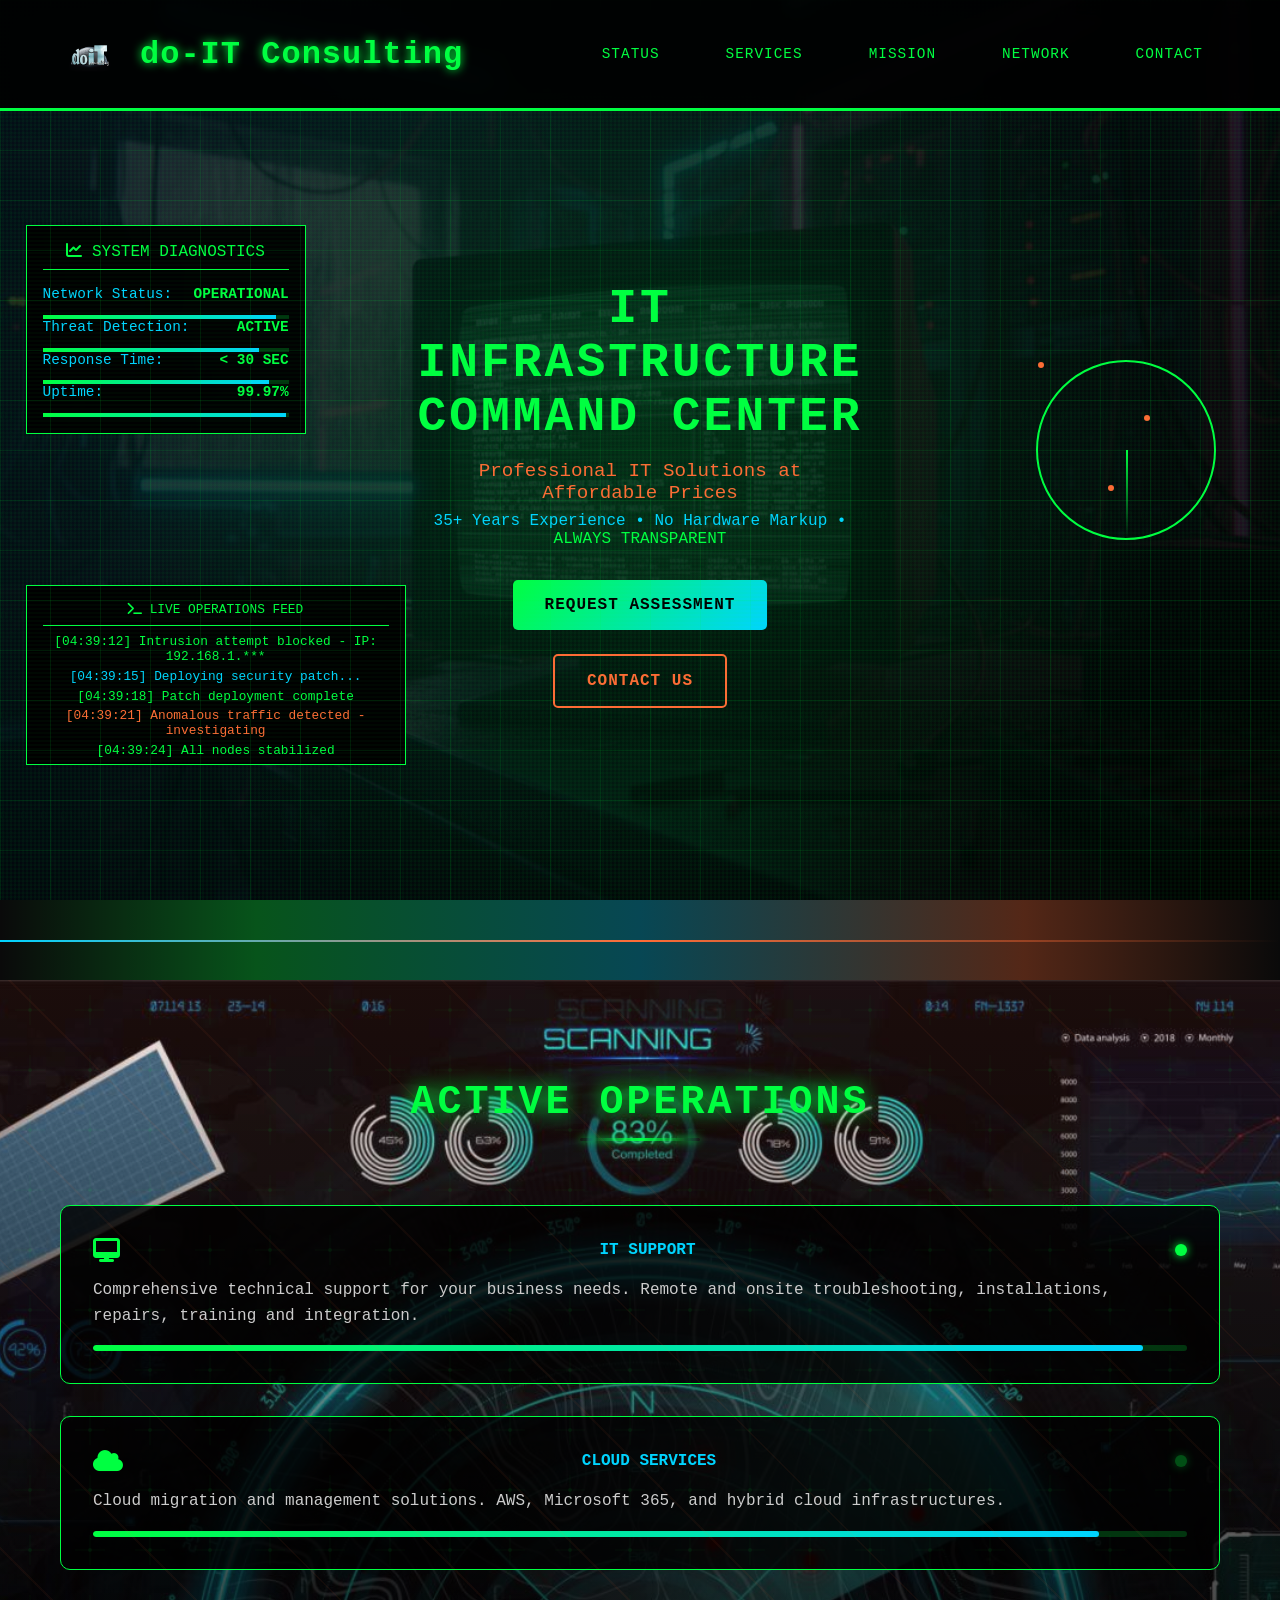
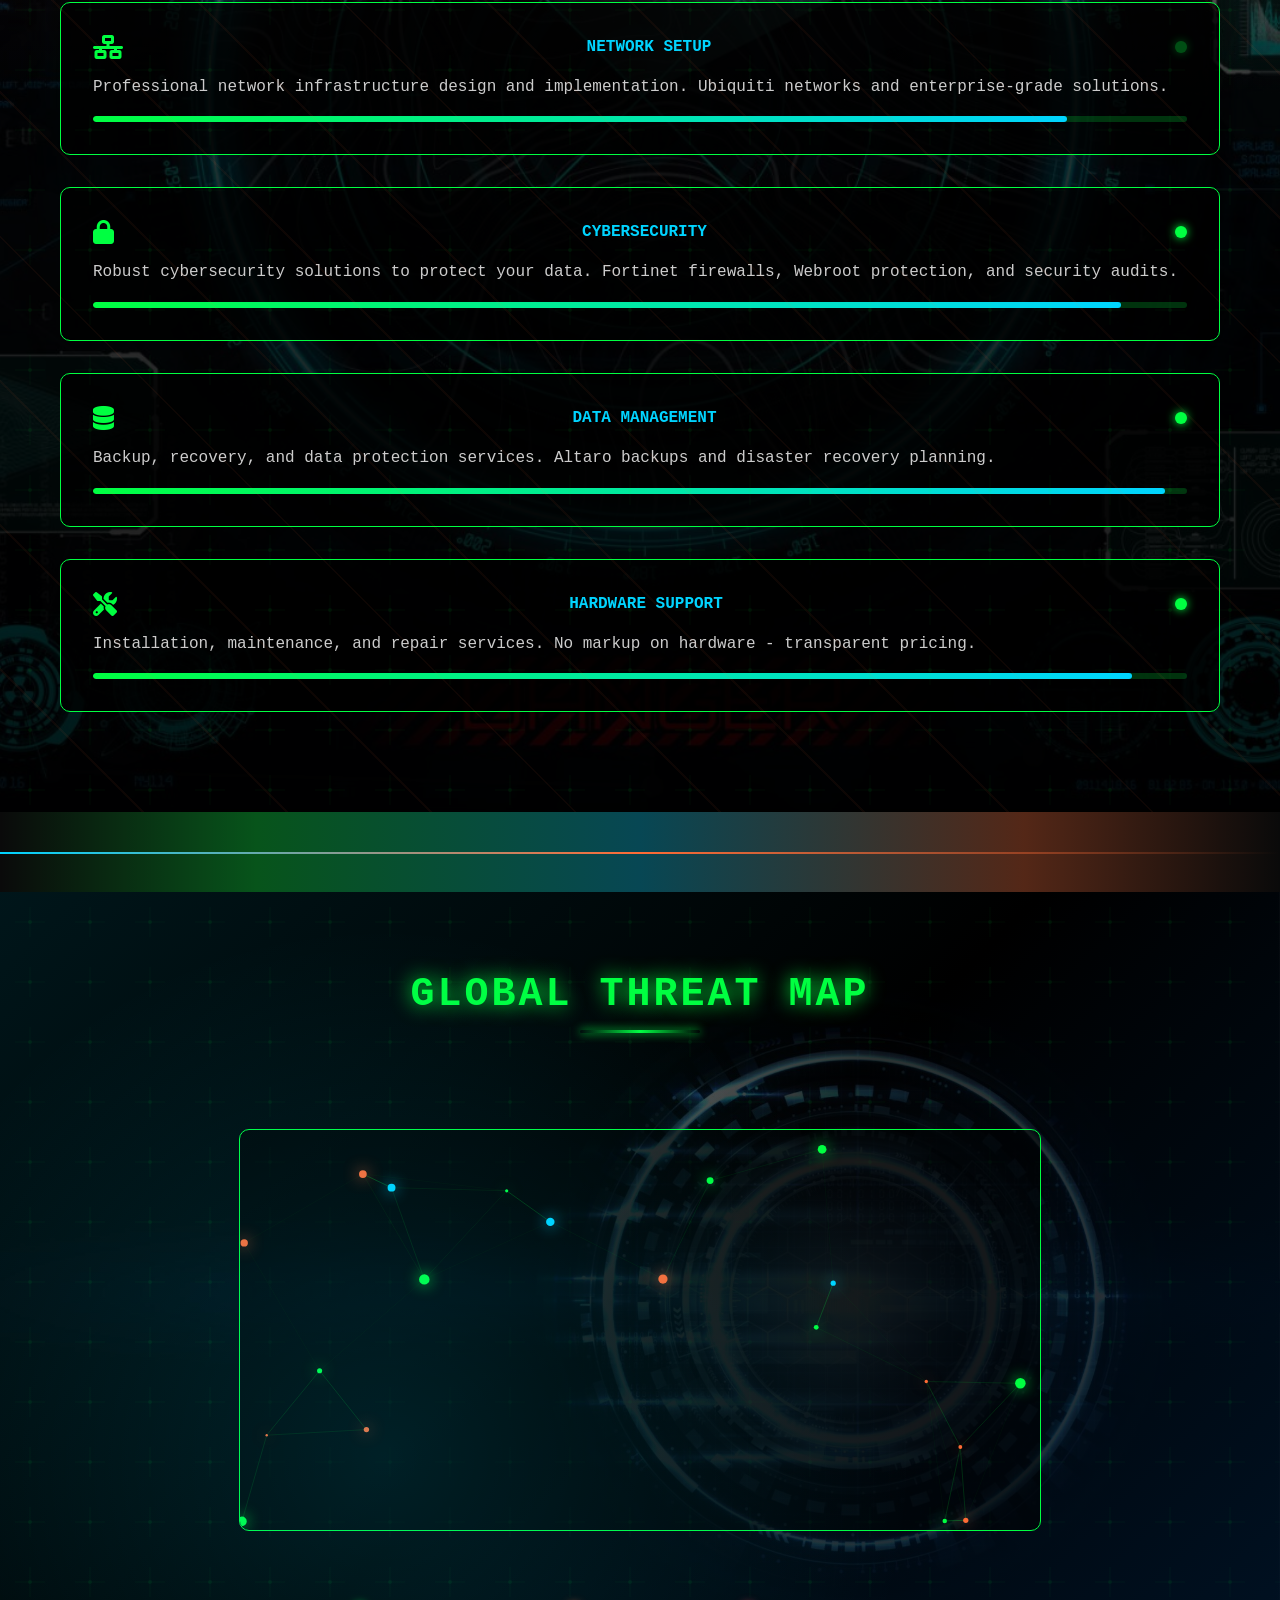
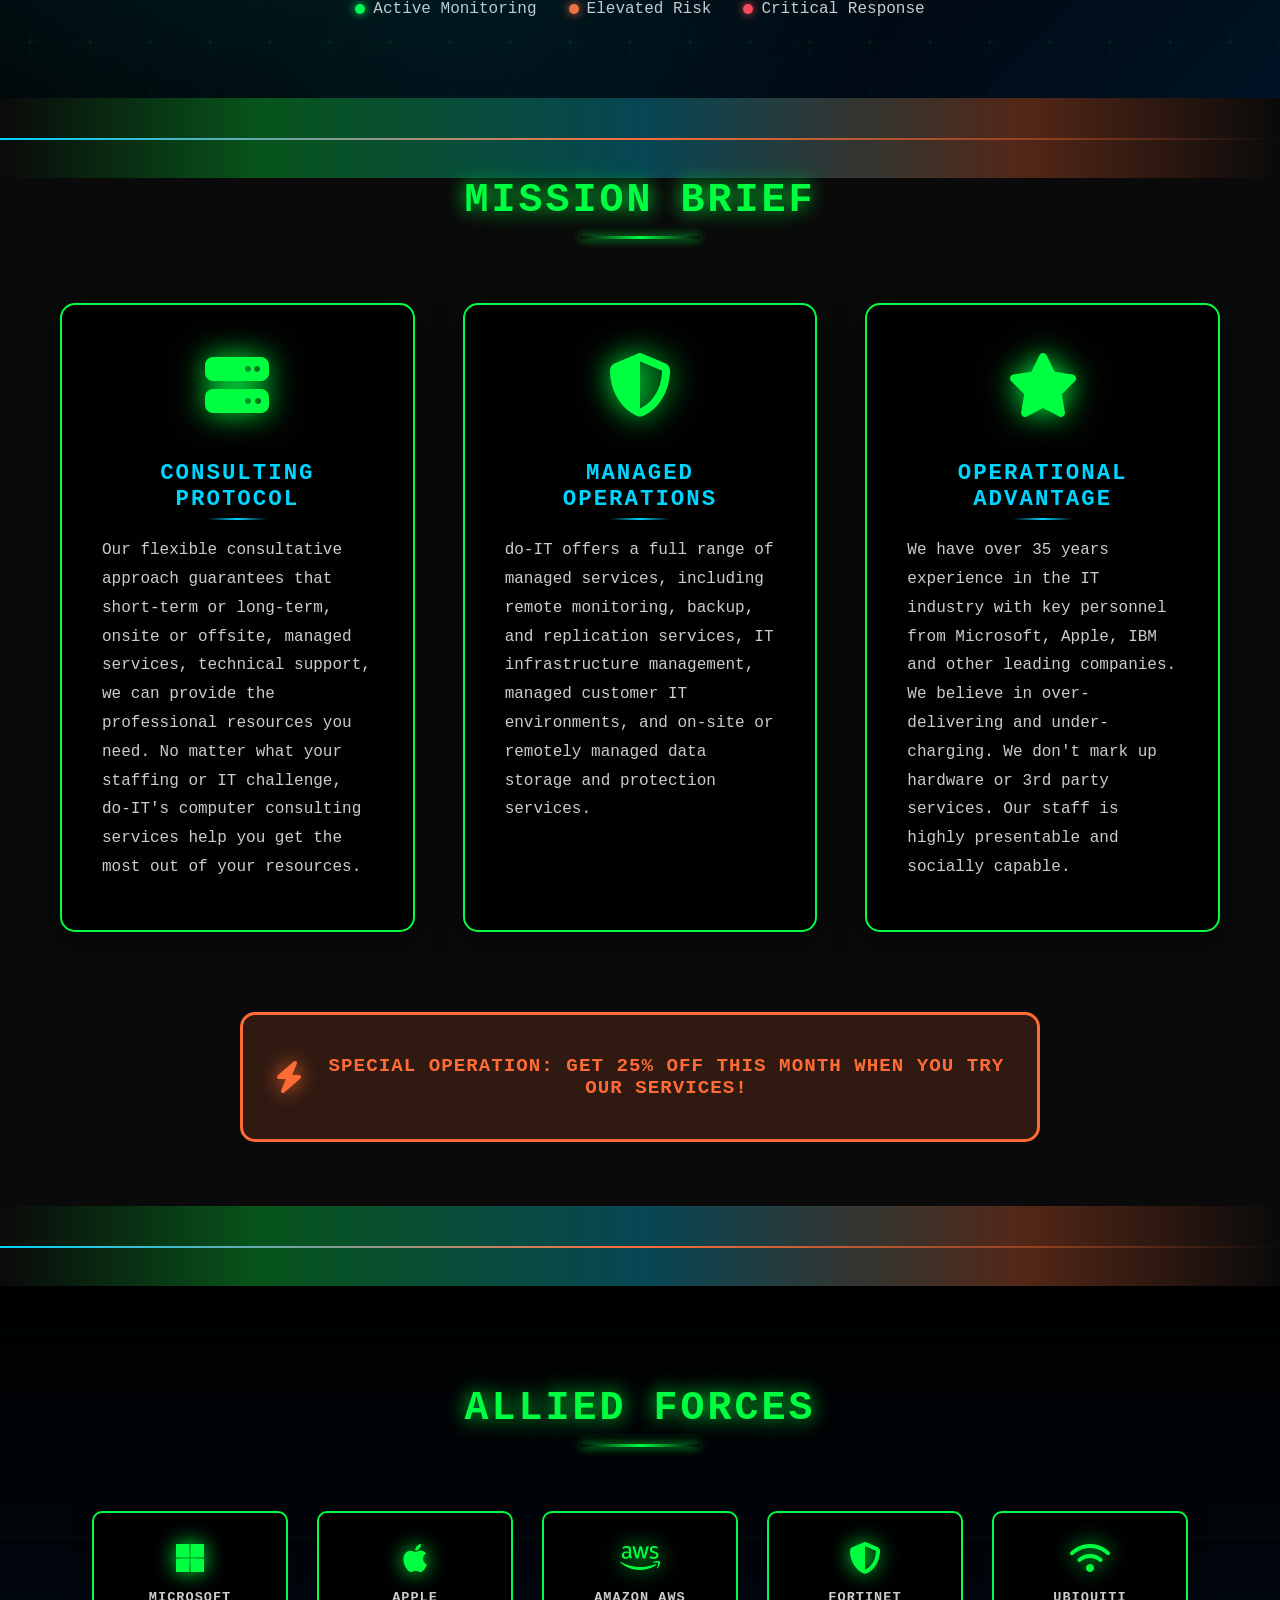
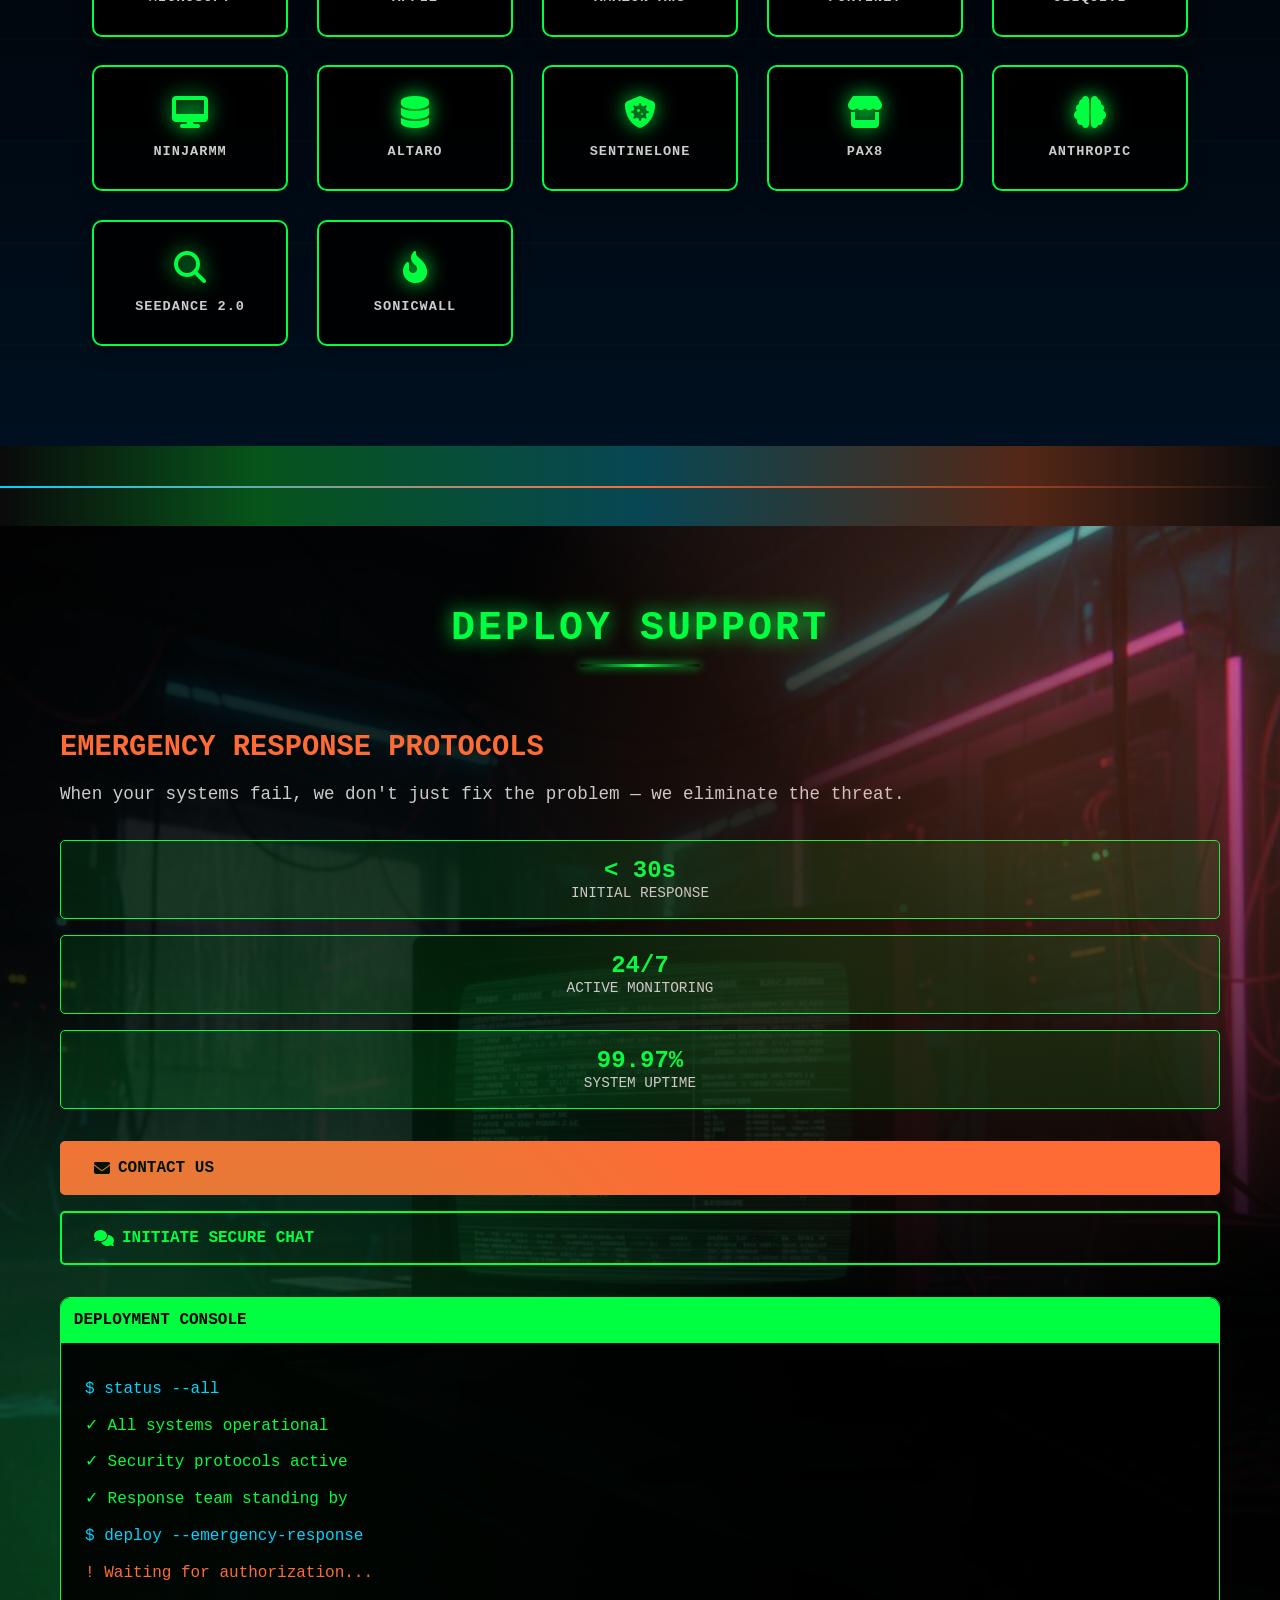
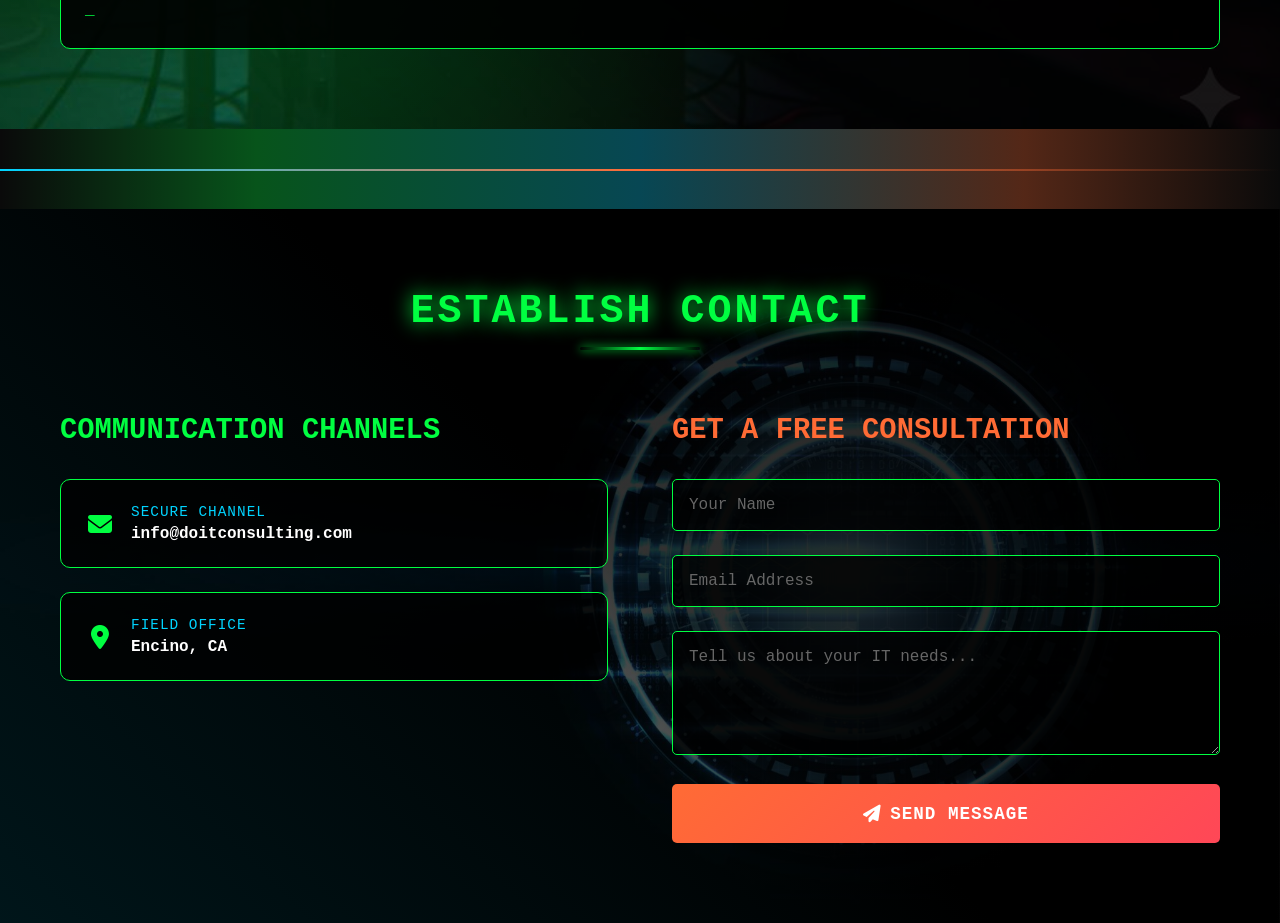
==== index.html @ 34bec70b "🚫 NO MORE PHONE CALLS: Completely removed all phone numbers, emergency hotline buttons, call options" ====
<!DOCTYPE html>
<html lang="en">
<head>
    <meta charset="UTF-8">
    <meta name="viewport" content="width=device-width, initial-scale=1.0">
    <title>DO-IT CONSULTING | Global Operations Command Center</title>
    <meta name="description" content="Advanced cybersecurity operations and threat response. 24/7 global system monitoring and rapid deployment.">
    
    <!-- Fonts -->
    <link href="https://fonts.googleapis.com/css2?family=Orbitron:wght@400;700;900&family=Courier+Prime:wght@400;700&display=swap" rel="stylesheet">
    
    <!-- Icons -->
    <link rel="stylesheet" href="https://cdnjs.cloudflare.com/ajax/libs/font-awesome/6.4.0/css/all.min.css">
    
    <!-- Favicon -->
    <link rel="icon" href="images/favicon.png" type="image/png">
    
    <!-- VFX Stylesheet -->
    <link rel="stylesheet" href="css/vfx-style.css">
</head>
<body>
    <!-- Command Bar Navigation -->
    <nav class="navbar">
        <div class="nav-container">
            <div class="nav-logo">
                <img src="images/logo.png" alt="do-IT Consulting" class="logo-img">
                <span class="logo-text">do-IT Consulting</span>
            </div>
            <ul class="nav-menu">
                <li><a href="#status" class="nav-link">STATUS</a></li>
                <li><a href="#operations" class="nav-link">SERVICES</a></li>
                <li><a href="#mission" class="nav-link">MISSION</a></li>
                <li><a href="#threats" class="nav-link">NETWORK</a></li>
                <li><a href="#contact" class="nav-link">CONTACT</a></li>
            </ul>
            <div class="nav-toggle">
                <div class="hamburger">
                    <span class="bar"></span>
                    <span class="bar"></span>
                    <span class="bar"></span>
                </div>
            </div>
        </div>
    </nav>

    <!-- Hero Section - Command Center -->
    <section class="hero" id="status">
        <div class="glitch-effect"></div>
        <div class="digital-rain"></div>
        <div class="hero-content">
            <h1 class="hero-title">IT INFRASTRUCTURE COMMAND CENTER</h1>
            <p class="hero-subtitle">Professional IT Solutions at Affordable Prices</p>
            <p class="hero-status">35+ Years Experience • No Hardware Markup • <span style="color: #00ff41;">ALWAYS TRANSPARENT</span></p>
            <div class="hero-cta">
                <a href="#contact" class="cta-btn-primary">REQUEST ASSESSMENT</a>
                <a href="#contact" class="cta-btn-secondary">CONTACT US</a>
            </div>
        </div>

        <!-- Live System Stats -->
        <div class="stats-panel">
            <div class="stats-header">
                <i class="fas fa-chart-line"></i> SYSTEM DIAGNOSTICS
            </div>
            <div class="stat-item">
                <span class="stat-label">Network Status:</span>
                <span class="stat-value">OPERATIONAL</span>
            </div>
            <div class="stat-bar">
                <div class="stat-fill" style="width: 95%;"></div>
            </div>
            
            <div class="stat-item">
                <span class="stat-label">Threat Detection:</span>
                <span class="stat-value">ACTIVE</span>
            </div>
            <div class="stat-bar">
                <div class="stat-fill" style="width: 88%;"></div>
            </div>
            
            <div class="stat-item">
                <span class="stat-label">Response Time:</span>
                <span class="stat-value">< 30 SEC</span>
            </div>
            <div class="stat-bar">
                <div class="stat-fill" style="width: 92%;"></div>
            </div>
            
            <div class="stat-item">
                <span class="stat-label">Uptime:</span>
                <span class="stat-value">99.97%</span>
            </div>
            <div class="stat-bar">
                <div class="stat-fill" style="width: 99%;"></div>
            </div>
        </div>

        <!-- Radar Scanner -->
        <div class="radar-container">
            <div class="radar-circle">
                <div class="radar-sweep"></div>
                <div class="radar-dot"></div>
                <div class="radar-dot"></div>
                <div class="radar-dot"></div>
            </div>
        </div>

        <!-- Live Terminal Feed -->
        <div class="terminal">
            <div class="terminal-header">
                <i class="fas fa-terminal"></i> Live Operations Feed
            </div>
            <div class="terminal-content" id="terminalContent">
                <div class="terminal-line success">[04:39:12] Intrusion attempt blocked - IP: 192.168.1.***</div>
                <div class="terminal-line info">[04:39:15] Deploying security patch...</div>
                <div class="terminal-line success">[04:39:18] Patch deployment complete</div>
                <div class="terminal-line warning">[04:39:21] Anomalous traffic detected - investigating</div>
                <div class="terminal-line success">[04:39:24] All nodes stabilized</div>
                <div class="terminal-line info">[04:39:27] Backup verification in progress...</div>
                <div class="terminal-line success">[04:39:30] System integrity: 100%</div>
            </div>
        </div>
    </section>

    <!-- Section Separator -->
    <div class="section-separator"></div>

    <!-- Operations Section -->
    <section class="operations-section" id="operations">
        <div class="circuit-overlay"></div>
        <div class="container">
            <h2 class="section-title">ACTIVE OPERATIONS</h2>
            
            <div class="operations-grid">
                <div class="operation-card">
                    <div class="card-header">
                        <i class="fas fa-desktop"></i>
                        <span>IT SUPPORT</span>
                        <div class="status-indicator active"></div>
                    </div>
                    <div class="card-content">
                        <p>Comprehensive technical support for your business needs. Remote and onsite troubleshooting, installations, repairs, training and integration.</p>
                        <div class="progress-bar">
                            <div class="progress-fill" style="width: 96%;"></div>
                        </div>
                    </div>
                </div>

                <div class="operation-card">
                    <div class="card-header">
                        <i class="fas fa-cloud"></i>
                        <span>CLOUD SERVICES</span>
                        <div class="status-indicator active"></div>
                    </div>
                    <div class="card-content">
                        <p>Cloud migration and management solutions. AWS, Microsoft 365, and hybrid cloud infrastructures.</p>
                        <div class="progress-bar">
                            <div class="progress-fill" style="width: 92%;"></div>
                        </div>
                    </div>
                </div>

                <div class="operation-card">
                    <div class="card-header">
                        <i class="fas fa-network-wired"></i>
                        <span>NETWORK SETUP</span>
                        <div class="status-indicator active"></div>
                    </div>
                    <div class="card-content">
                        <p>Professional network infrastructure design and implementation. Ubiquiti networks and enterprise-grade solutions.</p>
                        <div class="progress-bar">
                            <div class="progress-fill" style="width: 89%;"></div>
                        </div>
                    </div>
                </div>

                <div class="operation-card">
                    <div class="card-header">
                        <i class="fas fa-lock"></i>
                        <span>CYBERSECURITY</span>
                        <div class="status-indicator active"></div>
                    </div>
                    <div class="card-content">
                        <p>Robust cybersecurity solutions to protect your data. Fortinet firewalls, Webroot protection, and security audits.</p>
                        <div class="progress-bar">
                            <div class="progress-fill" style="width: 94%;"></div>
                        </div>
                    </div>
                </div>

                <div class="operation-card">
                    <div class="card-header">
                        <i class="fas fa-database"></i>
                        <span>DATA MANAGEMENT</span>
                        <div class="status-indicator active"></div>
                    </div>
                    <div class="card-content">
                        <p>Backup, recovery, and data protection services. Altaro backups and disaster recovery planning.</p>
                        <div class="progress-bar">
                            <div class="progress-fill" style="width: 98%;"></div>
                        </div>
                    </div>
                </div>

                <div class="operation-card">
                    <div class="card-header">
                        <i class="fas fa-tools"></i>
                        <span>HARDWARE SUPPORT</span>
                        <div class="status-indicator active"></div>
                    </div>
                    <div class="card-content">
                        <p>Installation, maintenance, and repair services. No markup on hardware - transparent pricing.</p>
                        <div class="progress-bar">
                            <div class="progress-fill" style="width: 95%;"></div>
                        </div>
                    </div>
                </div>
            </div>
        </div>
    </section>

    <!-- Section Separator -->
    <div class="section-separator"></div>

    <!-- Threat Map Section -->
    <section class="threat-map-section" id="threats">
        <div class="circuit-overlay"></div>
        <div class="container">
            <h2 class="section-title">GLOBAL THREAT MAP</h2>
            <div class="map-container">
                <canvas id="threatMap" width="800" height="400"></canvas>
                <div class="threat-legend">
                    <div class="legend-item">
                        <div class="legend-dot active"></div>
                        <span>Active Monitoring</span>
                    </div>
                    <div class="legend-item">
                        <div class="legend-dot warning"></div>
                        <span>Elevated Risk</span>
                    </div>
                    <div class="legend-item">
                        <div class="legend-dot critical"></div>
                        <span>Critical Response</span>
                    </div>
                </div>
            </div>
        </div>
    </section>

    <!-- Section Separator -->
    <div class="section-separator"></div>

    <!-- Mission Brief Section -->
    <section class="mission-section" id="mission">
        <div class="container">
            <h2 class="section-title">MISSION BRIEF</h2>
            
            <div class="mission-grid">
                <div class="mission-card">
                    <div class="card-icon">
                        <i class="fas fa-server"></i>
                    </div>
                    <h3>CONSULTING PROTOCOL</h3>
                    <p>Our flexible consultative approach guarantees that short-term or long-term, onsite or offsite, managed services, technical support, we can provide the professional resources you need. No matter what your staffing or IT challenge, do-IT's computer consulting services help you get the most out of your resources.</p>
                </div>

                <div class="mission-card">
                    <div class="card-icon">
                        <i class="fas fa-shield-alt"></i>
                    </div>
                    <h3>MANAGED OPERATIONS</h3>
                    <p>do-IT offers a full range of managed services, including remote monitoring, backup, and replication services, IT infrastructure management, managed customer IT environments, and on-site or remotely managed data storage and protection services.</p>
                </div>

                <div class="mission-card">
                    <div class="card-icon">
                        <i class="fas fa-star"></i>
                    </div>
                    <h3>OPERATIONAL ADVANTAGE</h3>
                    <p>We have over 35 years experience in the IT industry with key personnel from Microsoft, Apple, IBM and other leading companies. We believe in over-delivering and under-charging. We don't mark up hardware or 3rd party services. Our staff is highly presentable and socially capable.</p>
                </div>
            </div>

            <div class="promo-alert">
                <div class="alert-content">
                    <i class="fas fa-bolt"></i>
                    <span><strong>SPECIAL OPERATION:</strong> Get 25% off this month when you try our services!</span>
                </div>
            </div>
        </div>
    </section>

    <!-- Section Separator -->
    <div class="section-separator"></div>

    <!-- Allied Forces Section -->
    <section class="allies-section">
        <div class="container">
            <h2 class="section-title">ALLIED FORCES</h2>
            <div class="allies-grid">
                <div class="ally-badge">
                    <i class="fab fa-microsoft"></i>
                    <span>MICROSOFT</span>
                </div>
                <div class="ally-badge">
                    <i class="fab fa-apple"></i>
                    <span>APPLE</span>
                </div>
                <div class="ally-badge">
                    <i class="fab fa-aws"></i>
                    <span>AMAZON AWS</span>
                </div>
                <div class="ally-badge">
                    <i class="fas fa-shield-alt"></i>
                    <span>FORTINET</span>
                </div>
                <div class="ally-badge">
                    <i class="fas fa-wifi"></i>
                    <span>UBIQUITI</span>
                </div>
                <div class="ally-badge">
                    <i class="fas fa-desktop"></i>
                    <span>NINJARMM</span>
                </div>
                <div class="ally-badge">
                    <i class="fas fa-database"></i>
                    <span>ALTARO</span>
                </div>
                <div class="ally-badge">
                    <i class="fas fa-shield-virus"></i>
                    <span>SENTINELONE</span>
                </div>
                <div class="ally-badge">
                    <i class="fas fa-store"></i>
                    <span>PAX8</span>
                </div>
                <div class="ally-badge">
                    <i class="fas fa-brain"></i>
                    <span>ANTHROPIC</span>
                </div>
                <div class="ally-badge">
                    <i class="fas fa-search"></i>
                    <span>SEEDANCE 2.0</span>
                </div>
                <div class="ally-badge">
                    <i class="fas fa-fire-alt"></i>
                    <span>SONICWALL</span>
                </div>
            </div>
        </div>
    </section>

    <!-- Section Separator -->
    <div class="section-separator"></div>

    <!-- Deploy Support Section -->
    <section class="deploy-section" id="deploy">
        <div class="container">
            <h2 class="section-title">DEPLOY SUPPORT</h2>
            
            <div class="deploy-content">
                <div class="deploy-info">
                    <h3>EMERGENCY RESPONSE PROTOCOLS</h3>
                    <p>When your systems fail, we don't just fix the problem — we eliminate the threat.</p>
                    
                    <div class="response-metrics">
                        <div class="metric">
                            <span class="metric-value">&lt; 30s</span>
                            <span class="metric-label">Initial Response</span>
                        </div>
                        <div class="metric">
                            <span class="metric-value">24/7</span>
                            <span class="metric-label">Active Monitoring</span>
                        </div>
                        <div class="metric">
                            <span class="metric-value">99.97%</span>
                            <span class="metric-label">System Uptime</span>
                        </div>
                    </div>

                    <div class="contact-methods">
                        <a href="#contact" class="contact-btn primary">
                            <i class="fas fa-envelope"></i>
                            CONTACT US
                        </a>
                        <a href="#contact" class="contact-btn secondary" id="initiateChatBtn">
                            <i class="fas fa-comments"></i>
                            INITIATE SECURE CHAT
                        </a>
                    </div>
                </div>

                <div class="deploy-terminal">
                    <div class="terminal-window">
                        <div class="terminal-header">DEPLOYMENT CONSOLE</div>
                        <div class="terminal-body">
                            <div class="command-line">$ status --all</div>
                            <div class="output-line success">✓ All systems operational</div>
                            <div class="output-line success">✓ Security protocols active</div>
                            <div class="output-line success">✓ Response team standing by</div>
                            <div class="command-line">$ deploy --emergency-response</div>
                            <div class="output-line warning">! Waiting for authorization...</div>
                            <div class="cursor-blink">_</div>
                        </div>
                    </div>
                </div>
            </div>
        </div>
    </section>

    <!-- Section Separator -->
    <div class="section-separator"></div>

    <!-- Contact Protocols Section -->
    <section class="contact-section" id="contact">
        <div class="container">
            <h2 class="section-title">ESTABLISH CONTACT</h2>
            
            <div class="contact-grid">
                <div class="contact-info">
                    <h3>COMMUNICATION CHANNELS</h3>
                    <div class="contact-methods-list">
                        <div class="contact-method">
                            <i class="fas fa-envelope"></i>
                            <div class="method-details">
                                <span class="method-label">SECURE CHANNEL</span>
                                <a href="mailto:info@doitconsulting.com" class="method-value">info@doitconsulting.com</a>
                            </div>
                        </div>
                        <div class="contact-method">
                            <i class="fas fa-map-marker-alt"></i>
                            <div class="method-details">
                                <span class="method-label">FIELD OFFICE</span>
                                <span class="method-value">Encino, CA</span>
                            </div>
                        </div>
                    </div>
                </div>
                
                <div class="contact-form-container">
                    <h3>Get a Free Consultation</h3>
                    <form class="cyber-form" action="#" method="POST">
                        <div class="form-group">
                            <input type="text" name="name" placeholder="Your Name" required>
                        </div>
                        <div class="form-group">
                            <input type="email" name="email" placeholder="Email Address" required>
                        </div>
                        <div class="form-group">
                            <textarea name="message" placeholder="Tell us about your IT needs..." rows="5" required></textarea>
                        </div>
                        <button type="submit" class="submit-btn-cyber">
                            <i class="fas fa-paper-plane"></i>
                            Send Message
                        </button>
                    </form>
                </div>
            </div>
        </div>
    </section>



    <!-- VFX JavaScript -->
    <script src="js/vfx-script.js"></script>
</body>
</html>
---- css/vfx-style.css ----
/* VFX Tech Lab Style - Cyberpunk Command Center */

/* Reset and Base */
* {
    margin: 0;
    padding: 0;
    box-sizing: border-box;
}

body {
    background: #0a0a0a;
    color: #00ff41;
    font-family: 'Courier New', 'Monaco', 'Menlo', monospace;
    overflow-x: hidden;
    position: relative;
}

/* Scanlines overlay */
body::before {
    content: '';
    position: fixed;
    top: 0;
    left: 0;
    width: 100%;
    height: 100%;
    background: repeating-linear-gradient(
        0deg,
        transparent,
        transparent 2px,
        rgba(0, 255, 65, 0.03) 2px,
        rgba(0, 255, 65, 0.03) 4px
    );
    pointer-events: none;
    z-index: 1000;
}

/* Grid overlay */
body::after {
    content: '';
    position: fixed;
    top: 0;
    left: 0;
    width: 100%;
    height: 100%;
    background-image: 
        linear-gradient(rgba(0, 255, 65, 0.1) 1px, transparent 1px),
        linear-gradient(90deg, rgba(0, 255, 65, 0.1) 1px, transparent 1px);
    background-size: 50px 50px;
    pointer-events: none;
    z-index: 999;
    animation: gridPulse 3s ease-in-out infinite;
}

@keyframes gridPulse {
    0%, 100% { opacity: 0.3; }
    50% { opacity: 0.1; }
}

/* Navigation - Command Bar */
.navbar {
    background: rgba(0, 0, 0, 0.9);
    border-bottom: 3px solid #00ff41;
    padding: 1.5rem 0;
    position: fixed;
    width: 100%;
    top: 0;
    z-index: 2000;
    backdrop-filter: blur(10px);
    min-height: 90px;
}

.nav-container {
    max-width: 1200px;
    margin: 0 auto;
    display: flex;
    justify-content: space-between;
    align-items: center;
    padding: 0 20px;
}

.nav-logo {
    display: flex;
    align-items: center;
    gap: 20px;
}

.logo-img {
    height: 60px;
    width: auto;
    object-fit: contain;
    background: transparent;
    filter: none;
}

.logo-text {
    color: #00ff41;
    font-size: 2rem;
    font-weight: bold;
    text-shadow: 0 0 10px #00ff41;
    animation: textGlow 2s ease-in-out infinite alternate;
    letter-spacing: 1px;
}

@keyframes textGlow {
    from { text-shadow: 0 0 10px #00ff41; }
    to { text-shadow: 0 0 20px #00ff41, 0 0 30px #00ff41; }
}

.nav-menu {
    display: flex;
    list-style: none;
    gap: 2rem;
}

.nav-link {
    color: #00ff41;
    text-decoration: none;
    padding: 0.5rem 1rem;
    border: 1px solid transparent;
    transition: all 0.3s ease;
    text-transform: uppercase;
    font-size: 0.9rem;
    letter-spacing: 1px;
}

.nav-link:hover {
    border: 1px solid #00ff41;
    box-shadow: 0 0 15px rgba(0, 255, 65, 0.5);
    background: rgba(0, 255, 65, 0.1);
}

/* Mobile Navigation Toggle */
.nav-toggle {
    display: none;
    flex-direction: column;
    cursor: pointer;
}

.hamburger {
    display: flex;
    flex-direction: column;
    gap: 4px;
}

.bar {
    width: 25px;
    height: 3px;
    background: #00ff41;
    border-radius: 2px;
    transition: all 0.3s ease;
    box-shadow: 0 0 5px rgba(0, 255, 65, 0.5);
}

.hamburger.active .bar:nth-child(1) {
    transform: translateY(7px) rotate(45deg);
}

.hamburger.active .bar:nth-child(2) {
    opacity: 0;
}

.hamburger.active .bar:nth-child(3) {
    transform: translateY(-7px) rotate(-45deg);
}

/* Hero Section - Command Center */
.hero {
    height: 100vh;
    background: 
        linear-gradient(135deg, rgba(0,10,20,0.8) 0%, rgba(0,0,0,0.9) 100%),
        url('../images/bg-cyberpunk.jpg') center/cover;
    display: flex;
    flex-direction: column;
    justify-content: center;
    align-items: center;
    text-align: center;
    position: relative;
    overflow: hidden;
    padding-top: 90px;
}

.hero::before {
    content: '';
    position: absolute;
    top: 0;
    left: 0;
    right: 0;
    bottom: 0;
    background: radial-gradient(circle at center, rgba(0,255,65,0.1) 0%, transparent 70%);
    animation: backgroundPulse 4s ease-in-out infinite;
}

@keyframes backgroundPulse {
    0%, 100% { opacity: 0.3; }
    50% { opacity: 0.6; }
}

.hero-title {
    font-size: 3rem;
    color: #00ff41;
    margin-bottom: 1rem;
    text-transform: uppercase;
    letter-spacing: 3px;
    animation: titlePulse 2s ease-in-out infinite;
    position: relative;
    z-index: 100;
    padding: 0 450px;
    max-width: none;
}

@keyframes titlePulse {
    0%, 100% { 
        text-shadow: 0 0 20px #00ff41;
        transform: scale(1);
    }
    50% { 
        text-shadow: 0 0 40px #00ff41, 0 0 60px #00ff41;
        transform: scale(1.02);
    }
}

.hero-subtitle {
    font-size: 1.2rem;
    color: #ff6b35;
    margin-bottom: 0.5rem;
    animation: blink 1.5s infinite;
    position: relative;
    z-index: 100;
    padding: 0 450px;
}

@keyframes blink {
    0%, 50% { opacity: 1; }
    51%, 100% { opacity: 0.3; }
}

.hero-status {
    font-size: 1rem;
    color: #00d4ff;
    margin-bottom: 2rem;
    position: relative;
    z-index: 100;
    padding: 0 450px;
}

.hero-cta {
    display: flex;
    gap: 1.5rem;
    justify-content: center;
    flex-wrap: wrap;
    margin-top: 2rem;
    position: relative;
    z-index: 100;
    padding: 0 450px;
}

.cta-btn-primary {
    background: linear-gradient(135deg, #00ff41 0%, #00d4ff 100%);
    color: #000;
    padding: 1rem 2rem;
    text-decoration: none;
    border-radius: 5px;
    text-transform: uppercase;
    font-weight: bold;
    letter-spacing: 1px;
    transition: all 0.3s ease;
    display: flex;
    align-items: center;
    gap: 0.5rem;
}

.cta-btn-primary:hover {
    box-shadow: 0 0 25px rgba(0, 255, 65, 0.6);
    transform: translateY(-2px);
}

.cta-btn-secondary {
    background: transparent;
    color: #ff6b35;
    border: 2px solid #ff6b35;
    padding: 1rem 2rem;
    text-decoration: none;
    border-radius: 5px;
    text-transform: uppercase;
    font-weight: bold;
    letter-spacing: 1px;
    transition: all 0.3s ease;
    display: flex;
    align-items: center;
    gap: 0.5rem;
}

.cta-btn-secondary:hover {
    background: #ff6b35;
    color: #000;
    box-shadow: 0 0 25px rgba(255, 107, 53, 0.6);
    transform: translateY(-2px);
}

/* Radar Component */
.radar-container {
    position: absolute;
    top: 50%;
    right: 5%;
    transform: translateY(-50%);
    width: 180px;
    height: 180px;
    z-index: 50;
}

.radar-circle {
    width: 100%;
    height: 100%;
    border: 2px solid #00ff41;
    border-radius: 50%;
    position: relative;
    animation: radarPulse 3s ease-in-out infinite;
}

@keyframes radarPulse {
    0%, 100% { 
        box-shadow: 0 0 20px rgba(0, 255, 65, 0.5);
        transform: scale(1);
    }
    50% { 
        box-shadow: 0 0 40px rgba(0, 255, 65, 0.8);
        transform: scale(1.05);
    }
}

.radar-sweep {
    position: absolute;
    top: 50%;
    left: 50%;
    width: 2px;
    height: 50%;
    background: linear-gradient(to bottom, #00ff41, transparent);
    transform-origin: bottom;
    animation: radarSweep 2s linear infinite;
}

@keyframes radarSweep {
    from { transform: translate(-50%, 0) rotate(0deg); }
    to { transform: translate(-50%, 0) rotate(360deg); }
}

.radar-dot {
    position: absolute;
    width: 6px;
    height: 6px;
    background: #ff6b35;
    border-radius: 50%;
    animation: dotBlink 1s infinite;
}

.radar-dot:nth-child(3) { top: 30%; left: 60%; animation-delay: 0.2s; }
.radar-dot:nth-child(4) { top: 70%; left: 40%; animation-delay: 0.5s; }
.radar-dot:nth-child(5) { top: 50%; left: 80%; animation-delay: 0.8s; }

@keyframes dotBlink {
    0%, 50% { opacity: 1; }
    51%, 100% { opacity: 0; }
}

/* Terminal Component */
.terminal {
    position: absolute;
    bottom: 15%;
    left: 2%;
    width: 380px;
    height: 180px;
    background: rgba(0, 0, 0, 0.95);
    border: 1px solid #00ff41;
    padding: 1rem;
    font-family: 'Courier New', monospace;
    font-size: 0.8rem;
    overflow: hidden;
    z-index: 50;
    backdrop-filter: blur(5px);
}

.terminal-header {
    color: #00ff41;
    border-bottom: 1px solid #00ff41;
    padding-bottom: 0.5rem;
    margin-bottom: 0.5rem;
    text-transform: uppercase;
}

.terminal-content {
    height: 140px;
    overflow-y: auto;
    scrollbar-width: thin;
    scrollbar-color: #00ff41 transparent;
}

.terminal-line {
    margin-bottom: 0.3rem;
    animation: typewriter 0.5s ease-in-out;
}

.terminal-line.success { color: #00ff41; }
.terminal-line.warning { color: #ff6b35; }
.terminal-line.error { color: #ff4757; }
.terminal-line.info { color: #00d4ff; }

@keyframes typewriter {
    from { opacity: 0; transform: translateX(-10px); }
    to { opacity: 1; transform: translateX(0); }
}

/* System Stats Panel */
.stats-panel {
    position: absolute;
    top: 25%;
    left: 2%;
    width: 280px;
    background: rgba(0, 0, 0, 0.95);
    border: 1px solid #00ff41;
    padding: 1rem;
    z-index: 50;
    backdrop-filter: blur(5px);
}

.stats-header {
    color: #00ff41;
    text-transform: uppercase;
    border-bottom: 1px solid #00ff41;
    padding-bottom: 0.5rem;
    margin-bottom: 1rem;
}

.stat-item {
    display: flex;
    justify-content: space-between;
    margin-bottom: 0.8rem;
    font-size: 0.9rem;
}

.stat-label {
    color: #00d4ff;
}

.stat-value {
    color: #00ff41;
    font-weight: bold;
}

.stat-bar {
    width: 100%;
    height: 4px;
    background: rgba(0, 255, 65, 0.2);
    margin-top: 0.3rem;
    overflow: hidden;
}

.stat-fill {
    height: 100%;
    background: linear-gradient(90deg, #00ff41, #00d4ff);
    animation: statFill 3s ease-in-out infinite;
}

@keyframes statFill {
    0%, 100% { width: 75%; }
    50% { width: 90%; }
}

/* Section Separator */
.section-separator {
    height: 80px;
    background: linear-gradient(90deg, 
        transparent 0%, 
        rgba(0, 255, 65, 0.3) 20%, 
        rgba(0, 212, 255, 0.3) 50%, 
        rgba(255, 107, 53, 0.3) 80%, 
        transparent 100%);
    position: relative;
    overflow: hidden;
}

.section-separator::before {
    content: '';
    position: absolute;
    top: 50%;
    left: -100%;
    width: 200%;
    height: 2px;
    background: linear-gradient(90deg, transparent, #00ff41, #00d4ff, #ff6b35, transparent);
    animation: separatorSweep 4s ease-in-out infinite;
}

@keyframes separatorSweep {
    0% { left: -100%; }
    50% { left: 50%; }
    100% { left: 200%; }
}

/* Operations Section */
.operations-section {
    padding: 100px 0;
    background: 
        linear-gradient(180deg, rgba(255,107,53,0.1) 0%, rgba(0,0,0,0.8) 50%, rgba(0,0,0,0.9) 100%),
        url('../images/bg-danger.jpg') center/cover;
    position: relative;
}

.operations-section::before {
    content: '';
    position: absolute;
    top: 0;
    left: 0;
    right: 0;
    bottom: 0;
    background: repeating-linear-gradient(
        45deg,
        transparent,
        transparent 100px,
        rgba(255,107,53,0.05) 100px,
        rgba(255,107,53,0.05) 102px
    );
    animation: dangerSweep 8s linear infinite;
}

@keyframes dangerSweep {
    0% { transform: translateX(-100%); }
    100% { transform: translateX(100%); }
}

.container {
    max-width: 1200px;
    margin: 0 auto;
    padding: 0 20px;
}

.section-title {
    font-size: 2.5rem;
    color: #00ff41;
    text-align: center;
    margin-bottom: 4rem;
    text-transform: uppercase;
    letter-spacing: 3px;
    text-shadow: 0 0 20px #00ff41;
    position: relative;
    padding-bottom: 1rem;
}

.section-title::after {
    content: '';
    position: absolute;
    bottom: 0;
    left: 50%;
    transform: translateX(-50%);
    width: 120px;
    height: 3px;
    background: linear-gradient(90deg, transparent, #00ff41, transparent);
    border-radius: 2px;
    box-shadow: 0 0 10px #00ff41;
}

.operations-grid {
    display: grid;
    grid-template-columns: repeat(auto-fit, minmax(300px, 1fr));
    gap: 2rem;
    margin-top: 3rem;
}

.operation-card {
    background: rgba(0, 0, 0, 0.8);
    border: 1px solid #00ff41;
    padding: 2rem;
    border-radius: 10px;
    transition: all 0.3s ease;
}

.operation-card:hover {
    box-shadow: 0 0 30px rgba(0, 255, 65, 0.3);
    transform: translateY(-5px);
}

.card-header {
    display: flex;
    align-items: center;
    justify-content: space-between;
    margin-bottom: 1rem;
}

.card-header i {
    font-size: 1.5rem;
    color: #00ff41;
}

.card-header span {
    color: #00d4ff;
    font-weight: bold;
    text-transform: uppercase;
}

.status-indicator {
    width: 12px;
    height: 12px;
    border-radius: 50%;
    background: #00ff41;
    box-shadow: 0 0 10px #00ff41;
    animation: pulse 2s infinite;
}

.card-content p {
    color: #ccc;
    margin-bottom: 1rem;
    line-height: 1.6;
}

.progress-bar {
    width: 100%;
    height: 6px;
    background: rgba(0, 255, 65, 0.2);
    border-radius: 3px;
    overflow: hidden;
}

.progress-fill {
    height: 100%;
    background: linear-gradient(90deg, #00ff41, #00d4ff);
    border-radius: 3px;
    transition: width 0.3s ease;
}

/* Threat Map Section */
.threat-map-section {
    padding: 80px 0;
    background: 
        linear-gradient(135deg, rgba(0,212,255,0.1) 0%, rgba(0,0,0,0.8) 50%, rgba(0,20,40,0.9) 100%),
        url('../images/bg-hightech.jpg') center/cover;
    position: relative;
}

.threat-map-section::after {
    content: '';
    position: absolute;
    top: 0;
    left: 0;
    right: 0;
    bottom: 0;
    background: radial-gradient(circle at 30% 70%, rgba(0,212,255,0.15) 0%, transparent 50%);
    animation: threatScan 6s ease-in-out infinite;
}

@keyframes threatScan {
    0%, 100% { 
        transform: scale(1);
        opacity: 0.3;
    }
    50% { 
        transform: scale(1.2);
        opacity: 0.6;
    }
}

.map-container {
    position: relative;
    text-align: center;
}

#threatMap {
    border: 1px solid #00ff41;
    background: rgba(0, 0, 0, 0.5);
    border-radius: 10px;
    margin: 2rem 0;
}

.threat-legend {
    display: flex;
    justify-content: center;
    gap: 2rem;
    margin-top: 2rem;
}

.legend-item {
    display: flex;
    align-items: center;
    gap: 0.5rem;
    color: #ccc;
}

.legend-dot {
    width: 10px;
    height: 10px;
    border-radius: 50%;
    animation: pulse 2s infinite;
}

.legend-dot.active { background: #00ff41; box-shadow: 0 0 10px #00ff41; }
.legend-dot.warning { background: #ff6b35; box-shadow: 0 0 10px #ff6b35; }
.legend-dot.critical { background: #ff4757; box-shadow: 0 0 10px #ff4757; }

/* Deploy Section */
.deploy-section {
    padding: 80px 0;
    background: 
        linear-gradient(45deg, rgba(0,255,65,0.1) 0%, rgba(0,0,0,0.8) 30%, rgba(0,0,0,0.9) 70%, rgba(255,107,53,0.1) 100%),
        url('../images/bg-cyberpunk.jpg') center/cover;
    position: relative;
}

.deploy-section::before {
    content: '';
    position: absolute;
    top: 0;
    left: 0;
    right: 0;
    bottom: 0;
    background: 
        radial-gradient(circle at 20% 80%, rgba(0,255,65,0.2) 0%, transparent 40%),
        radial-gradient(circle at 80% 20%, rgba(255,107,53,0.2) 0%, transparent 40%);
    animation: deployPulse 5s ease-in-out infinite alternate;
}

@keyframes deployPulse {
    0% { opacity: 0.3; }
    100% { opacity: 0.7; }
}

.deploy-content {
    display: grid;
    grid-template-columns: 1fr 1fr;
    gap: 4rem;
    align-items: center;
}

.deploy-info h3 {
    color: #ff6b35;
    font-size: 1.8rem;
    margin-bottom: 1rem;
    text-transform: uppercase;
}

.deploy-info p {
    color: #ccc;
    font-size: 1.1rem;
    line-height: 1.6;
    margin-bottom: 2rem;
}

.response-metrics {
    display: grid;
    grid-template-columns: repeat(3, 1fr);
    gap: 1rem;
    margin: 2rem 0;
}

.metric {
    text-align: center;
    padding: 1rem;
    background: rgba(0, 255, 65, 0.1);
    border: 1px solid #00ff41;
    border-radius: 5px;
}

.metric-value {
    display: block;
    color: #00ff41;
    font-size: 1.5rem;
    font-weight: bold;
}

.metric-label {
    color: #ccc;
    font-size: 0.9rem;
    text-transform: uppercase;
}

.contact-methods {
    display: flex;
    gap: 1rem;
    margin-top: 2rem;
}

.contact-btn {
    padding: 1rem 2rem;
    text-decoration: none;
    text-transform: uppercase;
    font-weight: bold;
    border-radius: 5px;
    display: flex;
    align-items: center;
    gap: 0.5rem;
    transition: all 0.3s ease;
}

.contact-btn.primary {
    background: #ff6b35;
    color: #000;
    border: 2px solid #ff6b35;
}

.contact-btn.primary:hover {
    background: transparent;
    color: #ff6b35;
    box-shadow: 0 0 20px #ff6b35;
}

.contact-btn.secondary {
    background: transparent;
    color: #00ff41;
    border: 2px solid #00ff41;
}

.contact-btn.secondary:hover {
    background: #00ff41;
    color: #000;
    box-shadow: 0 0 20px #00ff41;
}

.deploy-terminal {
    position: relative;
}

.terminal-window {
    background: rgba(0, 0, 0, 0.9);
    border: 1px solid #00ff41;
    border-radius: 10px;
    overflow: hidden;
}

.terminal-window .terminal-header {
    background: #00ff41;
    color: #000;
    padding: 0.8rem;
    font-weight: bold;
    text-transform: uppercase;
}

.terminal-body {
    padding: 1.5rem;
    font-family: 'Courier New', monospace;
    line-height: 1.8;
}

.command-line {
    color: #00d4ff;
    margin-bottom: 0.5rem;
}

.output-line {
    margin-bottom: 0.5rem;
}

.output-line.success {
    color: #00ff41;
}

.output-line.warning {
    color: #ff6b35;
}

.cursor-blink {
    color: #00ff41;
    animation: blink 1s infinite;
}

/* Background Enhancement Effects */
.glitch-effect {
    position: absolute;
    top: 0;
    left: 0;
    right: 0;
    bottom: 0;
    background: 
        repeating-linear-gradient(
            90deg,
            transparent,
            transparent 2px,
            rgba(0,255,65,0.03) 2px,
            rgba(0,255,65,0.03) 4px
        );
    animation: glitchMove 0.5s linear infinite;
    pointer-events: none;
}

@keyframes glitchMove {
    0% { transform: translateX(0); }
    100% { transform: translateX(100px); }
}

/* Digital Rain Effect */
.digital-rain {
    position: absolute;
    top: 0;
    left: 0;
    right: 0;
    bottom: 0;
    background: url('data:image/svg+xml,<svg xmlns="http://www.w3.org/2000/svg" width="20" height="100"><text y="20" font-family="monospace" font-size="12" fill="%2300ff4130">01</text><text y="40" font-family="monospace" font-size="12" fill="%2300ff4120">10</text><text y="60" font-family="monospace" font-size="12" fill="%2300ff4110">11</text></svg>') repeat;
    animation: rainFall 3s linear infinite;
    pointer-events: none;
    opacity: 0.1;
}

@keyframes rainFall {
    0% { transform: translateY(-100px); }
    100% { transform: translateY(100px); }
}

/* Circuit Board Pattern */
.circuit-overlay {
    position: absolute;
    top: 0;
    left: 0;
    right: 0;
    bottom: 0;
    background: url('data:image/svg+xml,<svg xmlns="http://www.w3.org/2000/svg" width="60" height="60"><circle cx="30" cy="30" r="2" fill="%2300ff4150"/><path d="M15,30 L45,30 M30,15 L30,45" stroke="%2300ff4130" stroke-width="1"/></svg>') repeat;
    animation: circuitFlow 4s ease-in-out infinite;
    pointer-events: none;
    opacity: 0.2;
}

@keyframes circuitFlow {
    0%, 100% { 
        filter: brightness(1) hue-rotate(0deg);
    }
    50% { 
        filter: brightness(1.5) hue-rotate(90deg);
    }
}



/* Responsive */
@media (max-width: 768px) {
    .hero-title { 
        font-size: 2rem; 
        padding: 0 20px;
    }
    .hero-subtitle {
        padding: 0 20px;
    }
    .hero-status {
        padding: 0 20px;
    }
    .hero-cta {
        padding: 0 20px;
    }
    .radar-container { display: none; }
    .terminal { display: none; }
    .stats-panel { display: none; }
    .logo-img {
        height: 45px;
    }
    .logo-text {
        font-size: 1.6rem;
    }
    .navbar {
        padding: 1rem 0;
        min-height: 70px;
    }
    .nav-logo {
        gap: 15px;
    }
    
    /* Show hamburger menu on mobile */
    .nav-toggle {
        display: flex;
    }
    
    /* Hide/show navigation menu on mobile */
    .nav-menu {
        position: fixed;
        left: -100%;
        top: 70px;
        flex-direction: column;
        background: rgba(0, 0, 0, 0.95);
        width: 100%;
        text-align: center;
        transition: 0.3s;
        box-shadow: 0 10px 27px rgba(0, 255, 65, 0.2);
        z-index: 1999;
        padding: 2rem 0;
        backdrop-filter: blur(10px);
        border-top: 2px solid #00ff41;
    }
    
    .nav-menu.active {
        left: 0;
    }
    
    .nav-link {
        margin: 0.5rem 0;
        font-size: 1.1rem;
        display: block;
        padding: 1rem 2rem;
    }
}

@media (max-width: 1024px) {
    .hero-title { 
        padding: 0 320px;
    }
    .hero-subtitle {
        padding: 0 320px;
    }
    .hero-status {
        padding: 0 320px;
    }
    .hero-cta {
        padding: 0 320px;
    }
    .stats-panel { 
        width: 250px; 
        left: 1%;
    }
    .terminal { 
        width: 300px; 
        left: 1%;
    }
    .radar-container {
        width: 150px;
        height: 150px;
        right: 2%;
    }
    .logo-img {
        height: 50px;
    }
    .logo-text {
        font-size: 1.8rem;
    }
    .navbar {
        padding: 1.2rem 0;
        min-height: 80px;
    }
}
    
    .deploy-content {
        grid-template-columns: 1fr;
        gap: 2rem;
    }
    
    .response-metrics {
        grid-template-columns: 1fr;
    }
    
    .contact-methods {
        flex-direction: column;
    }
    
    .operations-grid {
        grid-template-columns: 1fr;
    }
}

/* Mission Brief Section */
.mission-section {
    padding: 100px 0;
    background: 
        linear-gradient(135deg, rgba(0,255,65,0.1) 0%, rgba(0,0,0,0.8) 50%, rgba(0,0,0,0.9) 100%),
        url('../images/bg-cyberpunk.jpg') center/cover;
    position: relative;
}

.mission-grid {
    display: grid;
    grid-template-columns: repeat(auto-fit, minmax(350px, 1fr));
    gap: 3rem;
    margin: 4rem 0;
    max-width: 1200px;
    margin-left: auto;
    margin-right: auto;
}

.mission-card {
    background: rgba(0, 0, 0, 0.9);
    border: 2px solid #00ff41;
    padding: 3rem 2.5rem;
    border-radius: 15px;
    position: relative;
    transition: all 0.4s ease;
    text-align: center;
    box-shadow: 0 10px 30px rgba(0, 0, 0, 0.5);
    backdrop-filter: blur(10px);
}

.mission-card::before {
    content: '';
    position: absolute;
    top: -2px;
    left: -2px;
    right: -2px;
    bottom: -2px;
    background: linear-gradient(45deg, #00ff41, #00d4ff, #ff6b35, #00ff41);
    border-radius: 15px;
    z-index: -1;
    opacity: 0;
    transition: opacity 0.4s ease;
}

.mission-card:hover::before {
    opacity: 1;
    animation: borderGlow 1.5s ease-in-out infinite;
}

@keyframes borderGlow {
    0%, 100% { 
        background: linear-gradient(45deg, #00ff41, #00d4ff, #ff6b35, #00ff41);
        transform: scale(1);
    }
    50% { 
        background: linear-gradient(45deg, #ff6b35, #00ff41, #00d4ff, #ff6b35);
        transform: scale(1.02);
    }
}

.mission-card:hover {
    box-shadow: 0 20px 60px rgba(0, 255, 65, 0.2);
    transform: translateY(-10px);
    border-color: #00d4ff;
}

.card-icon {
    font-size: 4rem;
    color: #00ff41;
    margin-bottom: 2rem;
    text-shadow: 0 0 30px #00ff41;
    animation: iconPulse 3s ease-in-out infinite;
}

@keyframes iconPulse {
    0%, 100% { 
        transform: scale(1);
        filter: brightness(1);
    }
    50% { 
        transform: scale(1.05);
        filter: brightness(1.3);
    }
}

.mission-card h3 {
    color: #00d4ff;
    font-size: 1.4rem;
    margin-bottom: 1.5rem;
    text-transform: uppercase;
    letter-spacing: 2px;
    position: relative;
}

.mission-card h3::after {
    content: '';
    position: absolute;
    bottom: -8px;
    left: 50%;
    transform: translateX(-50%);
    width: 60px;
    height: 2px;
    background: linear-gradient(90deg, transparent, #00d4ff, transparent);
}

.mission-card p {
    color: #ccc;
    line-height: 1.8;
    font-size: 1rem;
    text-align: left;
}

.promo-alert {
    background: rgba(255, 107, 53, 0.15);
    border: 3px solid #ff6b35;
    border-radius: 15px;
    padding: 2.5rem 2rem;
    text-align: center;
    animation: alertPulse 2s ease-in-out infinite;
    margin: 5rem auto 4rem auto;
    max-width: 800px;
    position: relative;
    overflow: hidden;
}

.promo-alert::before {
    content: '';
    position: absolute;
    top: 0;
    left: -100%;
    width: 100%;
    height: 100%;
    background: linear-gradient(90deg, transparent, rgba(255, 107, 53, 0.3), transparent);
    animation: alertSweep 3s ease-in-out infinite;
}

@keyframes alertSweep {
    0% { left: -100%; }
    50% { left: 100%; }
    100% { left: -100%; }
}

.alert-content {
    display: flex;
    align-items: center;
    justify-content: center;
    gap: 1.5rem;
    color: #ff6b35;
    font-size: 1.2rem;
    font-weight: bold;
    text-transform: uppercase;
    letter-spacing: 1px;
    position: relative;
    z-index: 1;
}

.alert-content i {
    font-size: 2rem;
    animation: bolt 1.5s ease-in-out infinite;
    filter: drop-shadow(0 0 10px #ff6b35);
}

@keyframes alertPulse {
    0%, 100% { 
        box-shadow: 0 0 30px rgba(255, 107, 53, 0.4);
        border-color: #ff6b35;
    }
    50% { 
        box-shadow: 0 0 60px rgba(255, 107, 53, 0.8);
        border-color: #ff4757;
    }
}

@keyframes bolt {
    0%, 100% { 
        transform: scale(1) rotate(0deg);
    }
    50% { 
        transform: scale(1.3) rotate(15deg);
    }
}

/* Allied Forces Section */
.allies-section {
    padding: 100px 0;
    background: 
        linear-gradient(180deg, rgba(0,0,0,0.9) 0%, rgba(0,20,40,0.8) 100%),
        #000;
    position: relative;
}

.allies-section::before {
    content: '';
    position: absolute;
    top: 0;
    left: 0;
    right: 0;
    bottom: 0;
    background: repeating-linear-gradient(
        0deg,
        transparent,
        transparent 100px,
        rgba(0, 255, 65, 0.02) 100px,
        rgba(0, 255, 65, 0.02) 102px
    );
    animation: allyScroll 10s linear infinite;
}

@keyframes allyScroll {
    0% { transform: translateY(0); }
    100% { transform: translateY(100px); }
}

.allies-grid {
    display: grid;
    grid-template-columns: repeat(5, 1fr);
    gap: 1.8rem;
    margin: 4rem auto 0 auto;
    max-width: 1200px;
    padding: 0 2rem;
}

.ally-badge {
    background: rgba(0, 0, 0, 0.9);
    border: 2px solid #00ff41;
    padding: 1.8rem 1rem;
    border-radius: 10px;
    text-align: center;
    transition: all 0.4s ease;
    display: flex;
    flex-direction: column;
    align-items: center;
    gap: 1rem;
    position: relative;
    backdrop-filter: blur(5px);
    box-shadow: 0 5px 20px rgba(0, 0, 0, 0.3);
}

.ally-badge::before {
    content: '';
    position: absolute;
    top: 5px;
    left: 5px;
    right: 5px;
    bottom: 5px;
    background: linear-gradient(45deg, 
        rgba(0, 255, 65, 0.1), 
        rgba(0, 212, 255, 0.1), 
        rgba(0, 255, 65, 0.1));
    border-radius: 8px;
    opacity: 0;
    transition: opacity 0.4s ease;
}

.ally-badge:hover::before {
    opacity: 1;
}

.ally-badge:hover {
    border-color: #00d4ff;
    box-shadow: 0 15px 40px rgba(0, 255, 65, 0.4);
    transform: translateY(-8px) scale(1.05);
}

.ally-badge i {
    font-size: 2rem;
    color: #00ff41;
    transition: all 0.4s ease;
    filter: drop-shadow(0 0 10px #00ff41);
}

.ally-badge:hover i {
    color: #00d4ff;
    filter: drop-shadow(0 0 15px #00d4ff);
    transform: scale(1.1);
}

.ally-badge span {
    color: #ccc;
    font-weight: bold;
    font-size: 0.85rem;
    text-transform: uppercase;
    letter-spacing: 1px;
    transition: color 0.4s ease;
    line-height: 1.2;
}

.ally-badge:hover span {
    color: #fff;
}

/* Contact Protocols Section */
.contact-section {
    padding: 80px 0;
    background: 
        linear-gradient(45deg, rgba(0,212,255,0.1) 0%, rgba(0,0,0,0.8) 50%, rgba(0,0,0,0.9) 100%),
        url('../images/bg-hightech.jpg') center/cover;
    position: relative;
    scroll-margin-top: 100px;
}

/* Secure Connection Animation */
.secure-connection-active {
    animation: secureConnection 2s ease-out;
}

@keyframes secureConnection {
    0% {
        box-shadow: inset 0 0 0 3px transparent;
        filter: brightness(1);
    }
    25% {
        box-shadow: inset 0 0 0 3px rgba(0, 255, 65, 0.5);
        filter: brightness(1.1);
    }
    50% {
        box-shadow: inset 0 0 0 3px rgba(0, 255, 65, 1);
        filter: brightness(1.2);
    }
    100% {
        box-shadow: inset 0 0 0 3px transparent;
        filter: brightness(1);
    }
}

.contact-grid {
    display: grid;
    grid-template-columns: 1fr 1fr;
    gap: 4rem;
    align-items: start;
}

.contact-info h3 {
    color: #00ff41;
    font-size: 1.8rem;
    margin-bottom: 2rem;
    text-transform: uppercase;
}

.contact-methods-list {
    display: flex;
    flex-direction: column;
    gap: 1.5rem;
}

.contact-method {
    display: flex;
    align-items: center;
    gap: 1rem;
    background: rgba(0, 0, 0, 0.8);
    border: 1px solid #00ff41;
    padding: 1.5rem;
    border-radius: 10px;
    transition: all 0.3s ease;
}

.contact-method:hover {
    box-shadow: 0 0 25px rgba(0, 255, 65, 0.3);
    border-color: #00d4ff;
}

.contact-method i {
    font-size: 1.5rem;
    color: #00ff41;
    width: 30px;
    text-align: center;
}

.method-details {
    display: flex;
    flex-direction: column;
    gap: 0.3rem;
}

.method-label {
    color: #00d4ff;
    font-size: 0.9rem;
    text-transform: uppercase;
    letter-spacing: 1px;
}

.method-value {
    color: #fff;
    text-decoration: none;
    font-weight: bold;
    transition: color 0.3s ease;
}

.method-value:hover {
    color: #00ff41;
}

.contact-form-container h3 {
    color: #ff6b35;
    font-size: 1.8rem;
    margin-bottom: 2rem;
    text-transform: uppercase;
}

.cyber-form {
    display: flex;
    flex-direction: column;
    gap: 1.5rem;
}

.form-group {
    position: relative;
}

.cyber-form input,
.cyber-form textarea {
    width: 100%;
    padding: 1rem;
    background: rgba(0, 0, 0, 0.8);
    border: 1px solid #00ff41;
    border-radius: 5px;
    color: #fff;
    font-family: 'Courier New', monospace;
    font-size: 1rem;
    transition: all 0.3s ease;
}

.cyber-form input::placeholder,
.cyber-form textarea::placeholder {
    color: #666;
}

.cyber-form input:focus,
.cyber-form textarea:focus {
    outline: none;
    border-color: #00d4ff;
    box-shadow: 0 0 15px rgba(0, 255, 65, 0.3);
}

.submit-btn-cyber {
    background: linear-gradient(135deg, #ff6b35 0%, #ff4757 100%);
    color: #fff;
    border: none;
    padding: 1.2rem 2rem;
    border-radius: 5px;
    font-family: 'Courier New', monospace;
    font-size: 1.1rem;
    font-weight: bold;
    text-transform: uppercase;
    letter-spacing: 1px;
    cursor: pointer;
    transition: all 0.3s ease;
    display: flex;
    align-items: center;
    justify-content: center;
    gap: 0.5rem;
}

.submit-btn-cyber:hover {
    background: linear-gradient(135deg, #ff4757 0%, #ff3742 100%);
    box-shadow: 0 0 25px rgba(255, 107, 53, 0.5);
    transform: translateY(-2px);
}

/* Additional Responsive */
@media (max-width: 768px) {
    .contact-grid {
        grid-template-columns: 1fr;
        gap: 2rem;
    }
    
    .mission-grid {
        grid-template-columns: 1fr;
    }
    
    .allies-grid {
        grid-template-columns: repeat(3, 1fr);
        gap: 1.2rem;
        margin: 2rem auto 0 auto;
        padding: 0 1rem;
    }
    
    .ally-badge {
        padding: 1.5rem 0.8rem;
    }
    
    .ally-badge i {
        font-size: 1.8rem;
    }
    
    .ally-badge span {
        font-size: 0.8rem;
    }
    
    .mission-grid {
        grid-template-columns: 1fr;
        gap: 2rem;
        margin: 2rem 0;
    }
    
    .mission-card {
        padding: 2rem 1.5rem;
    }
    
    .promo-alert {
        margin: 3rem auto;
        padding: 2rem 1rem;
    }
    
    .section-title {
        font-size: 2rem;
        margin-bottom: 2rem;
    }
    
    .mission-section {
        padding: 60px 0;
    }
    
    .allies-section {
        padding: 60px 0;
    }
}

@media (max-width: 1024px) {
    .allies-grid {
        grid-template-columns: repeat(4, 1fr);
        gap: 1.5rem;
    }
    
    .ally-badge {
        padding: 1.6rem 1rem;
    }
}

@media (max-width: 480px) {
    .allies-grid {
        grid-template-columns: repeat(2, 1fr);
        gap: 1rem;
        margin: 1.5rem auto 0 auto;
        padding: 0 0.5rem;
    }
    
    .ally-badge {
        padding: 1.2rem 0.5rem;
    }
    
    .ally-badge i {
        font-size: 1.5rem;
    }
    
    .ally-badge span {
        font-size: 0.75rem;
        letter-spacing: 0.5px;
    }
    
    .hero-cta {
        flex-direction: column;
        align-items: center;
    }
    
    .cta-btn-primary,
    .cta-btn-secondary {
        width: 250px;
        justify-content: center;
    }
}
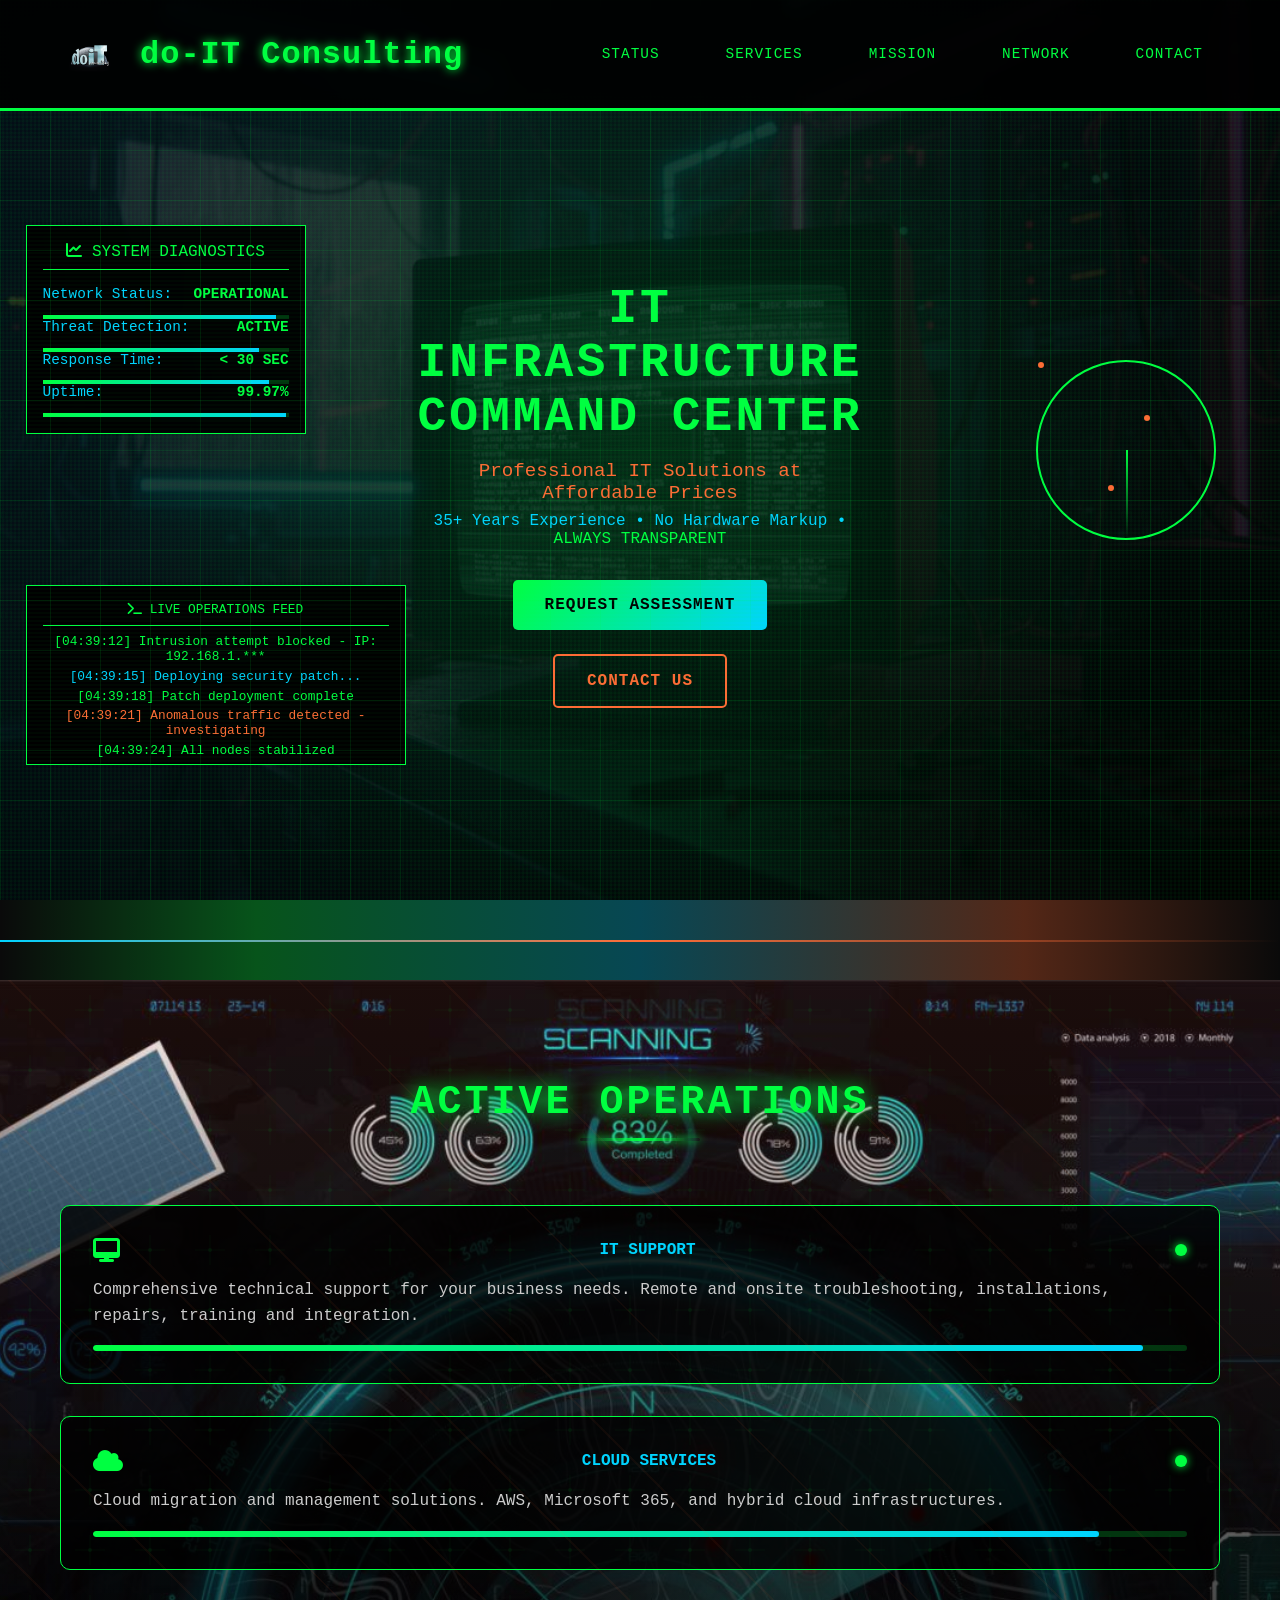
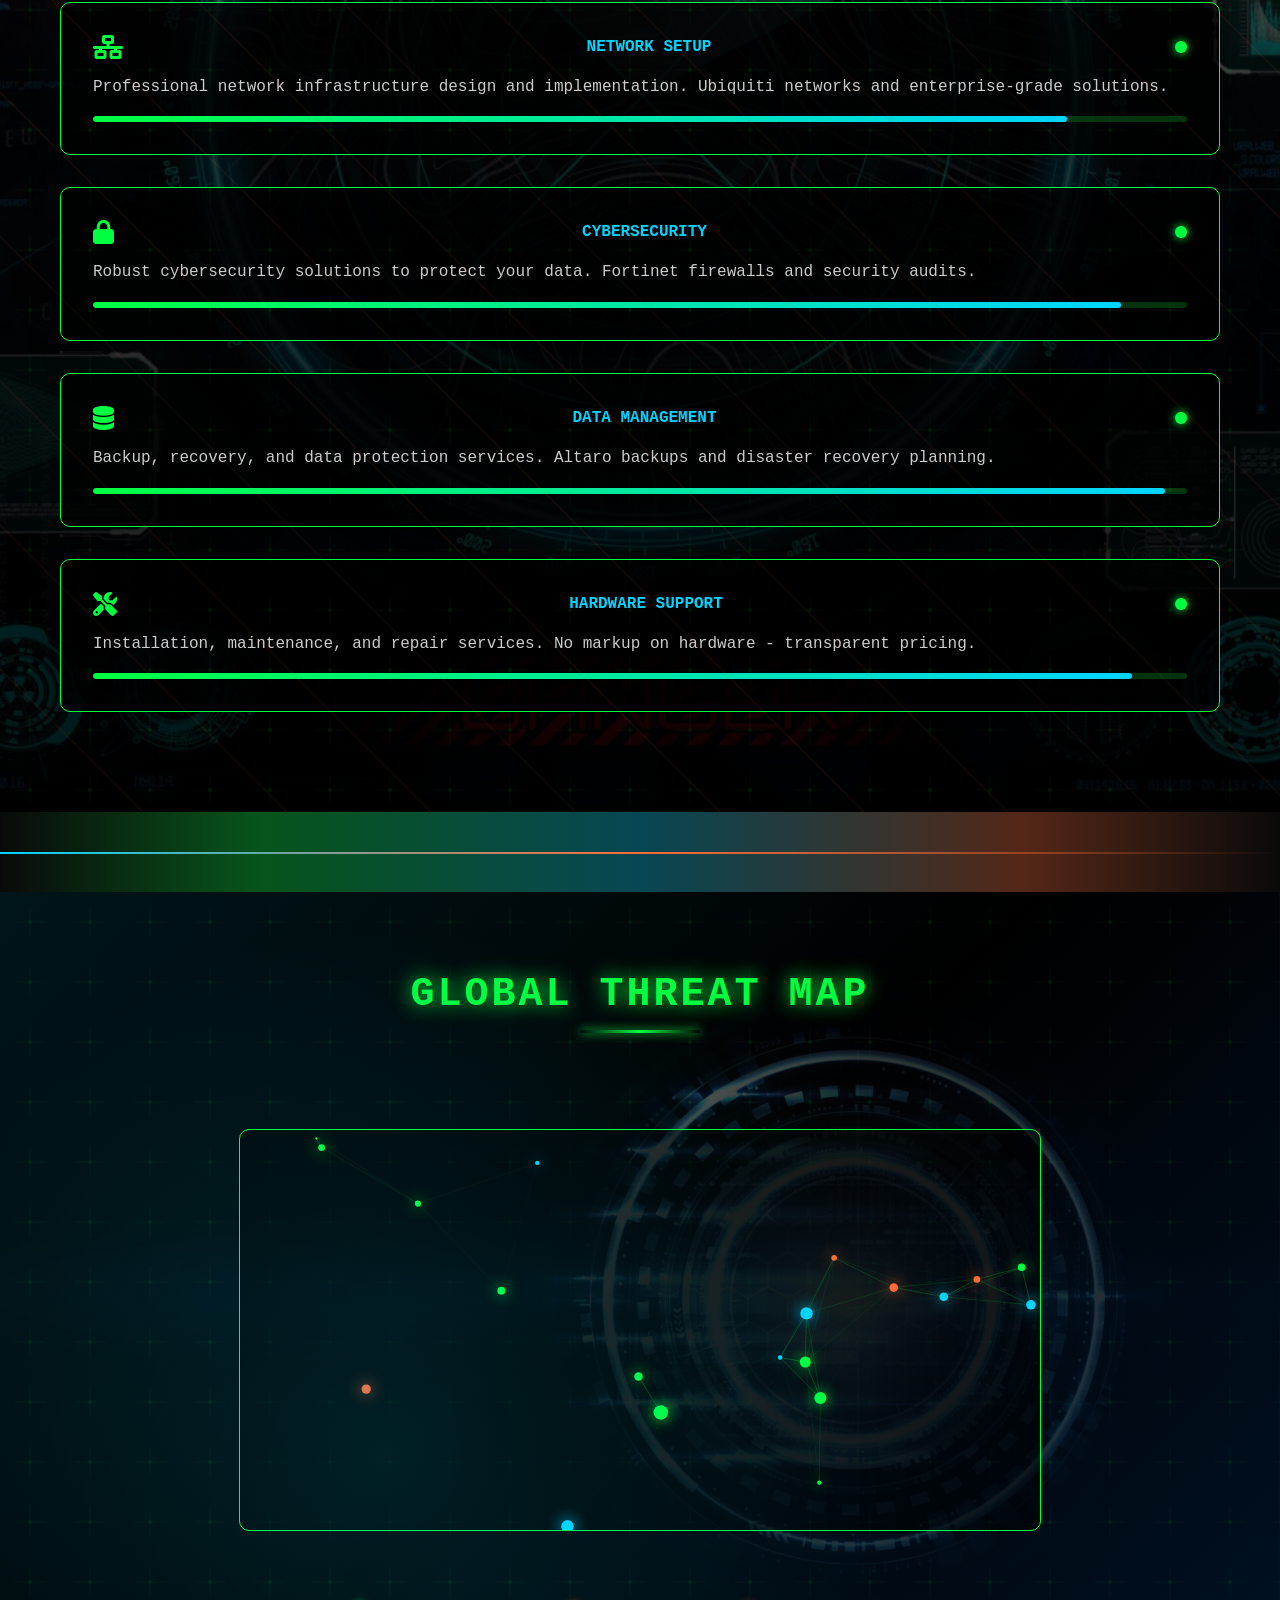
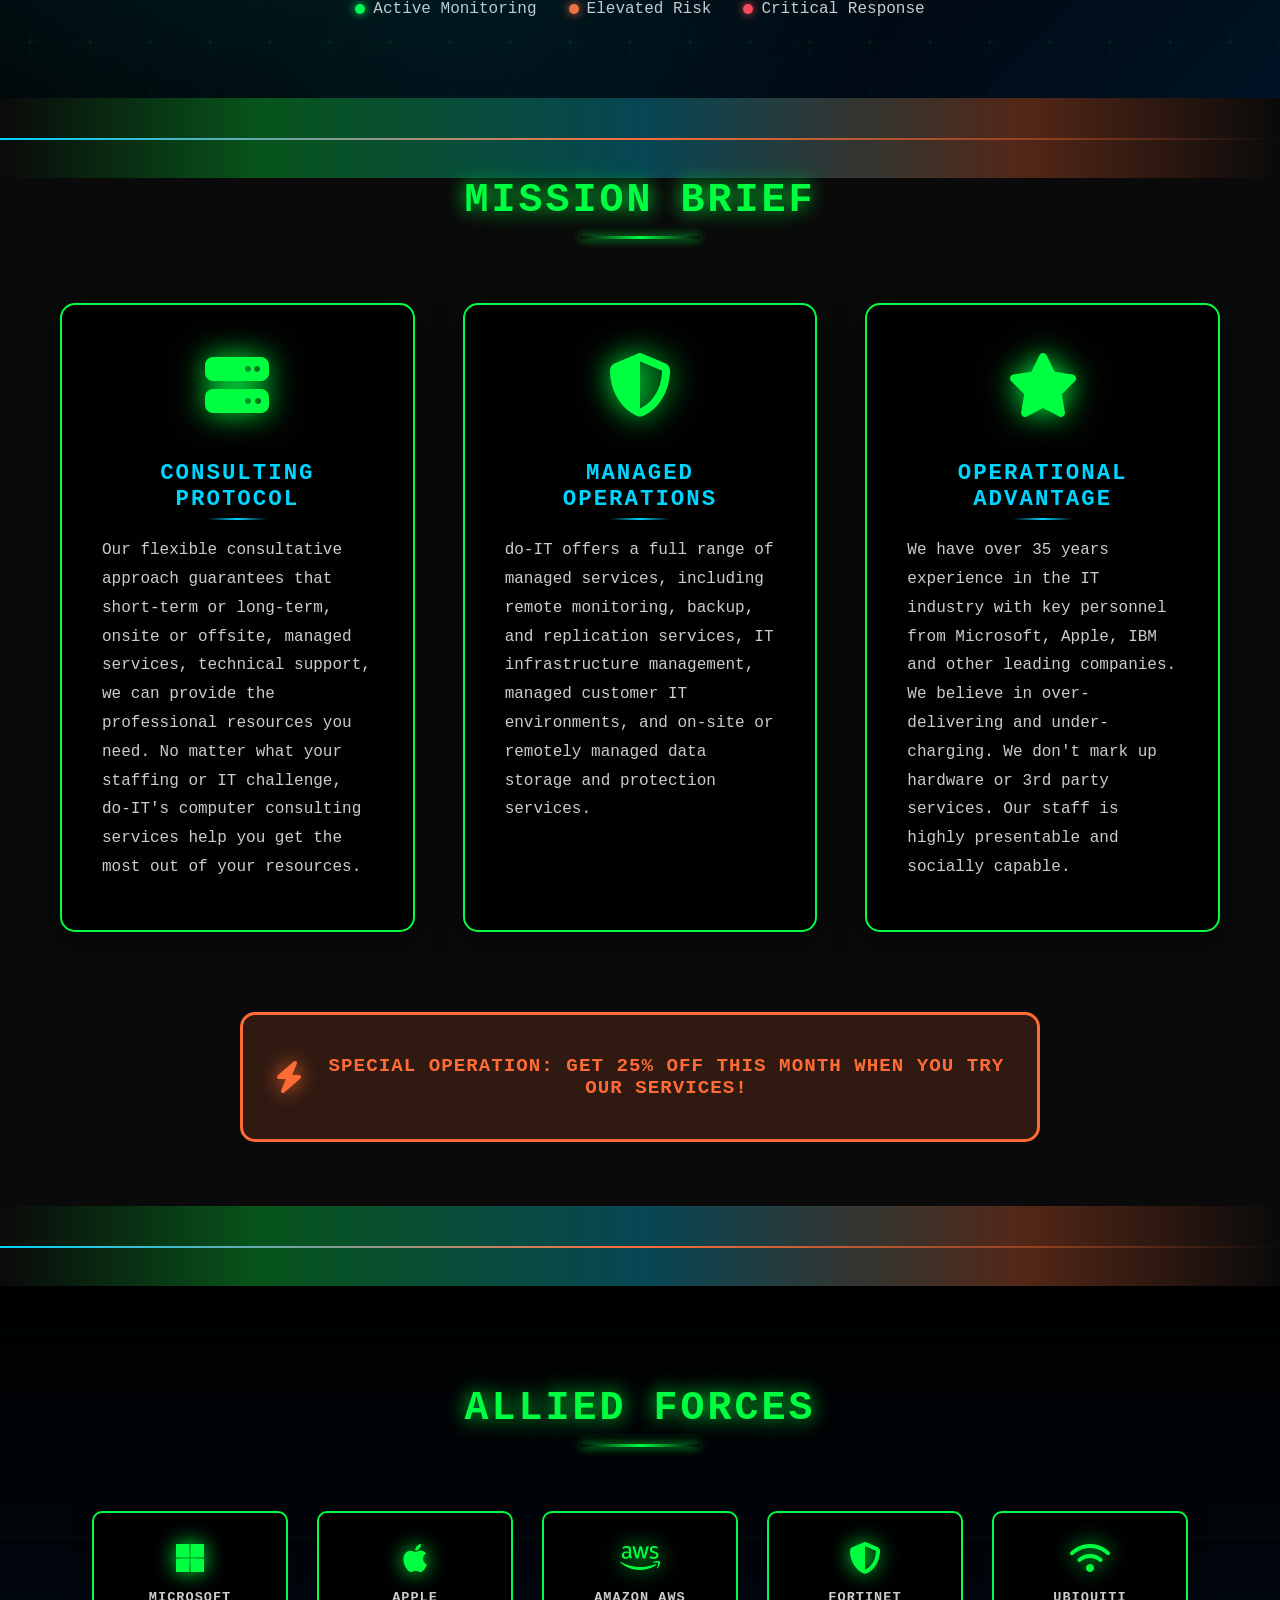
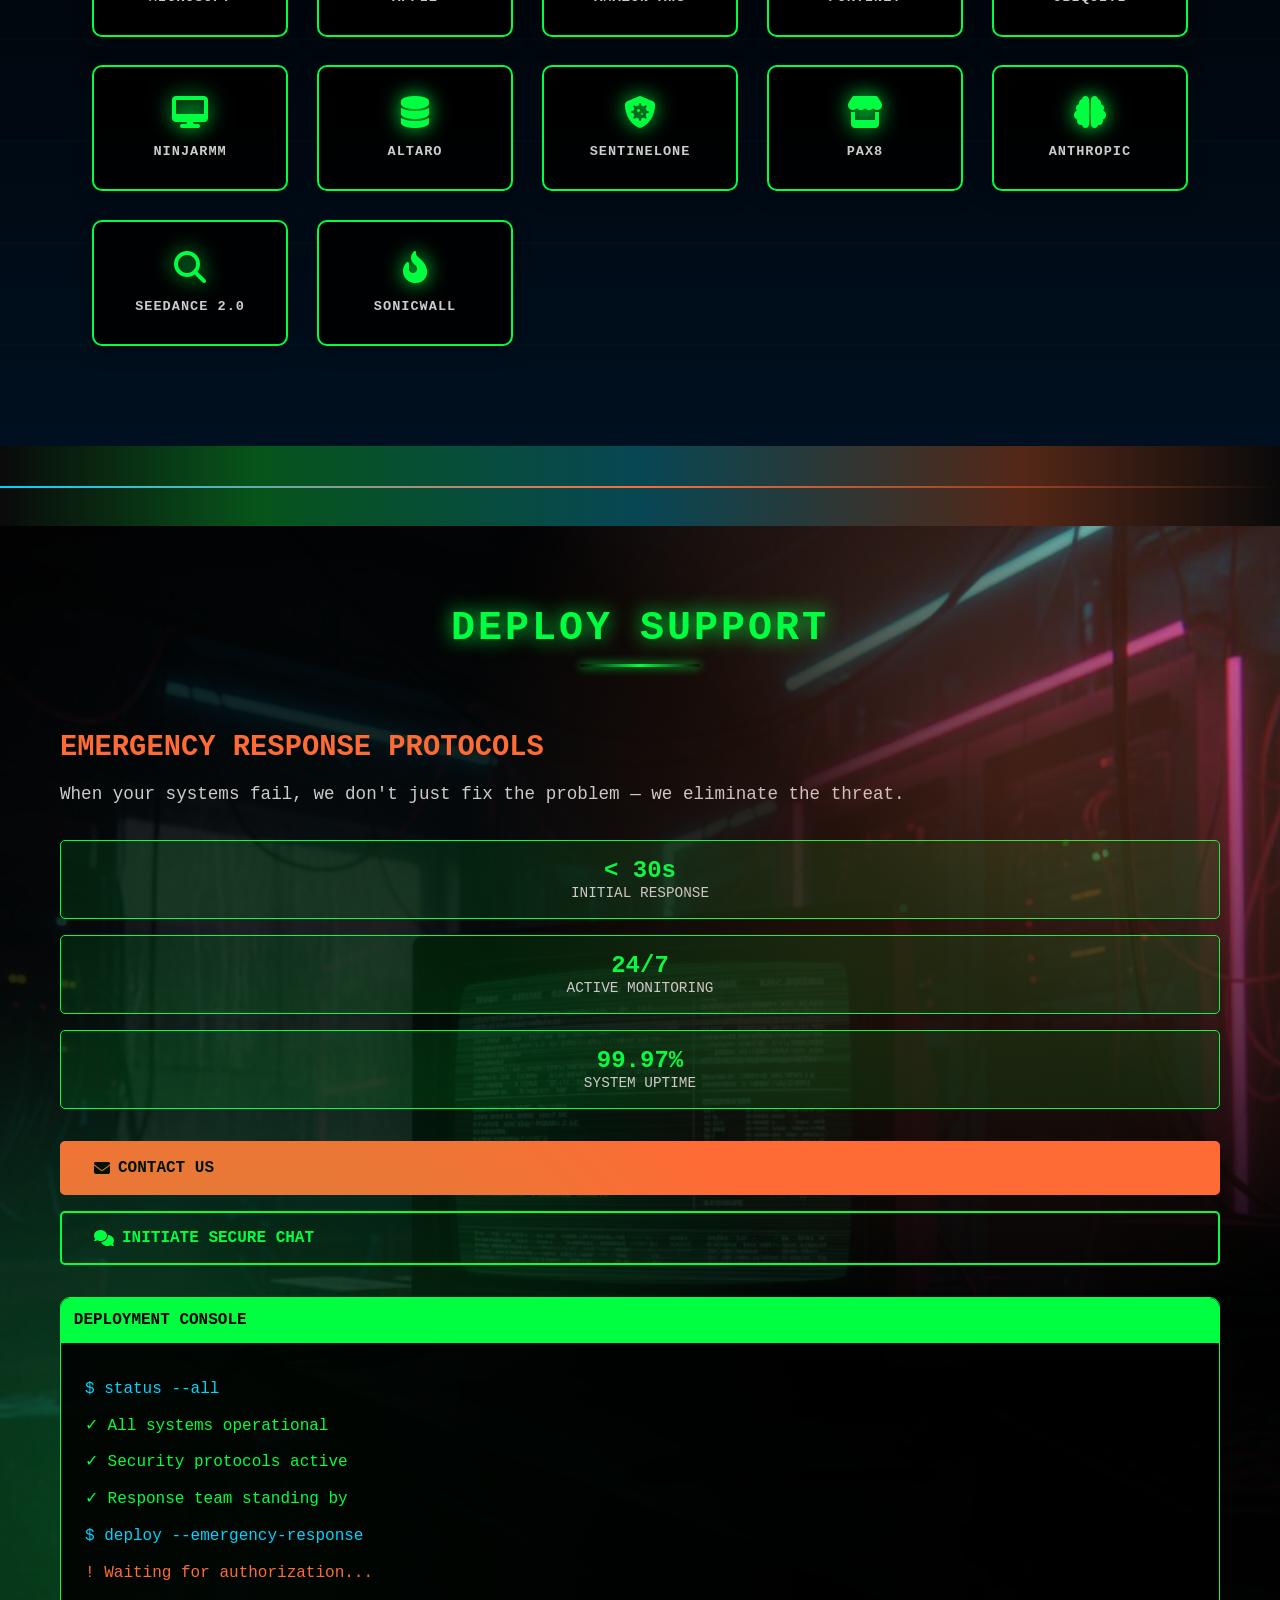
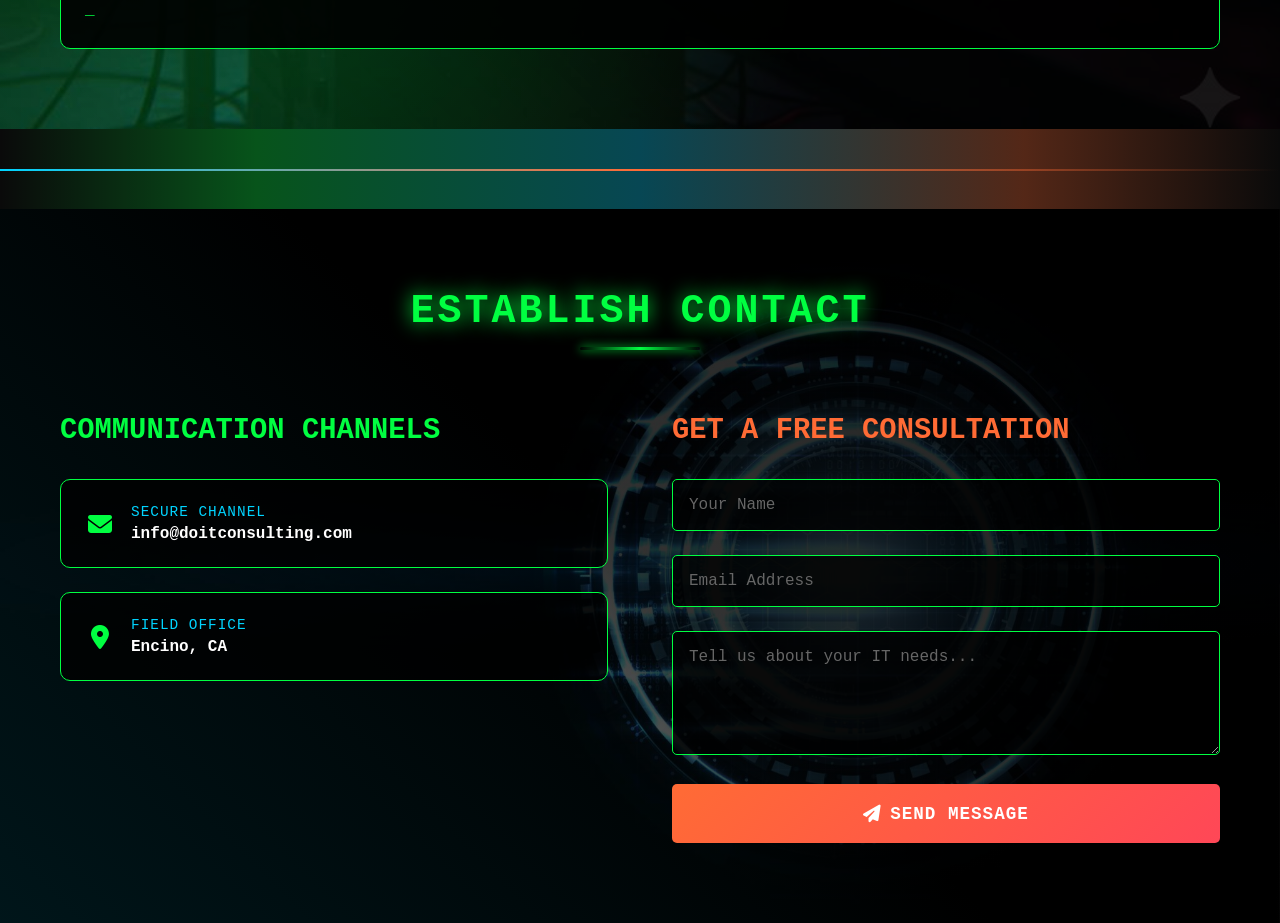
==== commit b0080e5f: "🔐 CYBERSECURITY DESCRIPTION UPDATE: Removed 'Webroot protection' from cybersecurity services descrip" ====
--- a/index.html
+++ b/index.html
@@ -181,7 +181,7 @@
                         <div class="status-indicator active"></div>
                     </div>
                     <div class="card-content">
-                        <p>Robust cybersecurity solutions to protect your data. Fortinet firewalls, Webroot protection, and security audits.</p>
+                        <p>Robust cybersecurity solutions to protect your data. Fortinet firewalls and security audits.</p>
                         <div class="progress-bar">
                             <div class="progress-fill" style="width: 94%;"></div>
                         </div>
--- a/css/vfx-style.css
+++ b/css/vfx-style.css
@@ -112,6 +112,36 @@
     gap: 2rem;
 }
 
+/* Ensure navigation shows on desktop */
+@media (min-width: 769px) {
+    .nav-menu {
+        position: static !important;
+        left: auto !important;
+        top: auto !important;
+        flex-direction: row !important;
+        background: transparent !important;
+        width: auto !important;
+        text-align: left !important;
+        transition: none !important;
+        box-shadow: none !important;
+        z-index: auto !important;
+        padding: 0 !important;
+        backdrop-filter: none !important;
+        border-top: none !important;
+    }
+    
+    .nav-link {
+        margin: 0 !important;
+        font-size: 0.9rem !important;
+        display: inline-block !important;
+        padding: 0.5rem 1rem !important;
+    }
+    
+    .nav-toggle {
+        display: none !important;
+    }
+}
+
 .nav-link {
     color: #00ff41;
     text-decoration: none;
@@ -961,7 +991,7 @@
         display: flex;
     }
     
-    /* Hide/show navigation menu on mobile */
+    /* Mobile navigation menu */
     .nav-menu {
         position: fixed;
         left: -100%;
@@ -989,6 +1019,7 @@
         padding: 1rem 2rem;
     }
 }
+}
 
 @media (max-width: 1024px) {
     .hero-title { 
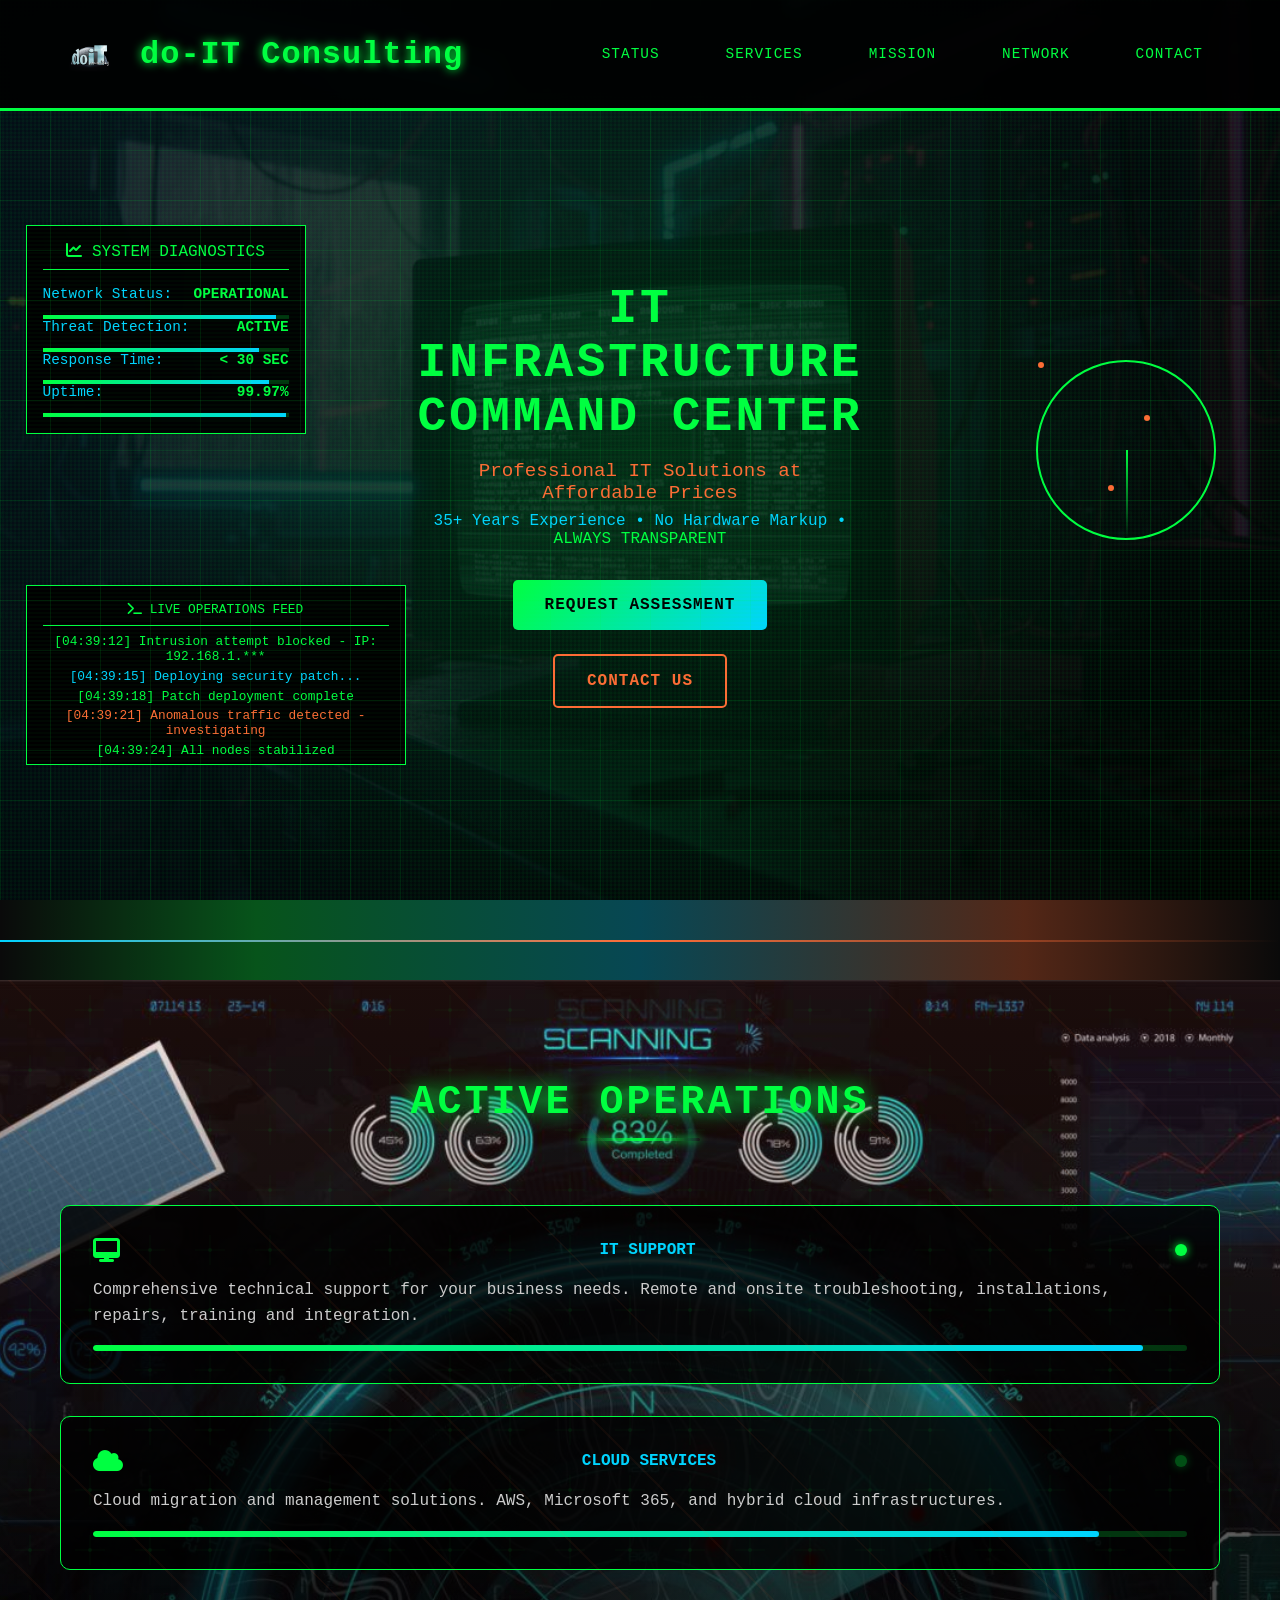
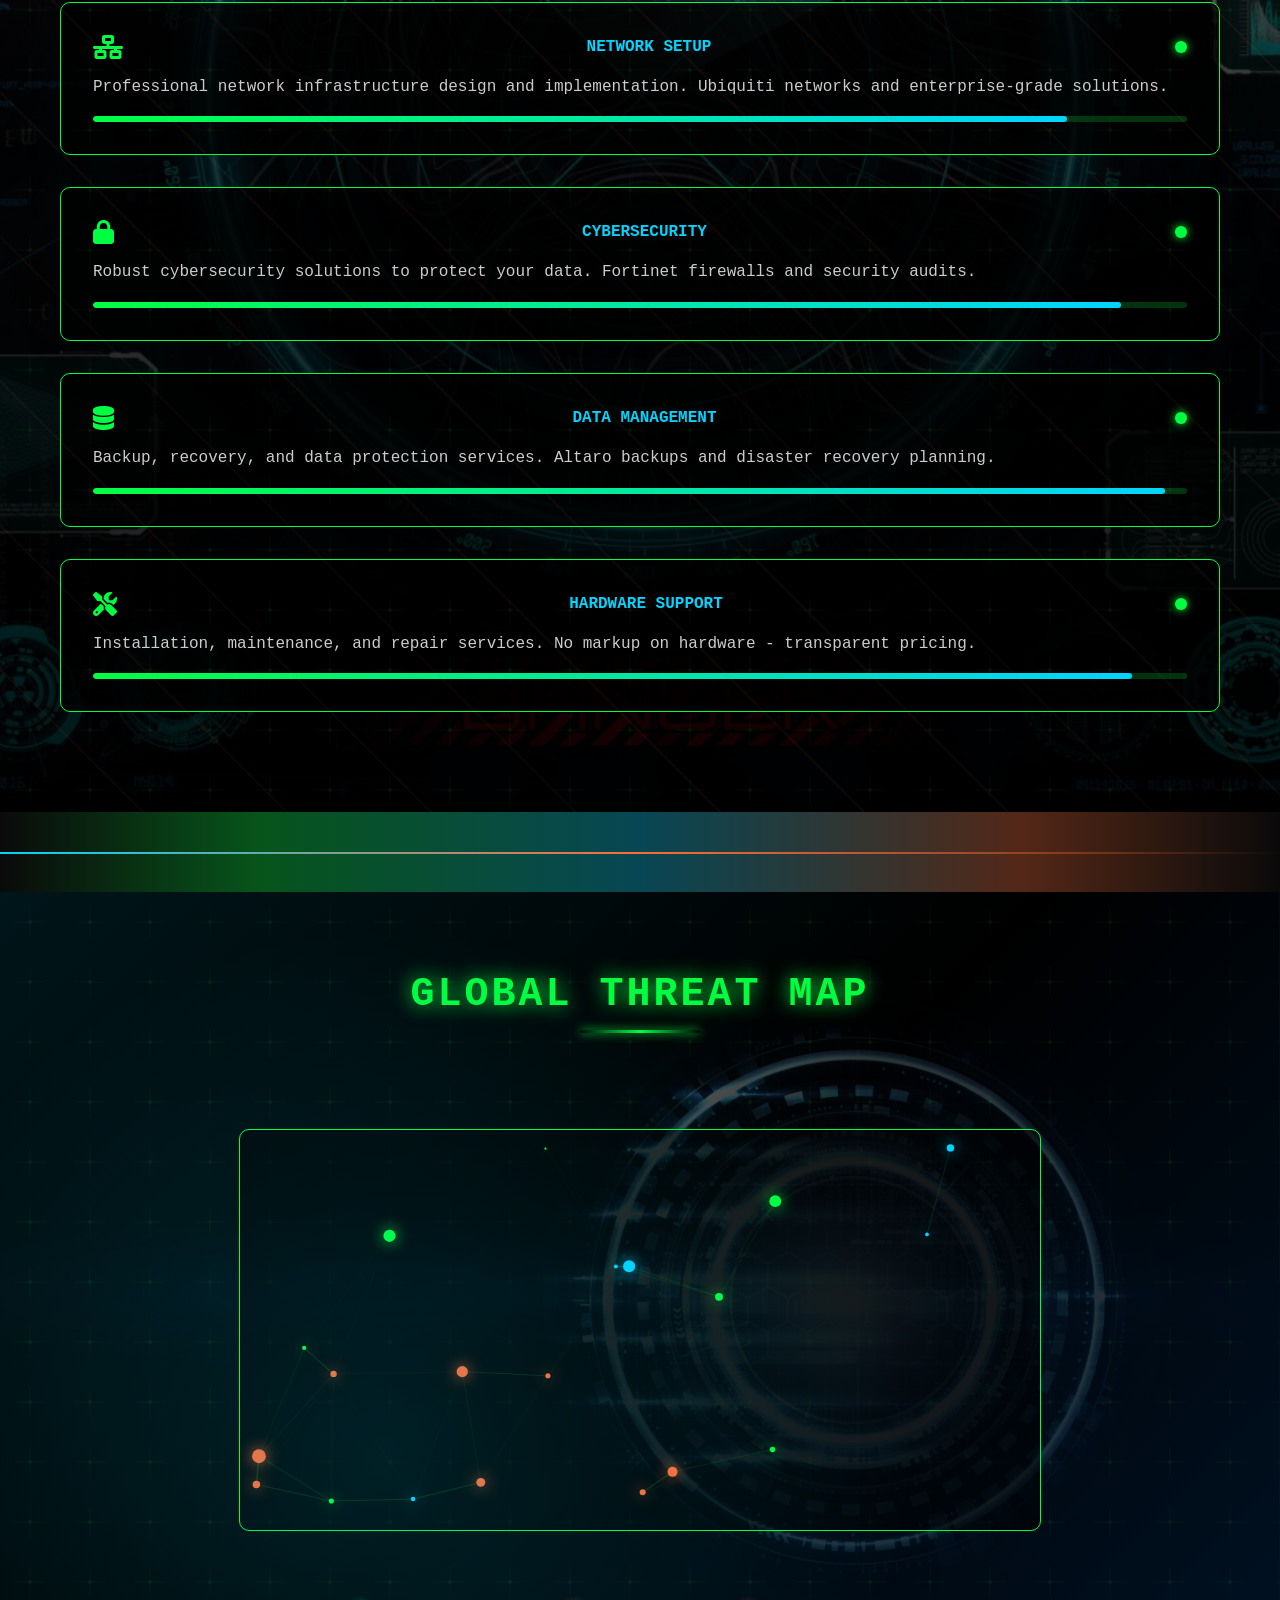
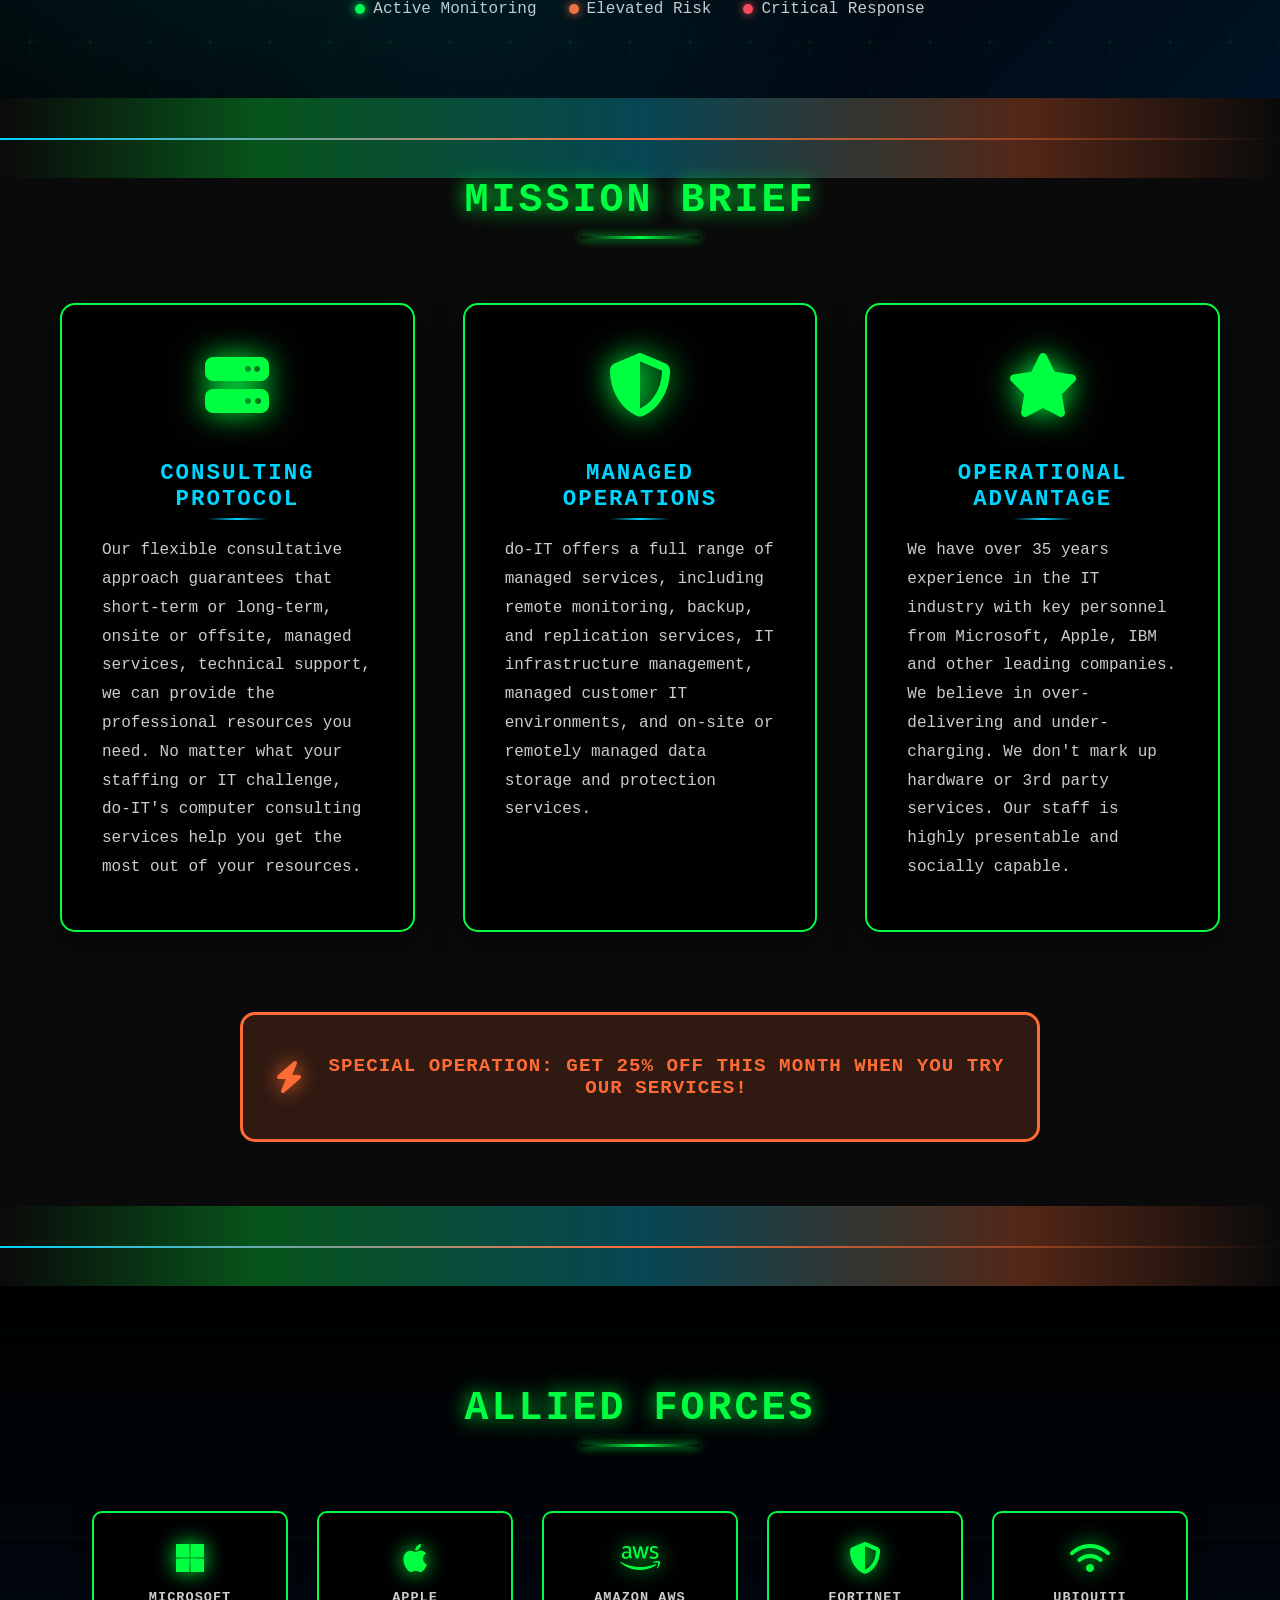
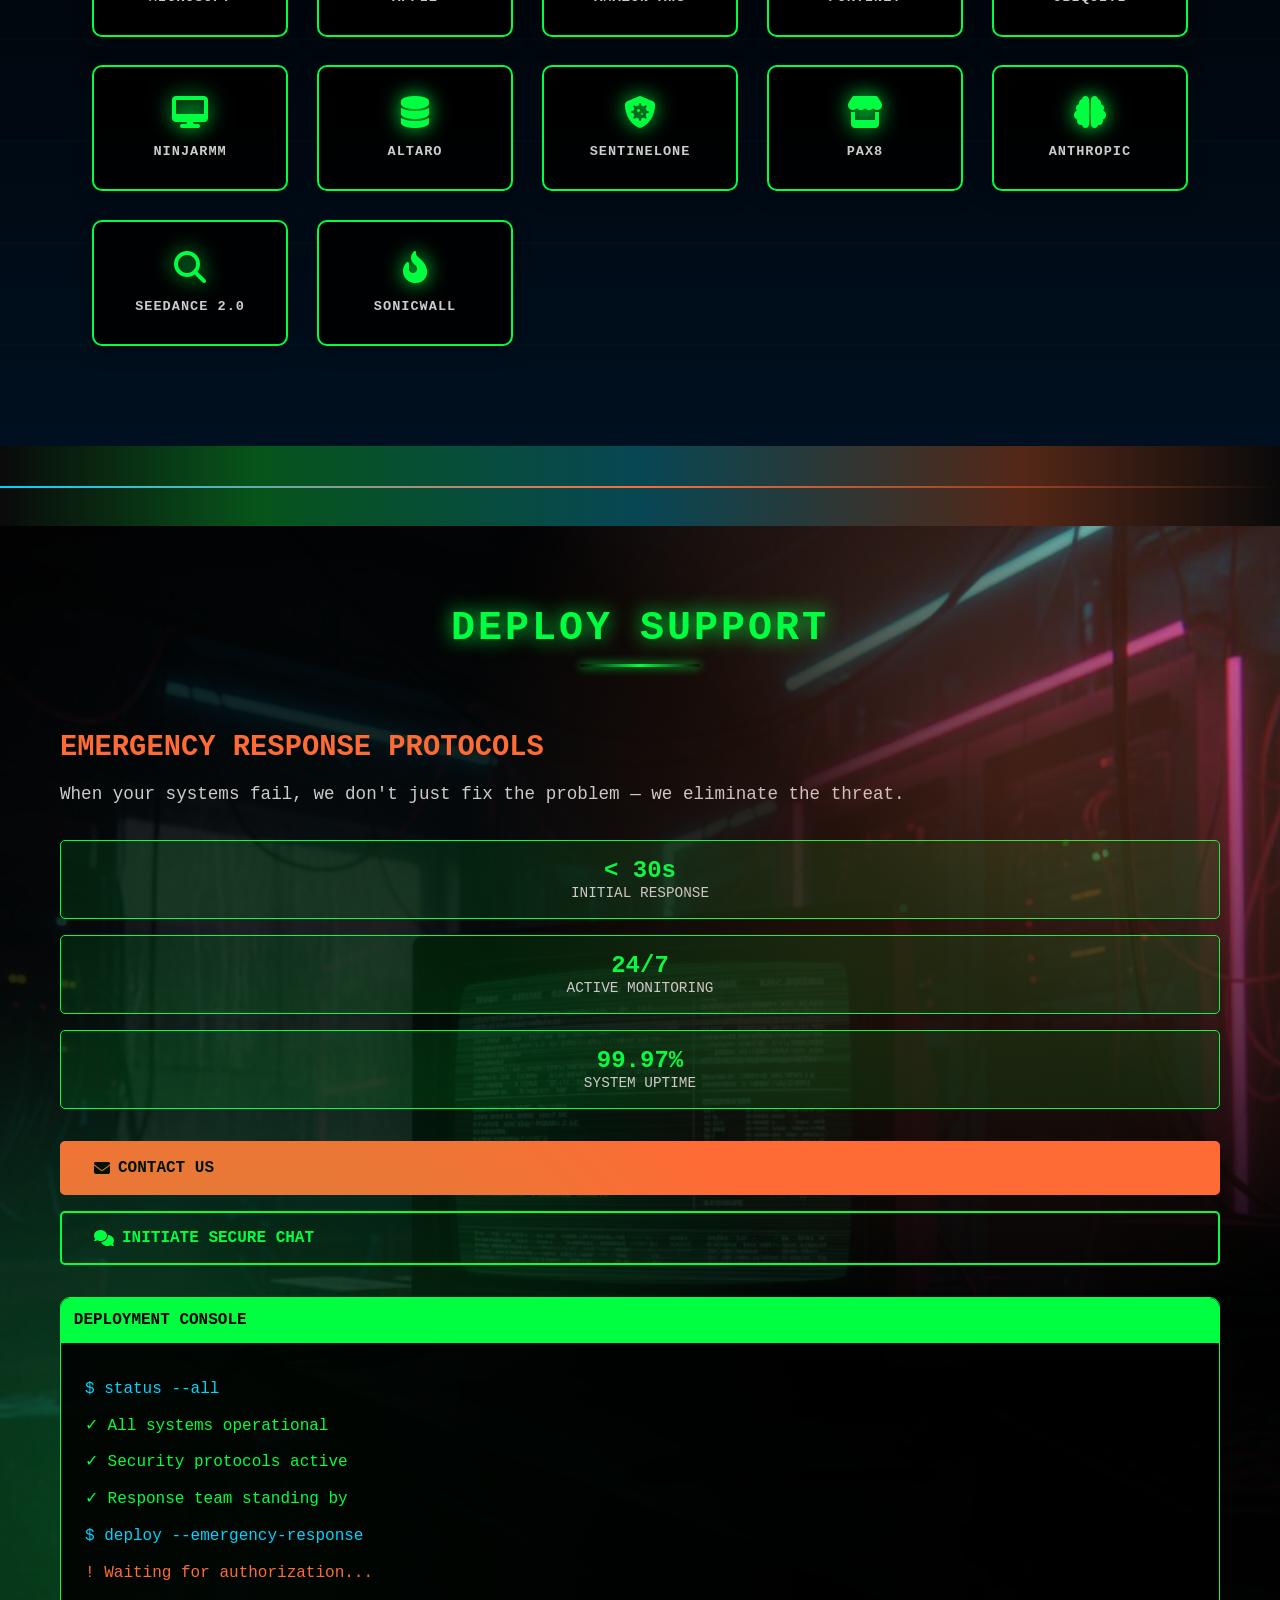
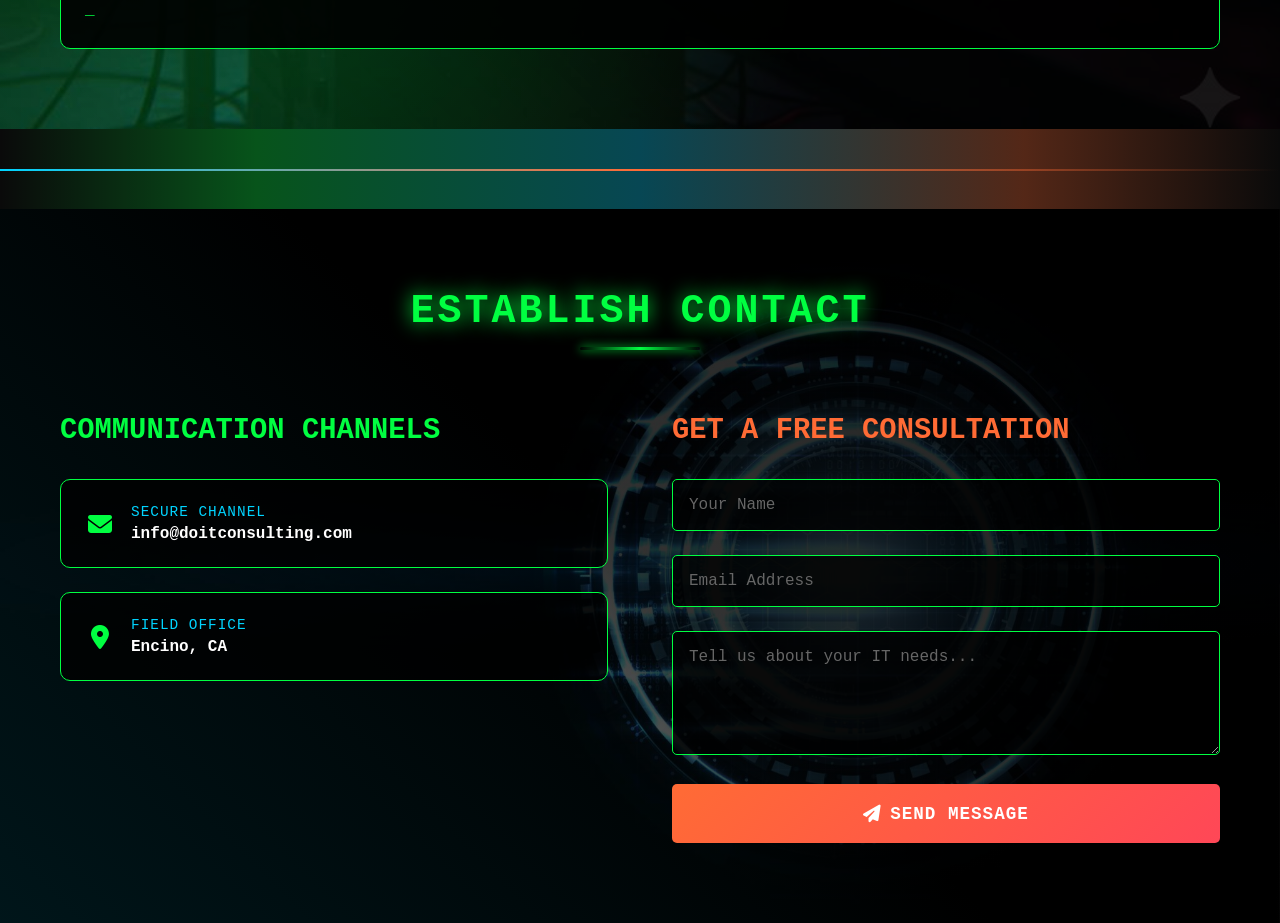
==== commit 6114862b: "🎯 FAVICON FIXED: Replaced crappy full logo favicon with clean SVG showing just 'IT' in cyberpunk gre" ====
--- a/index.html
+++ b/index.html
@@ -13,7 +13,8 @@
     <link rel="stylesheet" href="https://cdnjs.cloudflare.com/ajax/libs/font-awesome/6.4.0/css/all.min.css">
     
     <!-- Favicon -->
-    <link rel="icon" href="images/favicon.png" type="image/png">
+    <link rel="icon" href="data:image/svg+xml,<svg xmlns='http://www.w3.org/2000/svg' viewBox='0 0 32 32'><rect width='32' height='32' fill='%23000'/><text x='50%' y='50%' font-family='monospace' font-size='14' font-weight='bold' fill='%2300ff41' text-anchor='middle' dominant-baseline='middle'>IT</text></svg>" type="image/svg+xml">
+    <link rel="shortcut icon" href="data:image/svg+xml,<svg xmlns='http://www.w3.org/2000/svg' viewBox='0 0 32 32'><rect width='32' height='32' fill='%23000'/><text x='50%' y='50%' font-family='monospace' font-size='14' font-weight='bold' fill='%2300ff41' text-anchor='middle' dominant-baseline='middle'>IT</text></svg>" type="image/svg+xml">
     
     <!-- VFX Stylesheet -->
     <link rel="stylesheet" href="css/vfx-style.css">
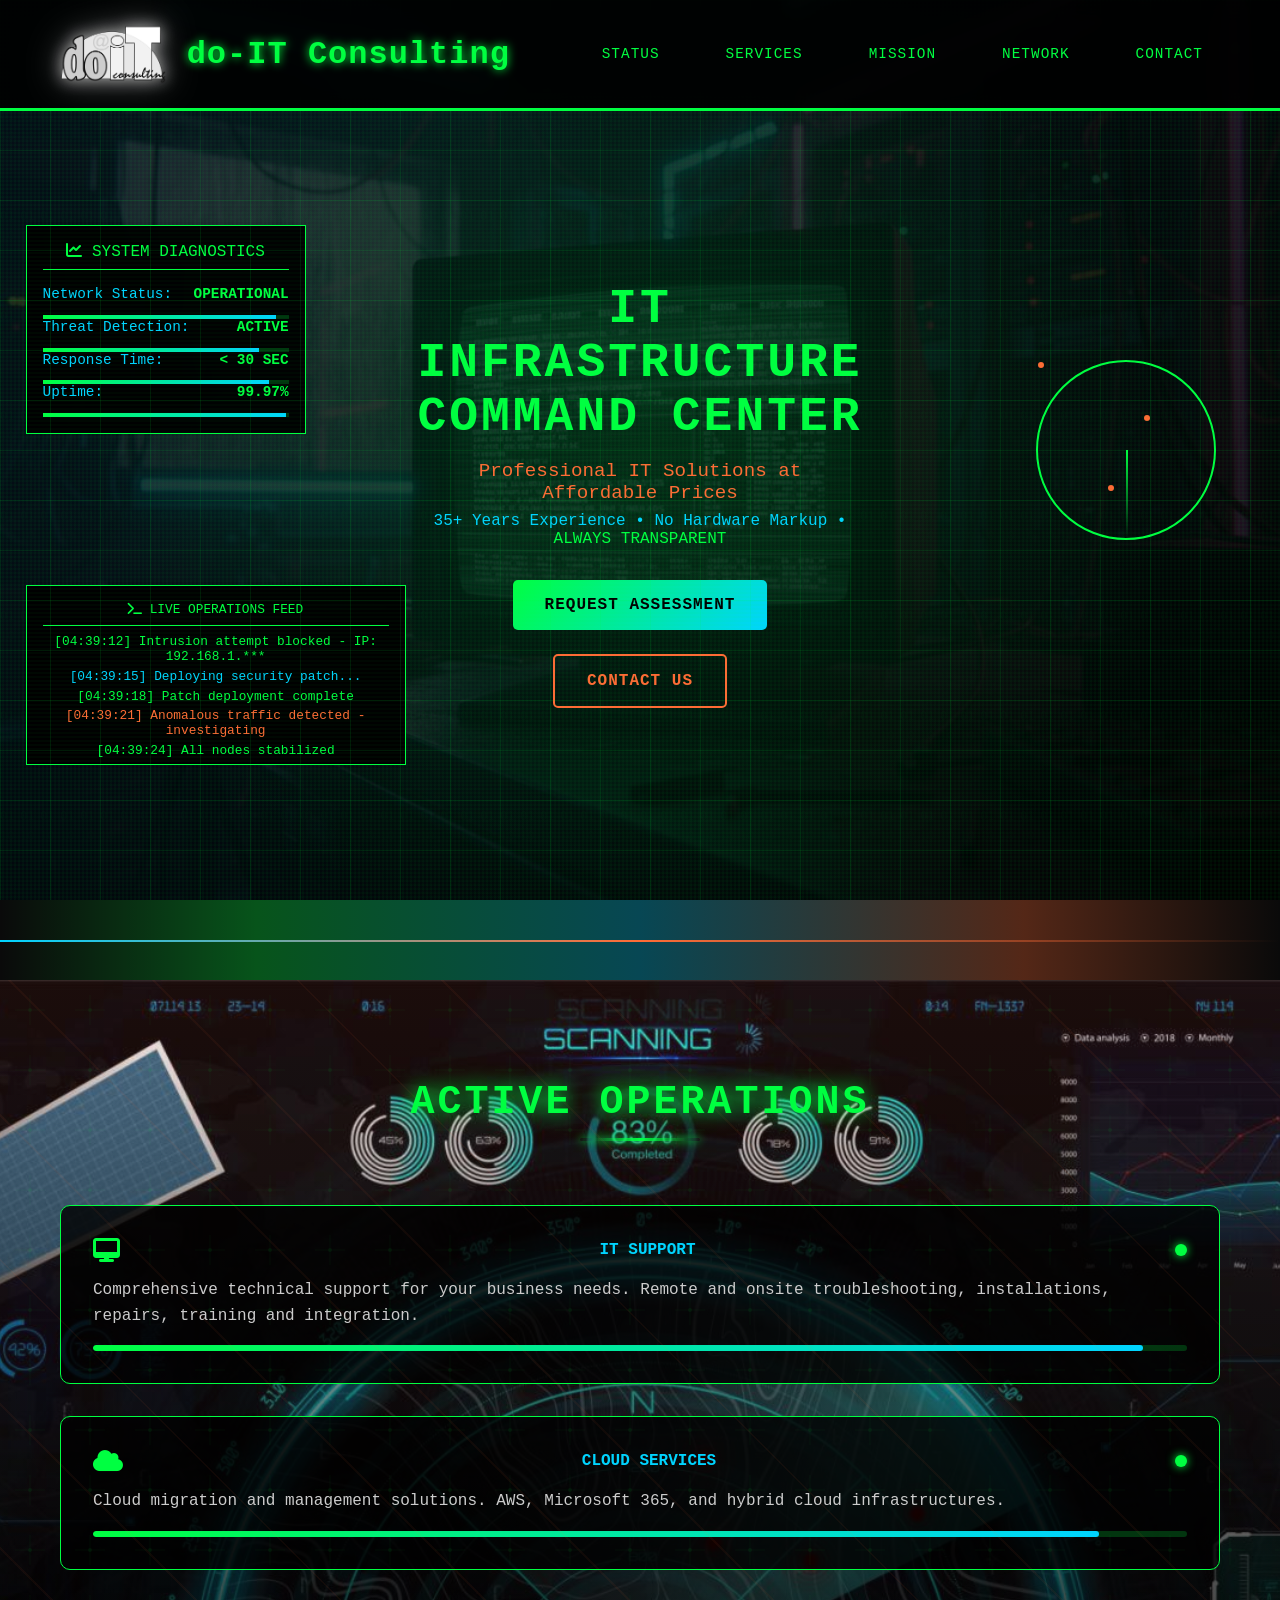
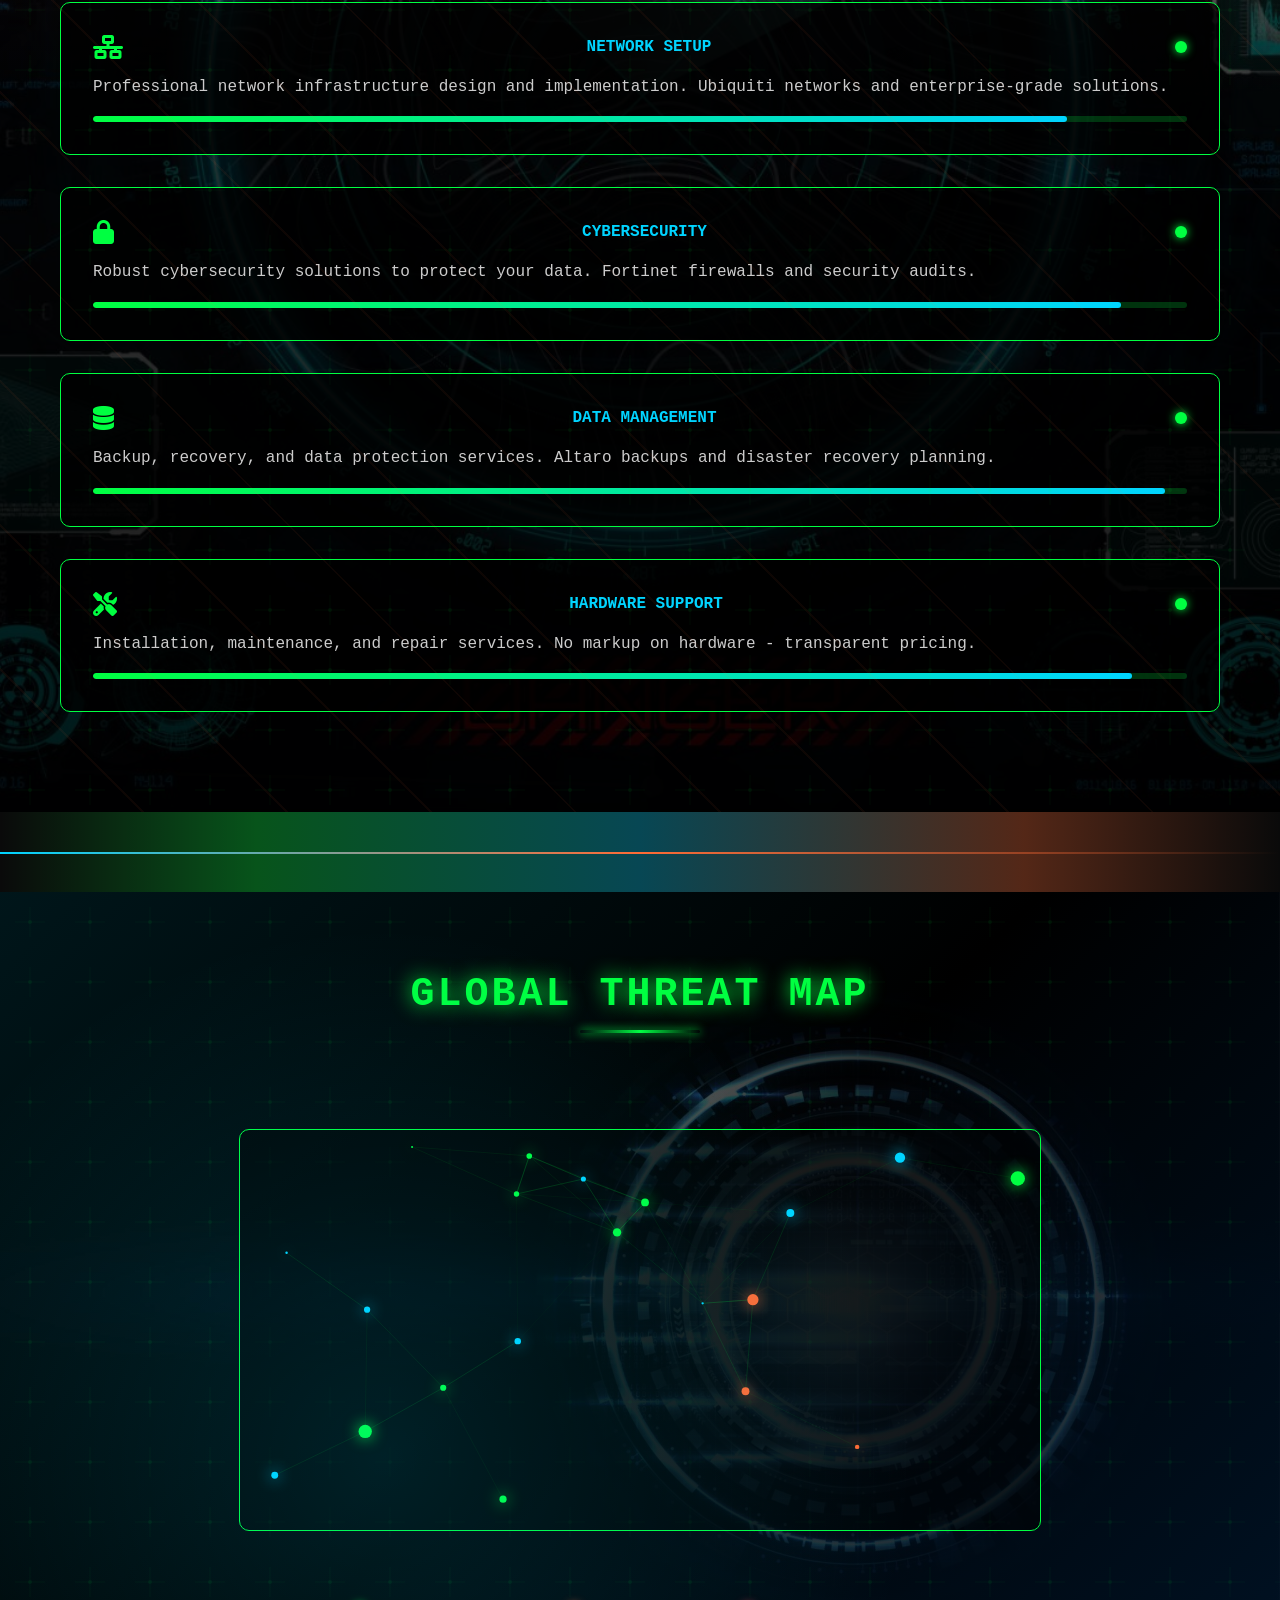
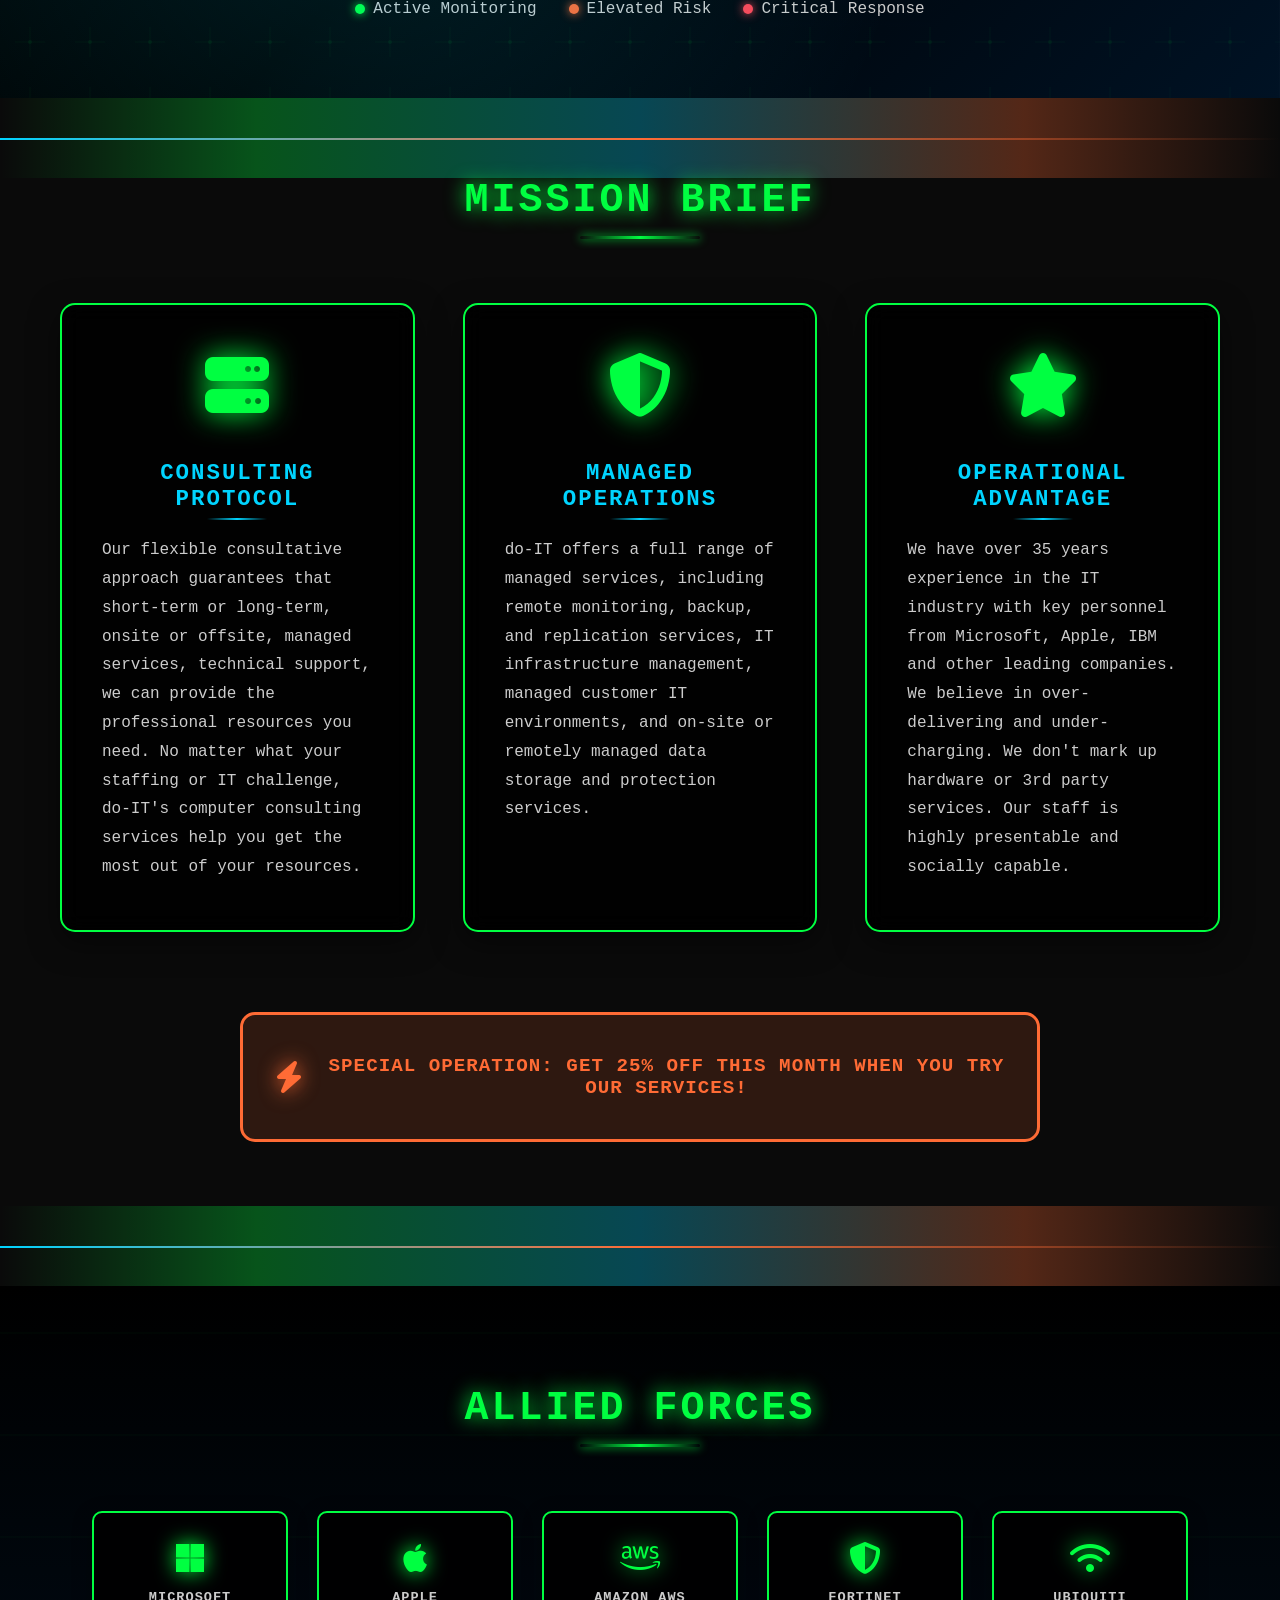
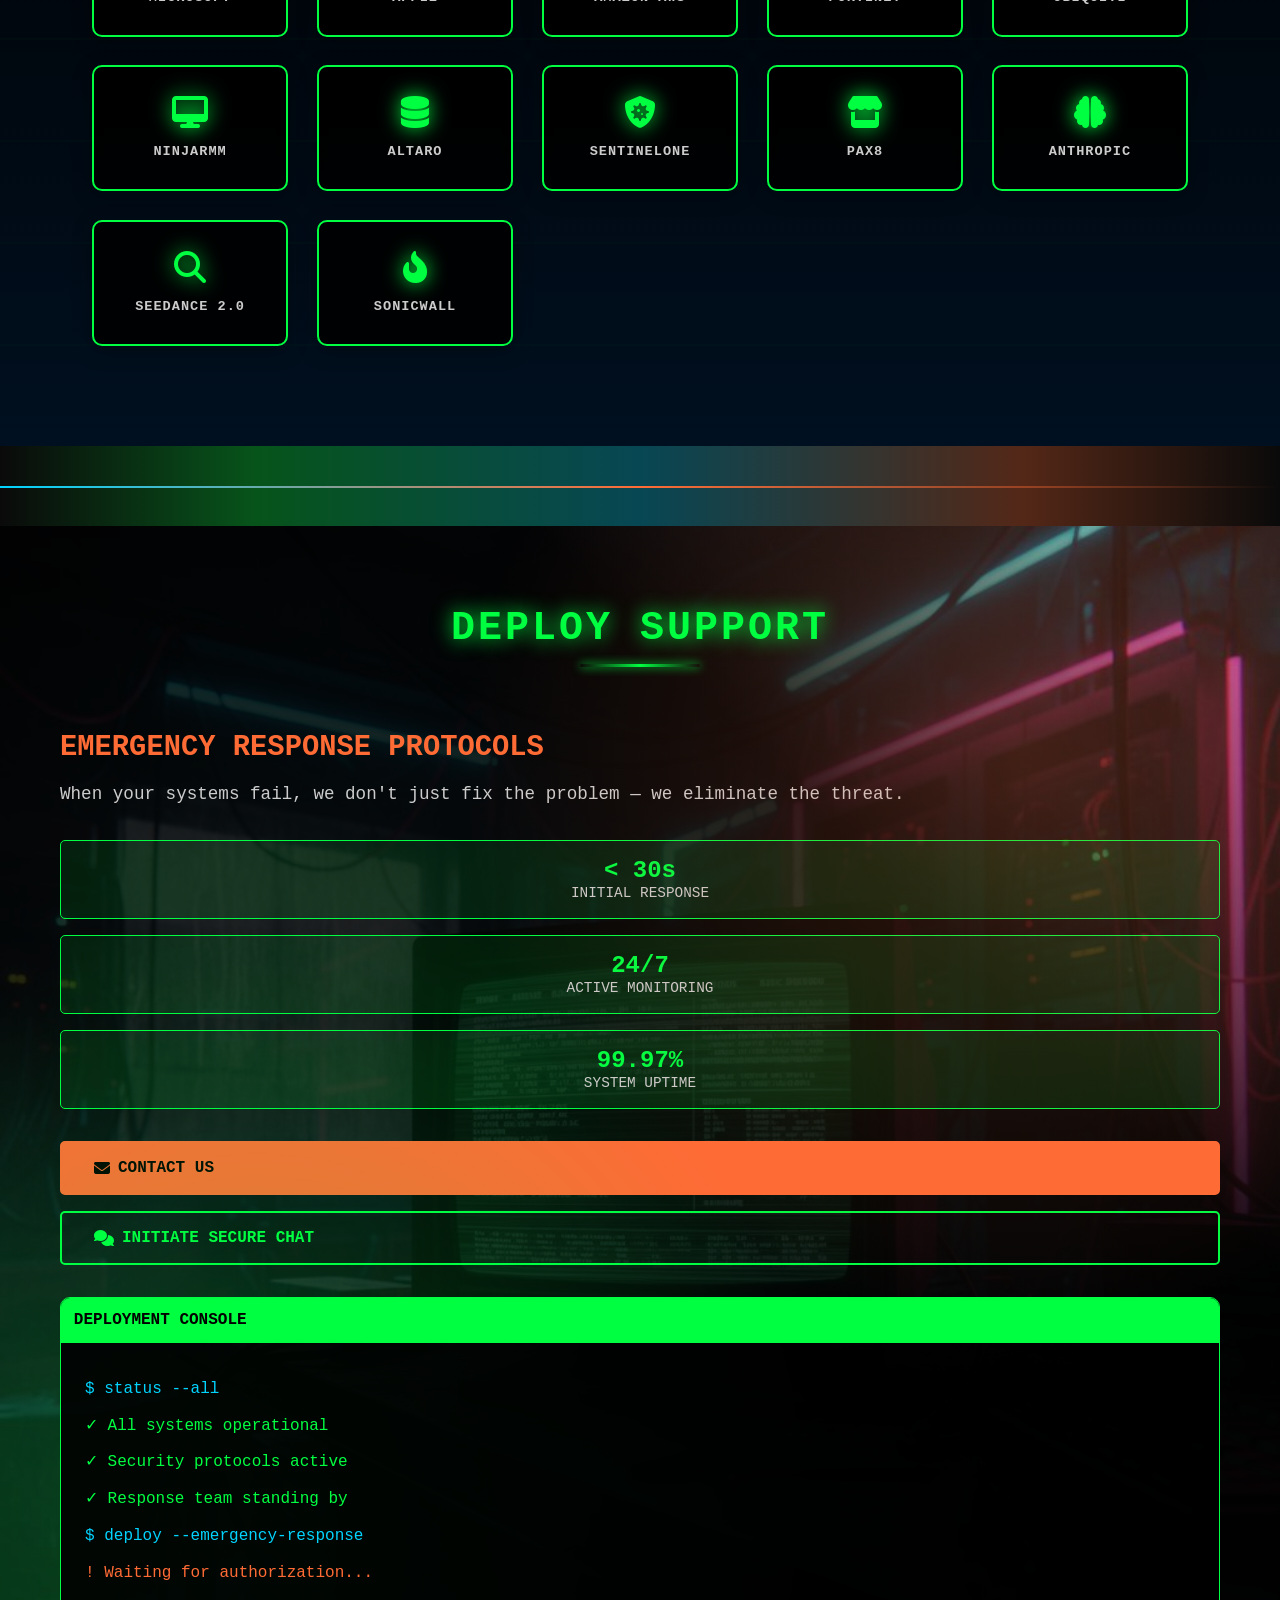
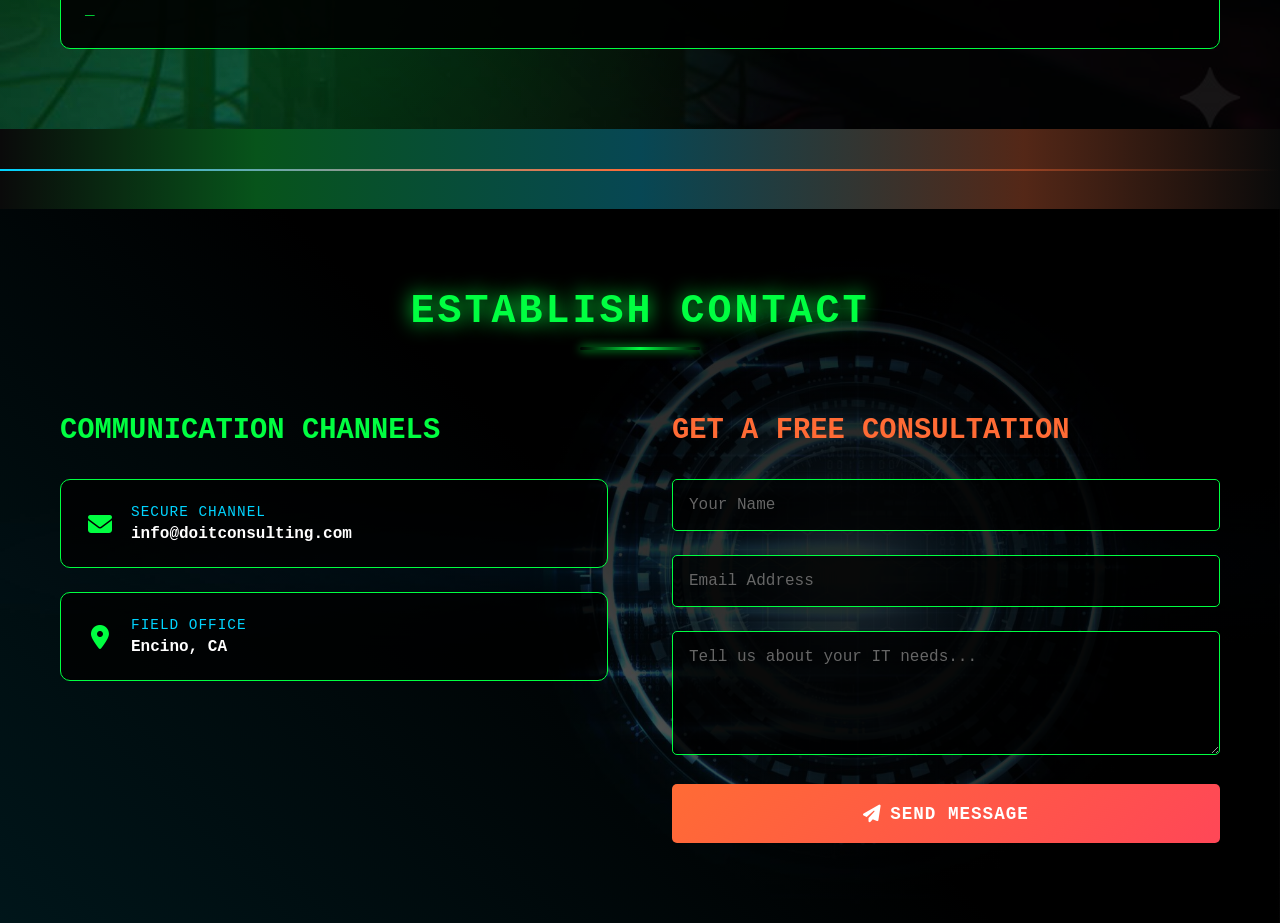
==== commit 5875ea9a: "🌧️ MATRIX DIGITAL RAIN: Added iconic falling green code animation - katakana, latin chars, and numbe" ====
--- a/index.html
+++ b/index.html
@@ -20,6 +20,9 @@
     <link rel="stylesheet" href="css/vfx-style.css">
 </head>
 <body>
+    <!-- Matrix Digital Rain Background -->
+    <div class="matrix-rain" id="matrixRain"></div>
+    
     <!-- Command Bar Navigation -->
     <nav class="navbar">
         <div class="nav-container">
--- a/css/vfx-style.css
+++ b/css/vfx-style.css
@@ -1,4 +1,58 @@
 /* VFX Tech Lab Style - Cyberpunk Command Center */
+
+/* Matrix Digital Rain */
+.matrix-rain {
+    position: fixed;
+    top: 0;
+    left: 0;
+    width: 100%;
+    height: 100%;
+    pointer-events: none;
+    z-index: 1;
+    overflow: hidden;
+}
+
+.matrix-column {
+    position: absolute;
+    top: -100%;
+    color: #00ff41;
+    font-family: 'Courier New', monospace;
+    font-size: 12px;
+    line-height: 12px;
+    white-space: nowrap;
+    text-shadow: 0 0 5px #00ff41;
+    animation: matrix-fall linear infinite;
+    opacity: 0.7;
+}
+
+.matrix-column.bright {
+    color: #ffffff;
+    text-shadow: 0 0 10px #00ff41;
+    opacity: 1;
+}
+
+/* Ensure main content appears above matrix rain */
+.navbar, .hero, section, .stats-panel, .terminal, .radar-container {
+    position: relative;
+    z-index: 10;
+}
+
+@keyframes matrix-fall {
+    0% { 
+        transform: translateY(-100vh);
+        opacity: 0;
+    }
+    10% {
+        opacity: 0.7;
+    }
+    90% {
+        opacity: 0.7;
+    }
+    100% { 
+        transform: translateY(100vh);
+        opacity: 0;
+    }
+}
 
 /* Reset and Base */
 * {
@@ -89,7 +143,12 @@
     width: auto;
     object-fit: contain;
     background: transparent;
-    filter: none;
+    filter: drop-shadow(0 0 8px rgba(255, 255, 255, 0.6)) drop-shadow(0 0 16px rgba(255, 255, 255, 0.3));
+    transition: filter 0.3s ease;
+}
+
+.logo-img:hover {
+    filter: drop-shadow(0 0 12px rgba(255, 255, 255, 0.8)) drop-shadow(0 0 24px rgba(255, 255, 255, 0.4));
 }
 
 .logo-text {
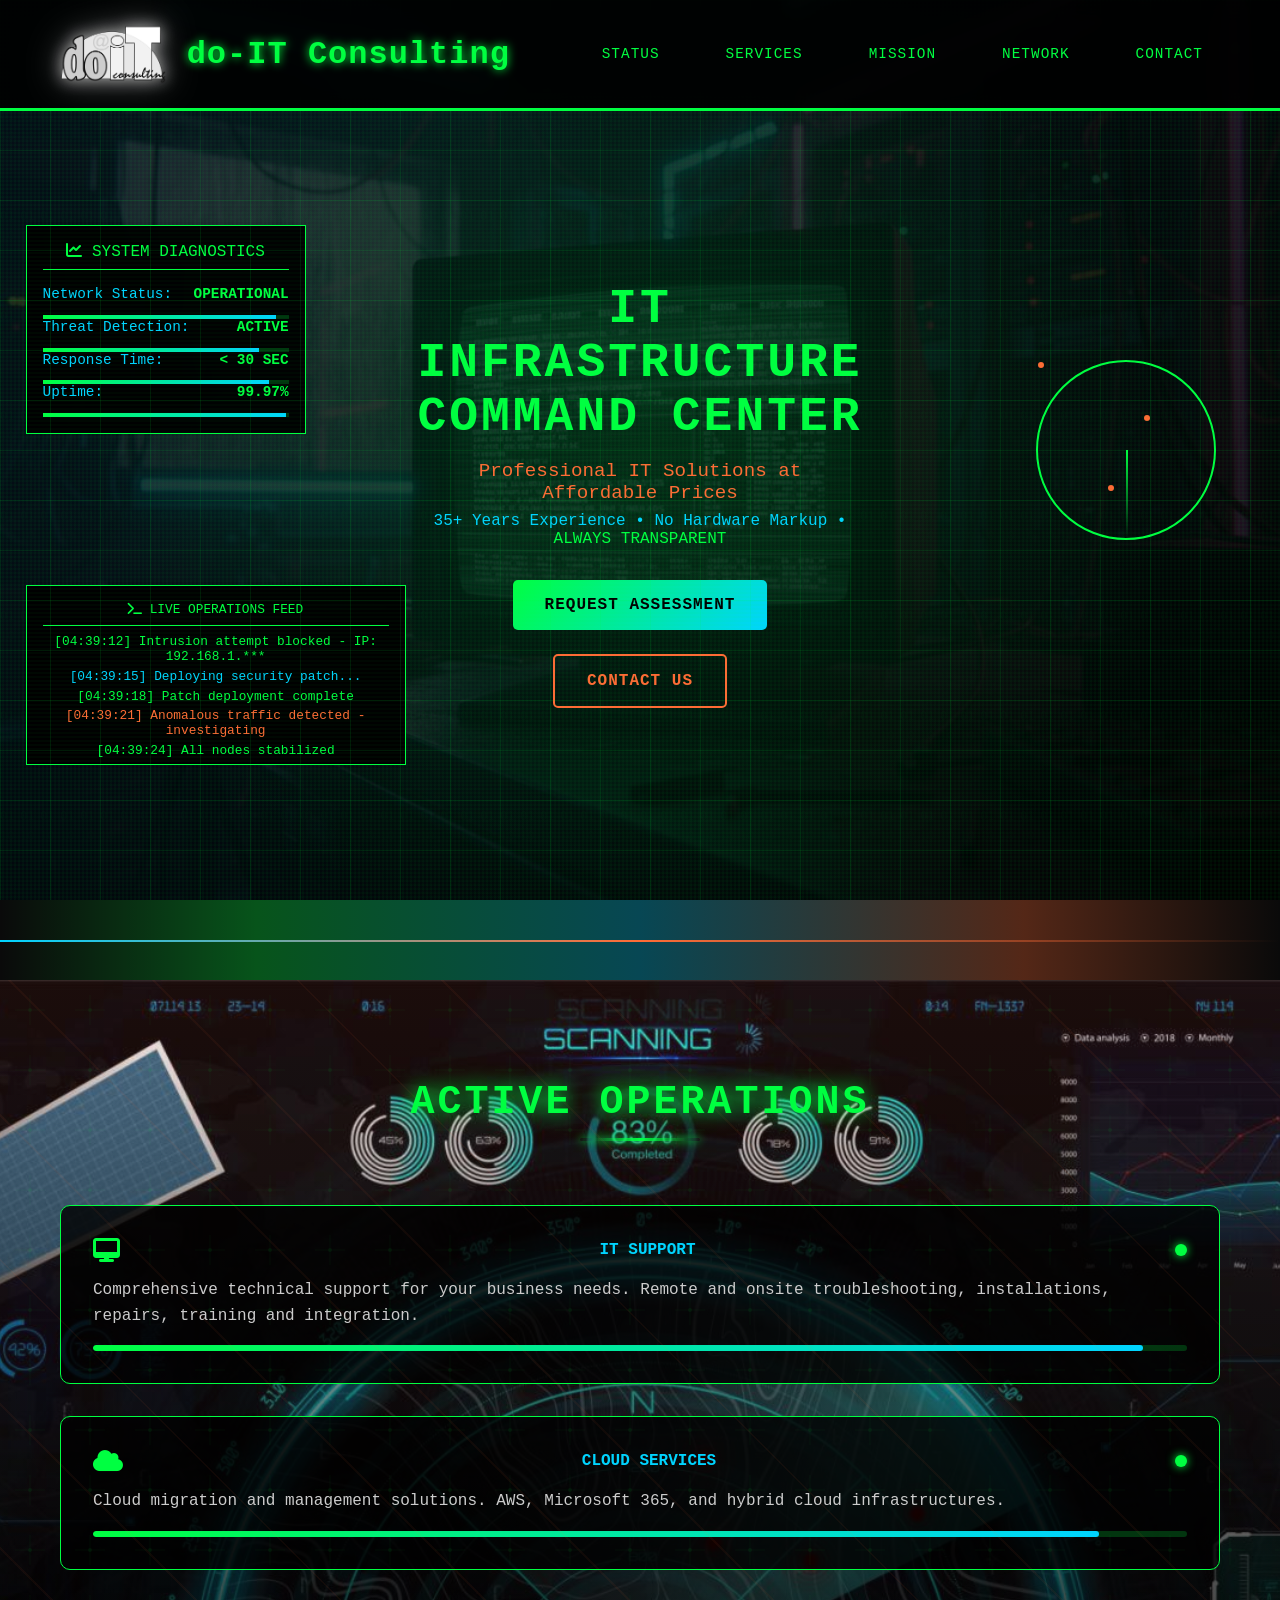
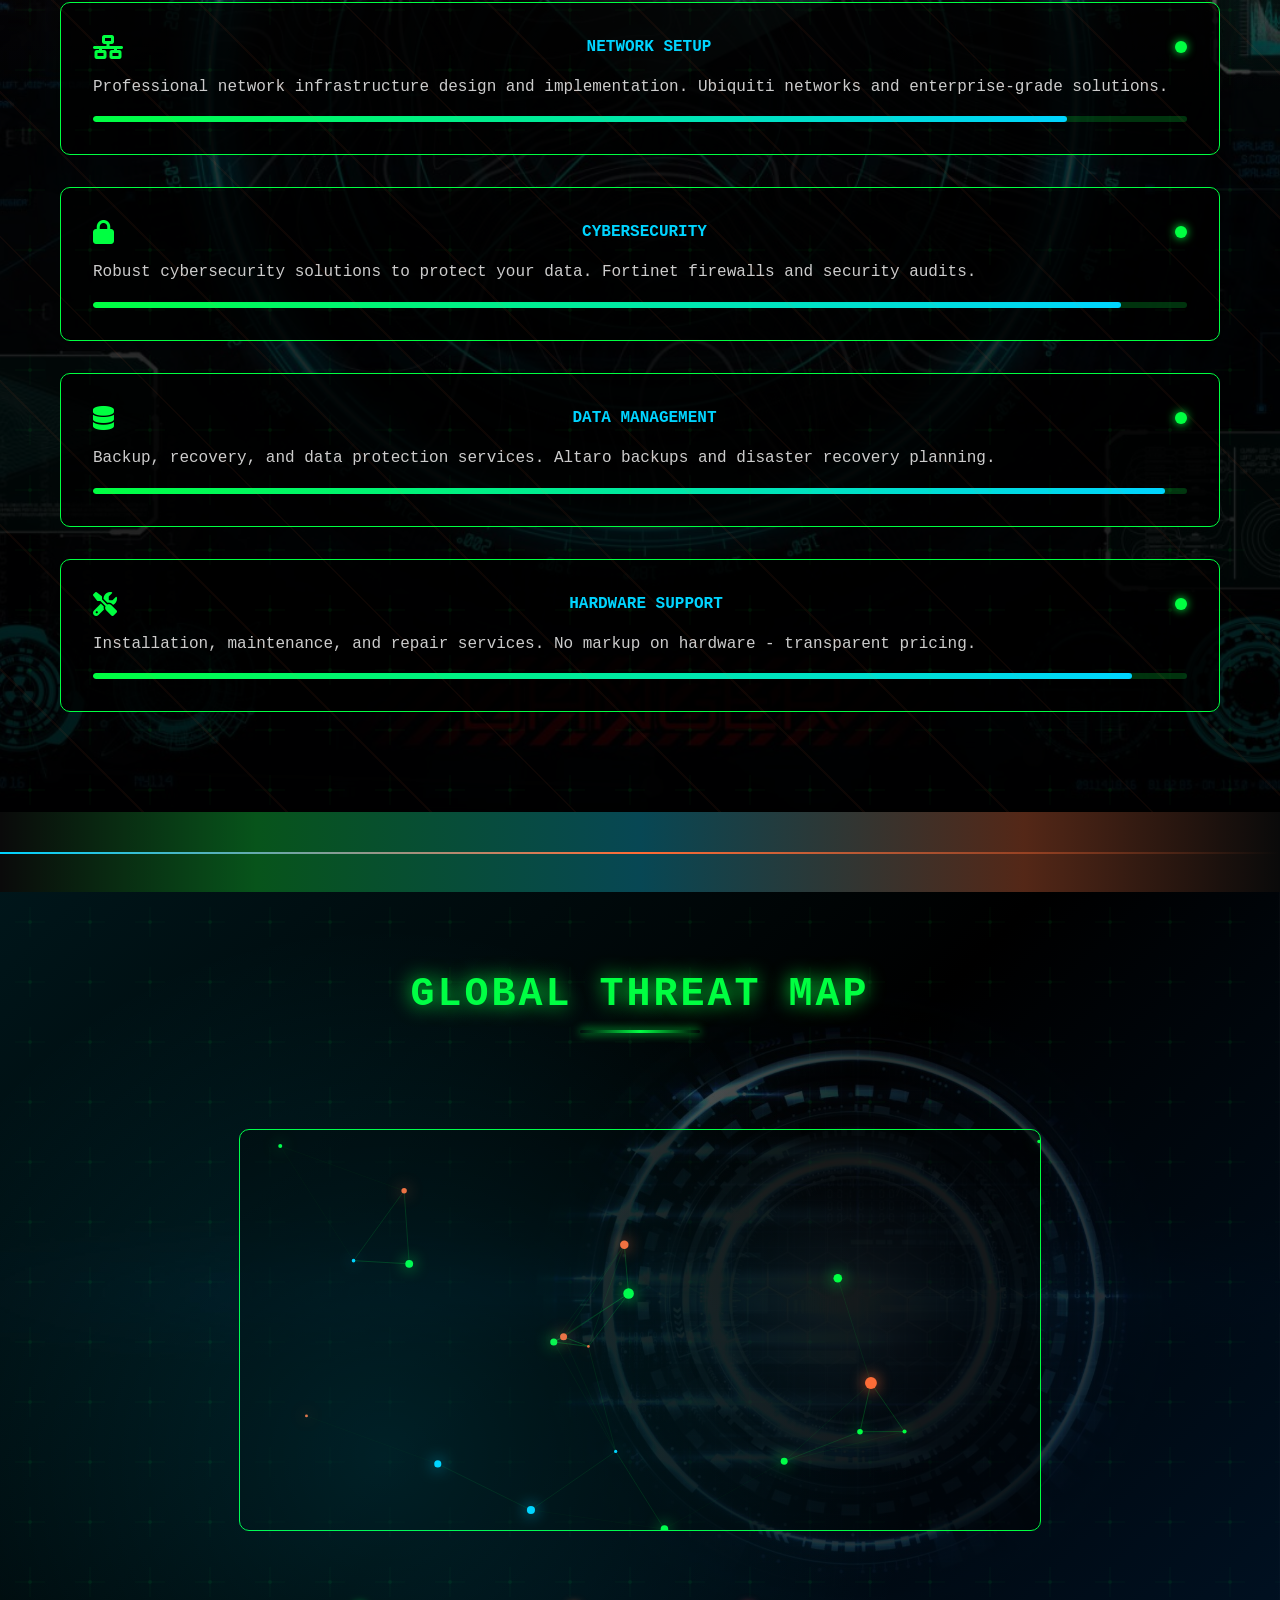
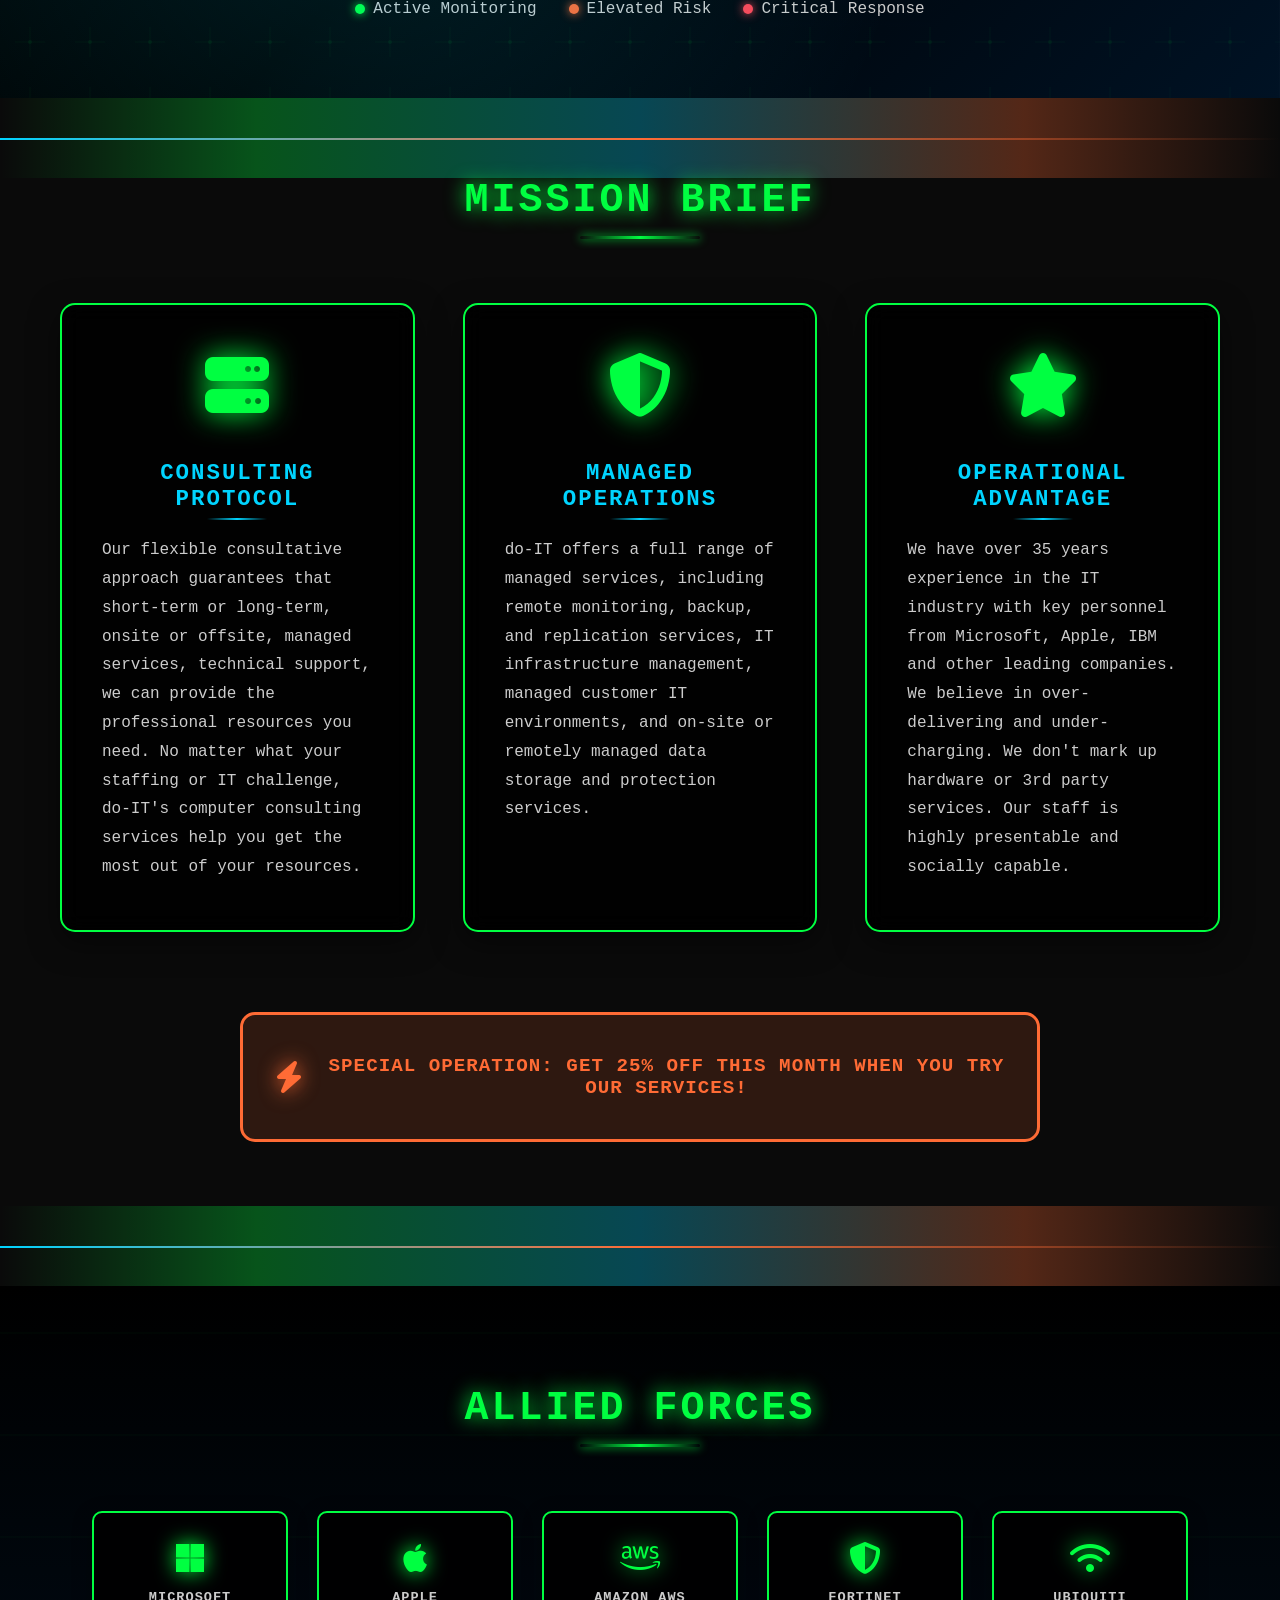
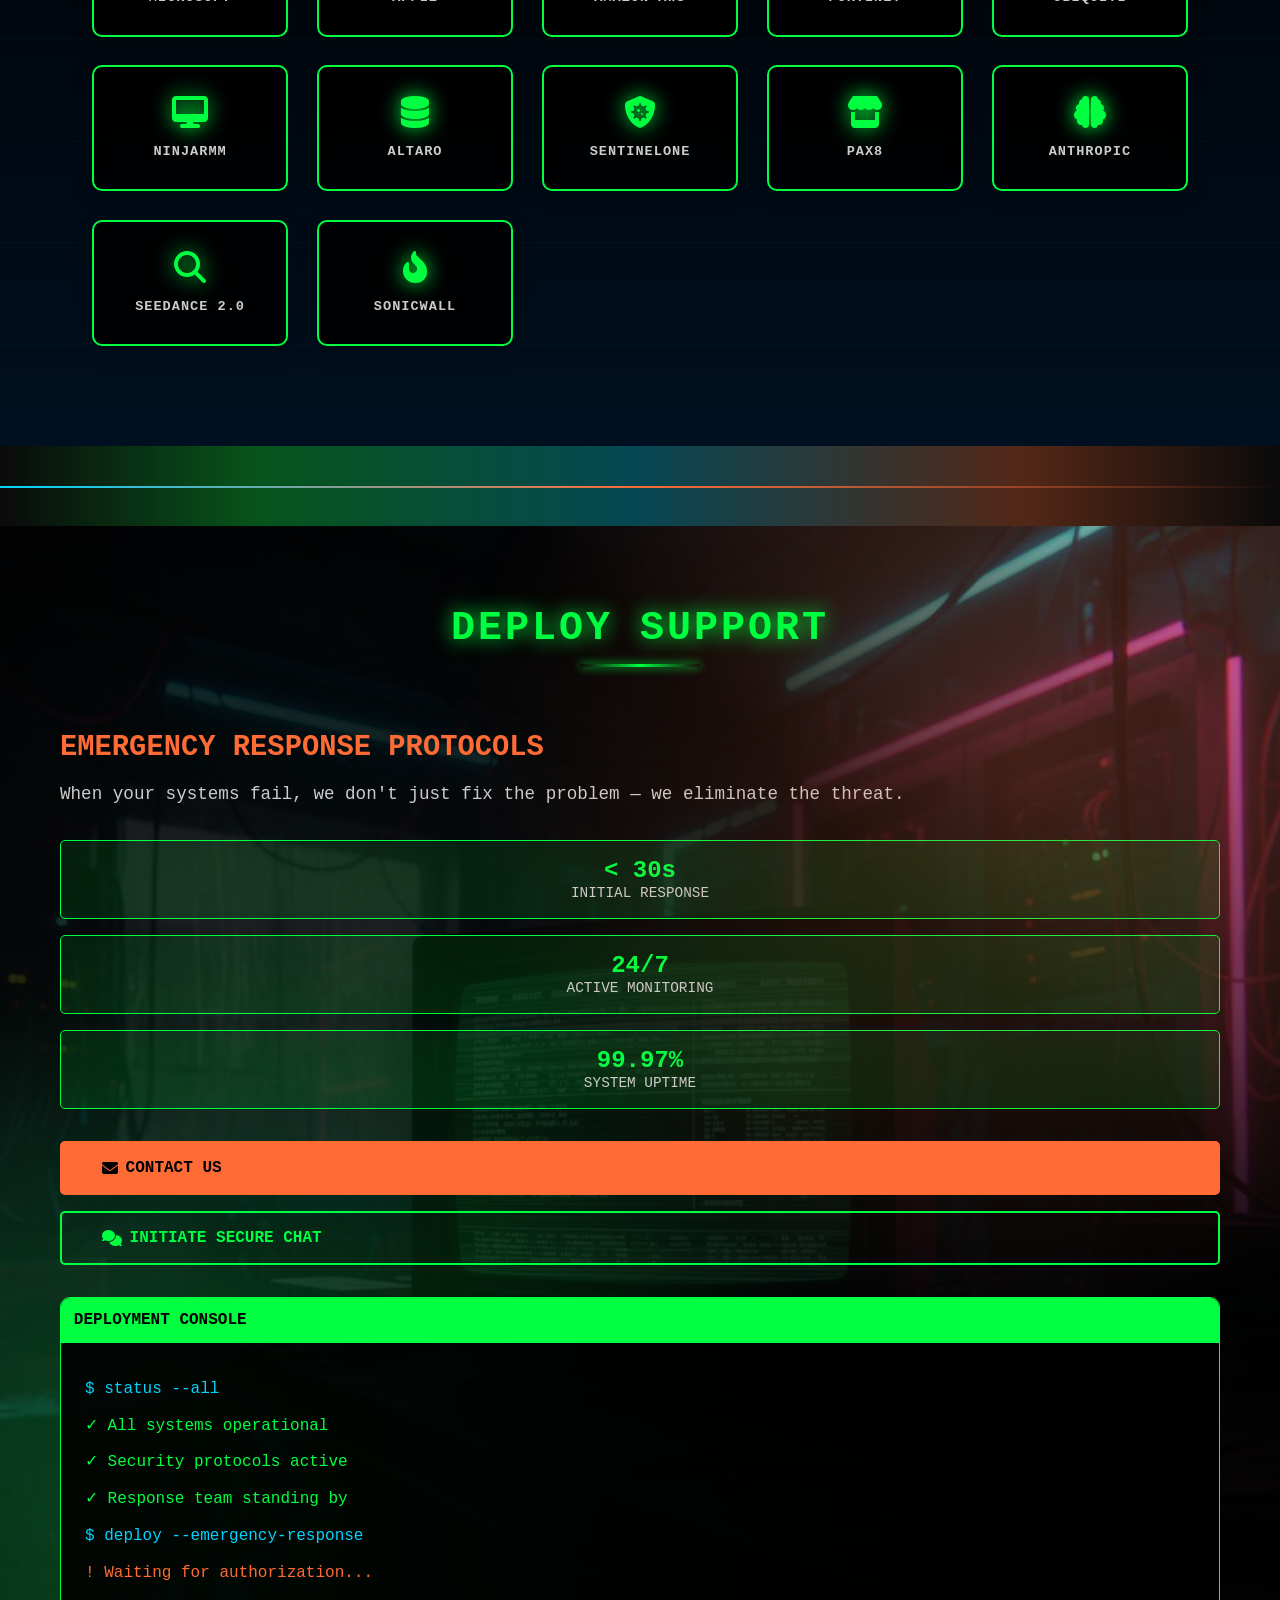
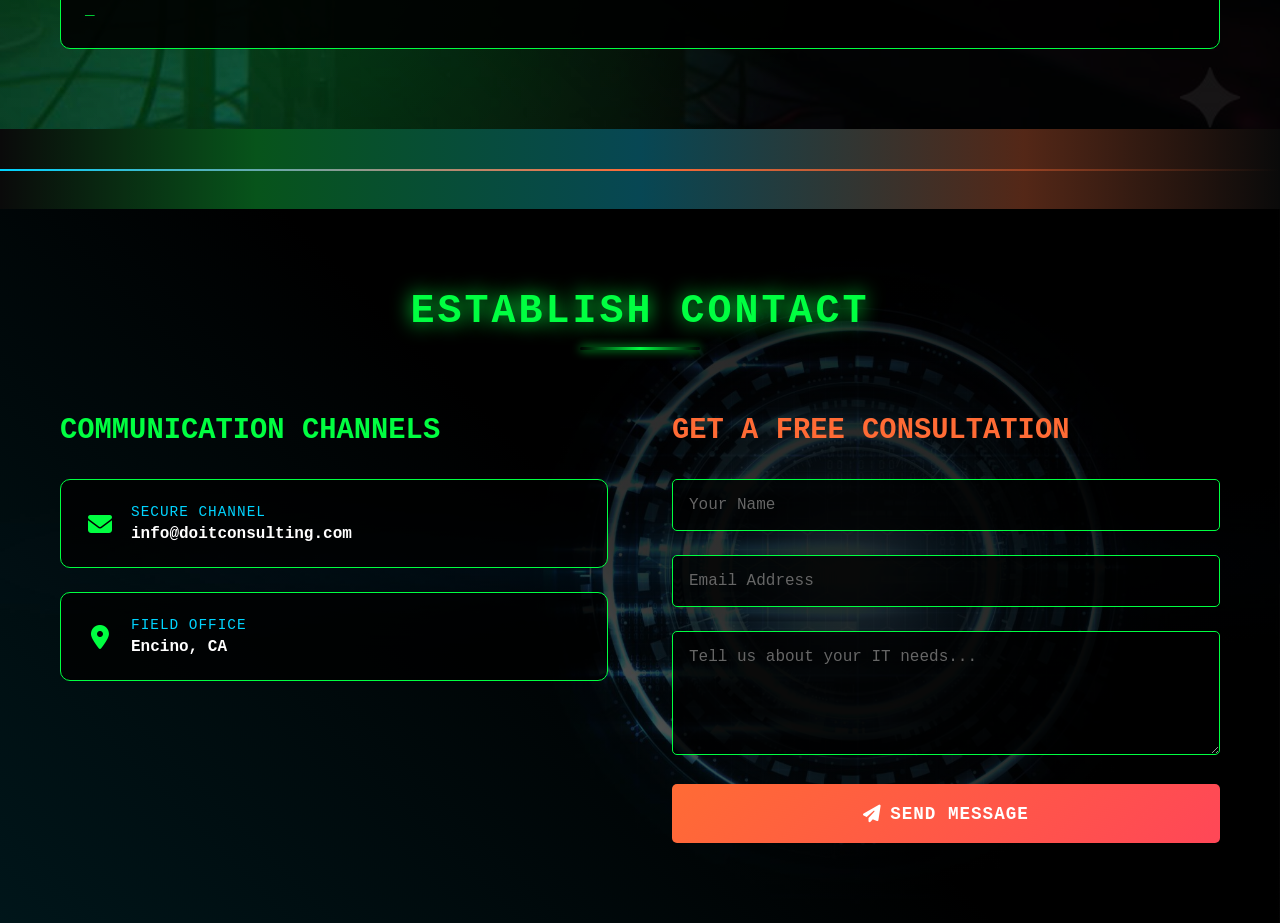
==== commit 641c251c: "📝 PROFESSIONAL TITLE: Changed browser tab from 'Global Operations Command Center' to 'do-IT | tech d" ====
--- a/index.html
+++ b/index.html
@@ -3,8 +3,8 @@
 <head>
     <meta charset="UTF-8">
     <meta name="viewport" content="width=device-width, initial-scale=1.0">
-    <title>DO-IT CONSULTING | Global Operations Command Center</title>
-    <meta name="description" content="Advanced cybersecurity operations and threat response. 24/7 global system monitoring and rapid deployment.">
+    <title>do-IT | tech done RIGHT</title>
+    <meta name="description" content="Professional IT consulting and managed services. 35+ years experience, no hardware markup, transparent pricing. Tech done right.">
     
     <!-- Fonts -->
     <link href="https://fonts.googleapis.com/css2?family=Orbitron:wght@400;700;900&family=Courier+Prime:wght@400;700&display=swap" rel="stylesheet">
--- a/css/vfx-style.css
+++ b/css/vfx-style.css
@@ -51,6 +51,15 @@
     100% { 
         transform: translateY(100vh);
         opacity: 0;
+    }
+}
+
+@keyframes pulse {
+    0%, 100% { 
+        box-shadow: 0 0 20px currentColor;
+    }
+    50% { 
+        box-shadow: 0 0 35px currentColor, 0 0 50px currentColor;
     }
 }
 
@@ -874,6 +883,9 @@
     align-items: center;
     gap: 0.5rem;
     transition: all 0.3s ease;
+    cursor: pointer;
+    position: relative;
+    overflow: hidden;
 }
 
 .contact-btn.primary {
@@ -886,6 +898,8 @@
     background: transparent;
     color: #ff6b35;
     box-shadow: 0 0 20px #ff6b35;
+    transform: translateY(-3px) scale(1.05);
+    animation: pulse 1.5s infinite;
 }
 
 .contact-btn.secondary {
@@ -898,6 +912,25 @@
     background: #00ff41;
     color: #000;
     box-shadow: 0 0 20px #00ff41;
+    transform: translateY(-3px) scale(1.05);
+    animation: pulse 1.5s infinite;
+}
+
+.contact-btn:active {
+    transform: translateY(0) scale(0.95);
+    box-shadow: 0 0 10px currentColor;
+}
+
+.contact-btn::before {
+    content: '→';
+    opacity: 0;
+    transition: all 0.3s ease;
+    margin-right: -10px;
+}
+
+.contact-btn:hover::before {
+    opacity: 1;
+    margin-right: 5px;
 }
 
 .deploy-terminal {
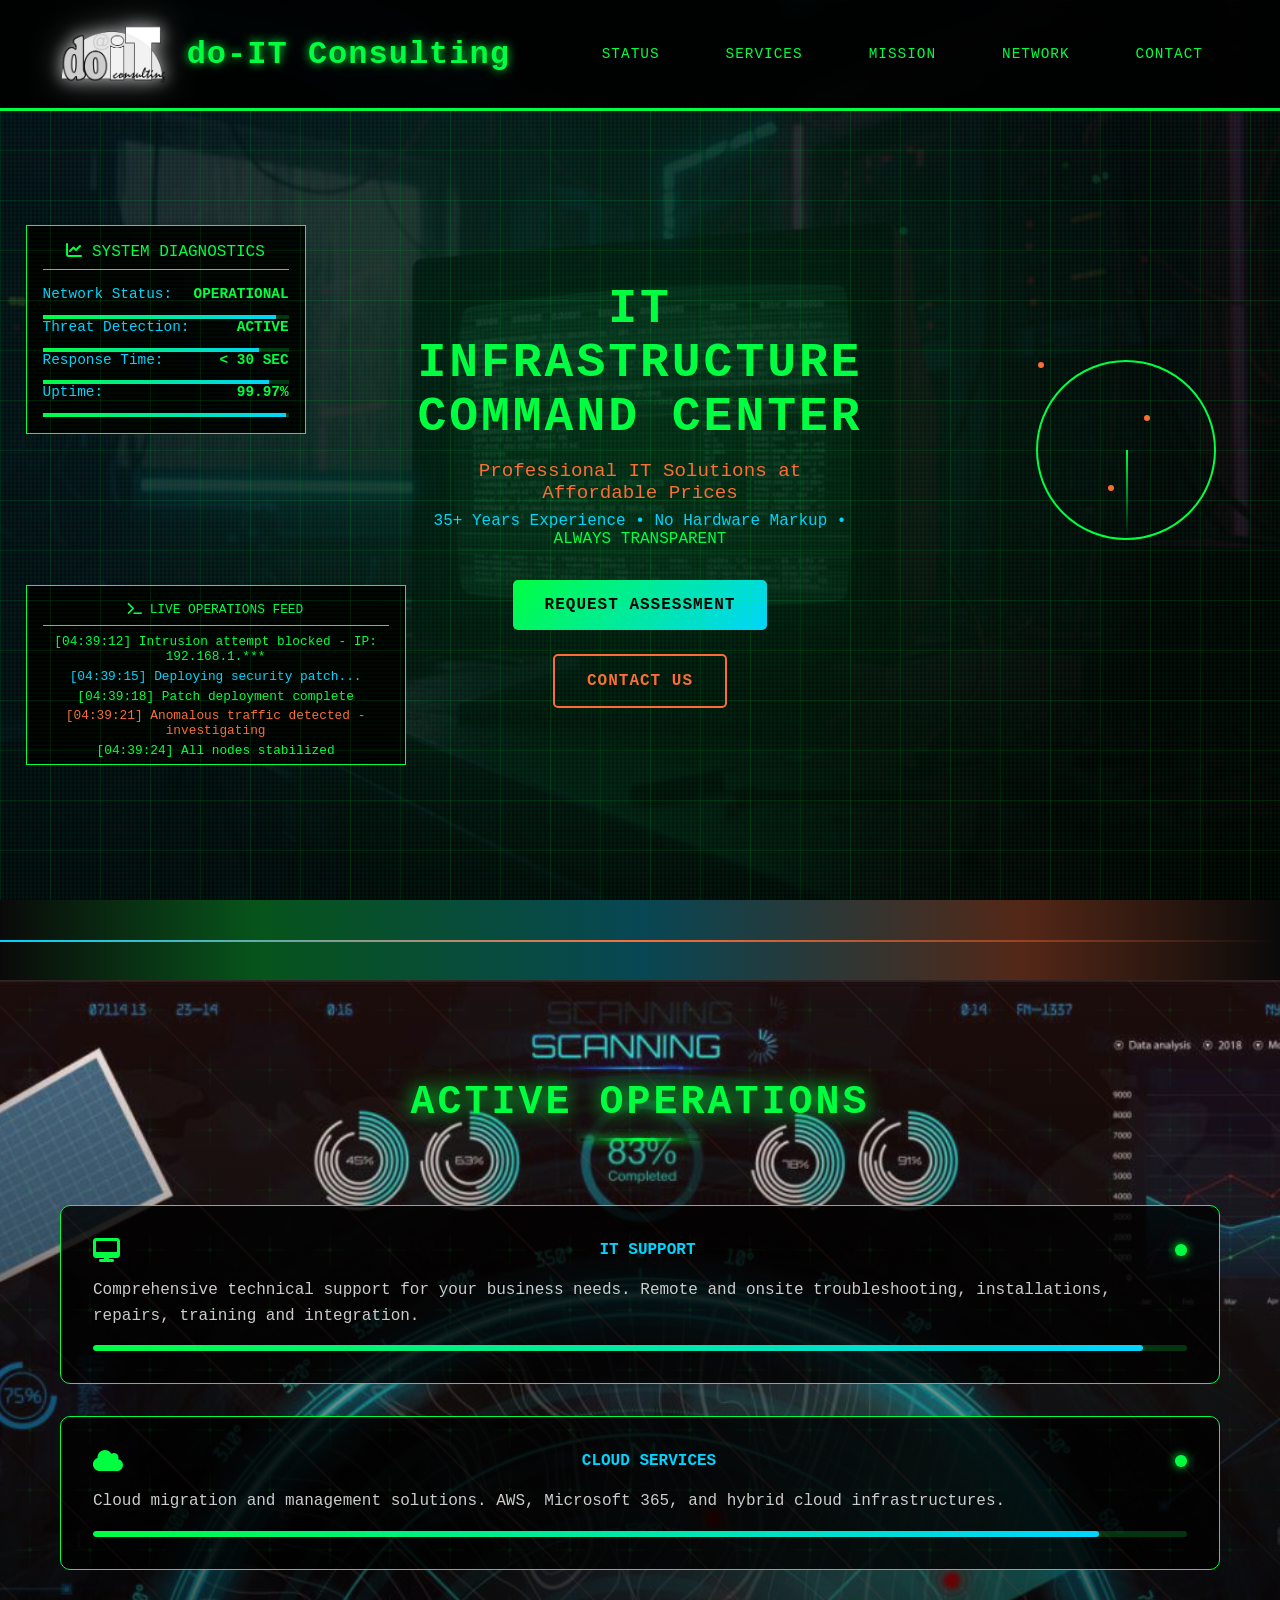
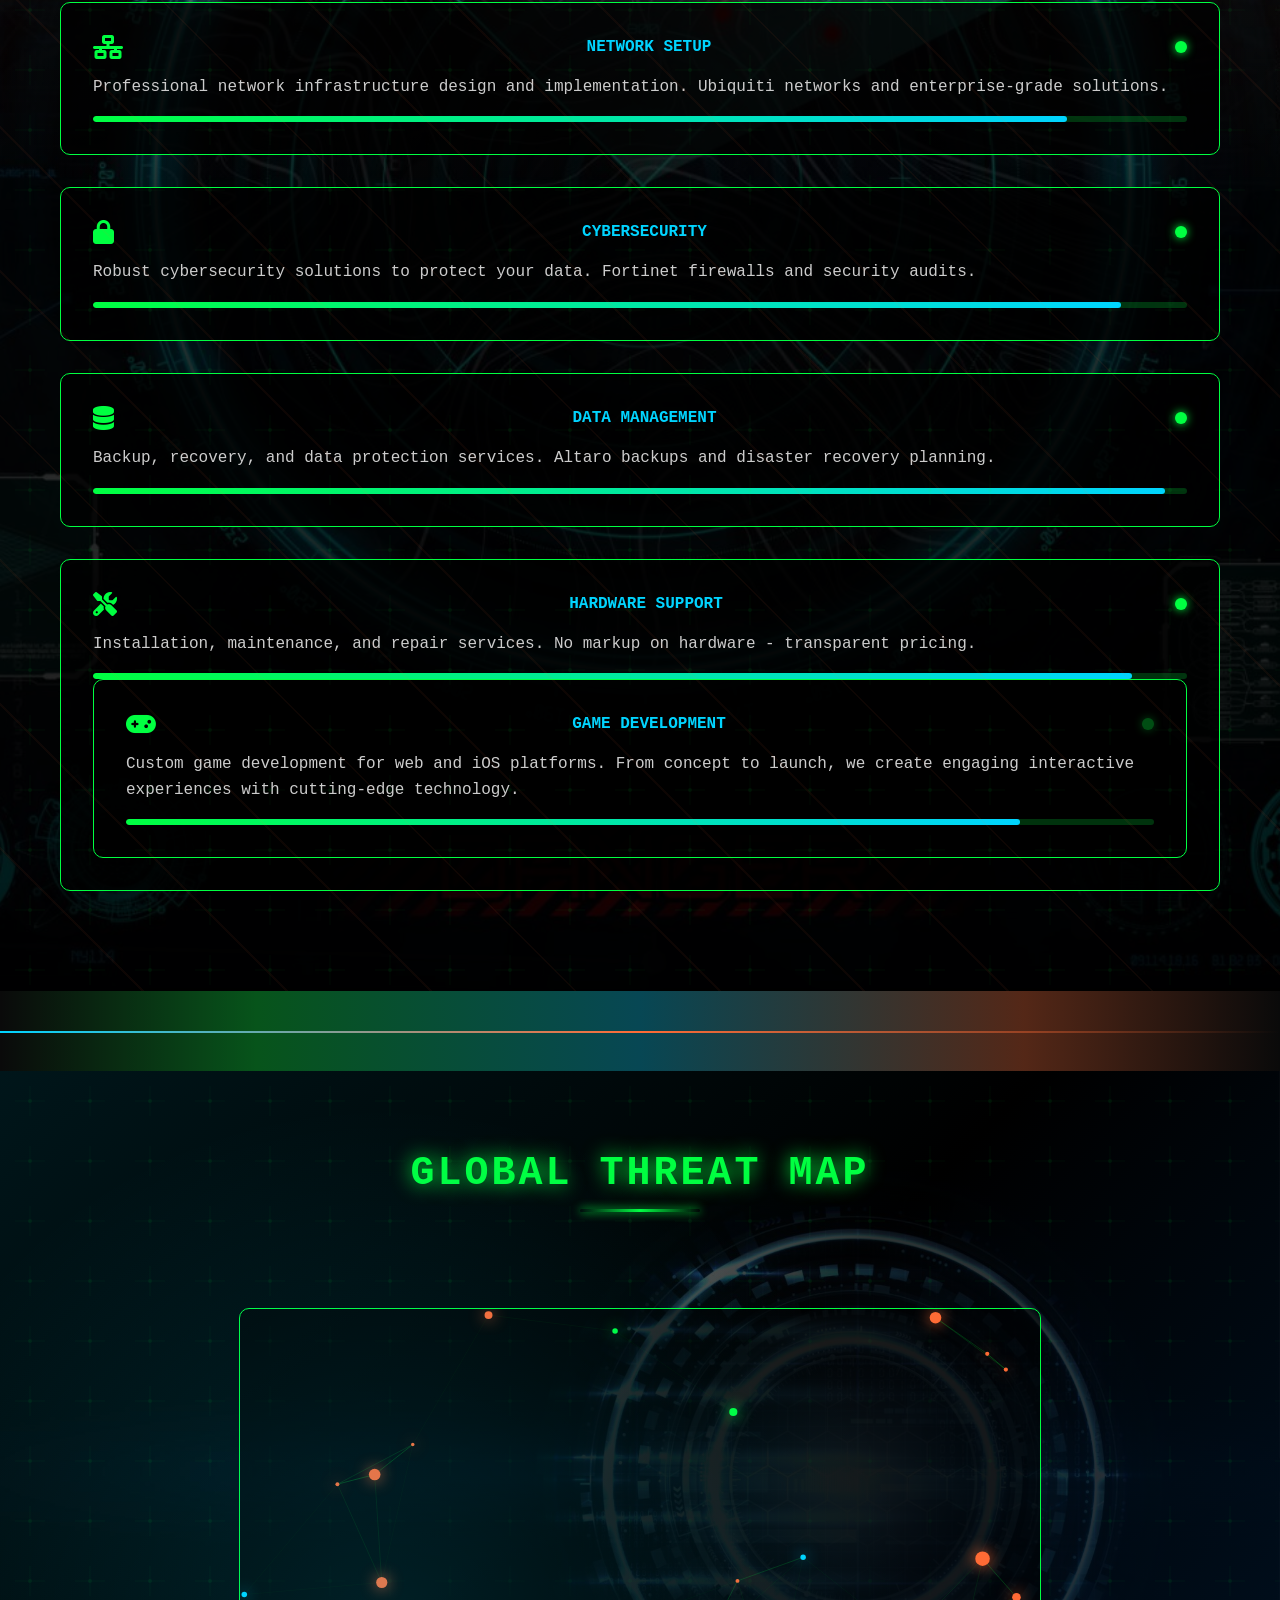
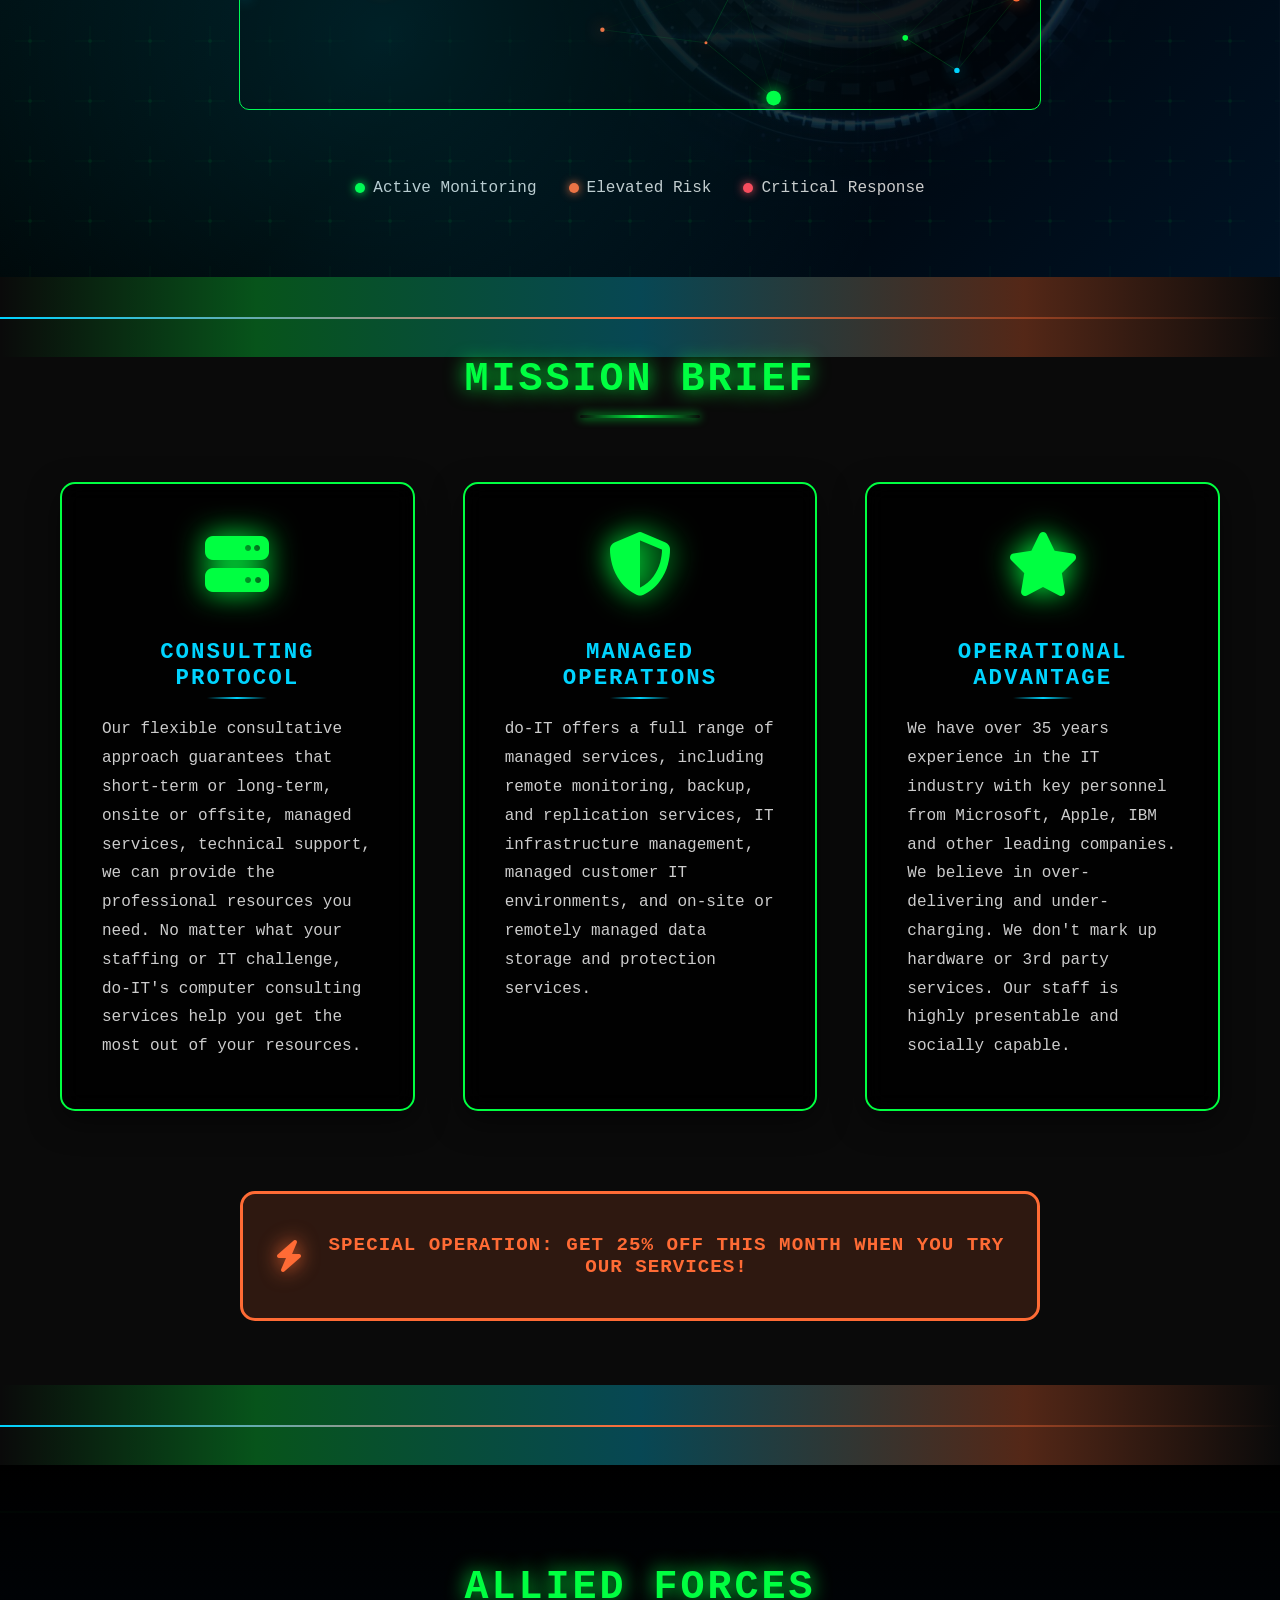
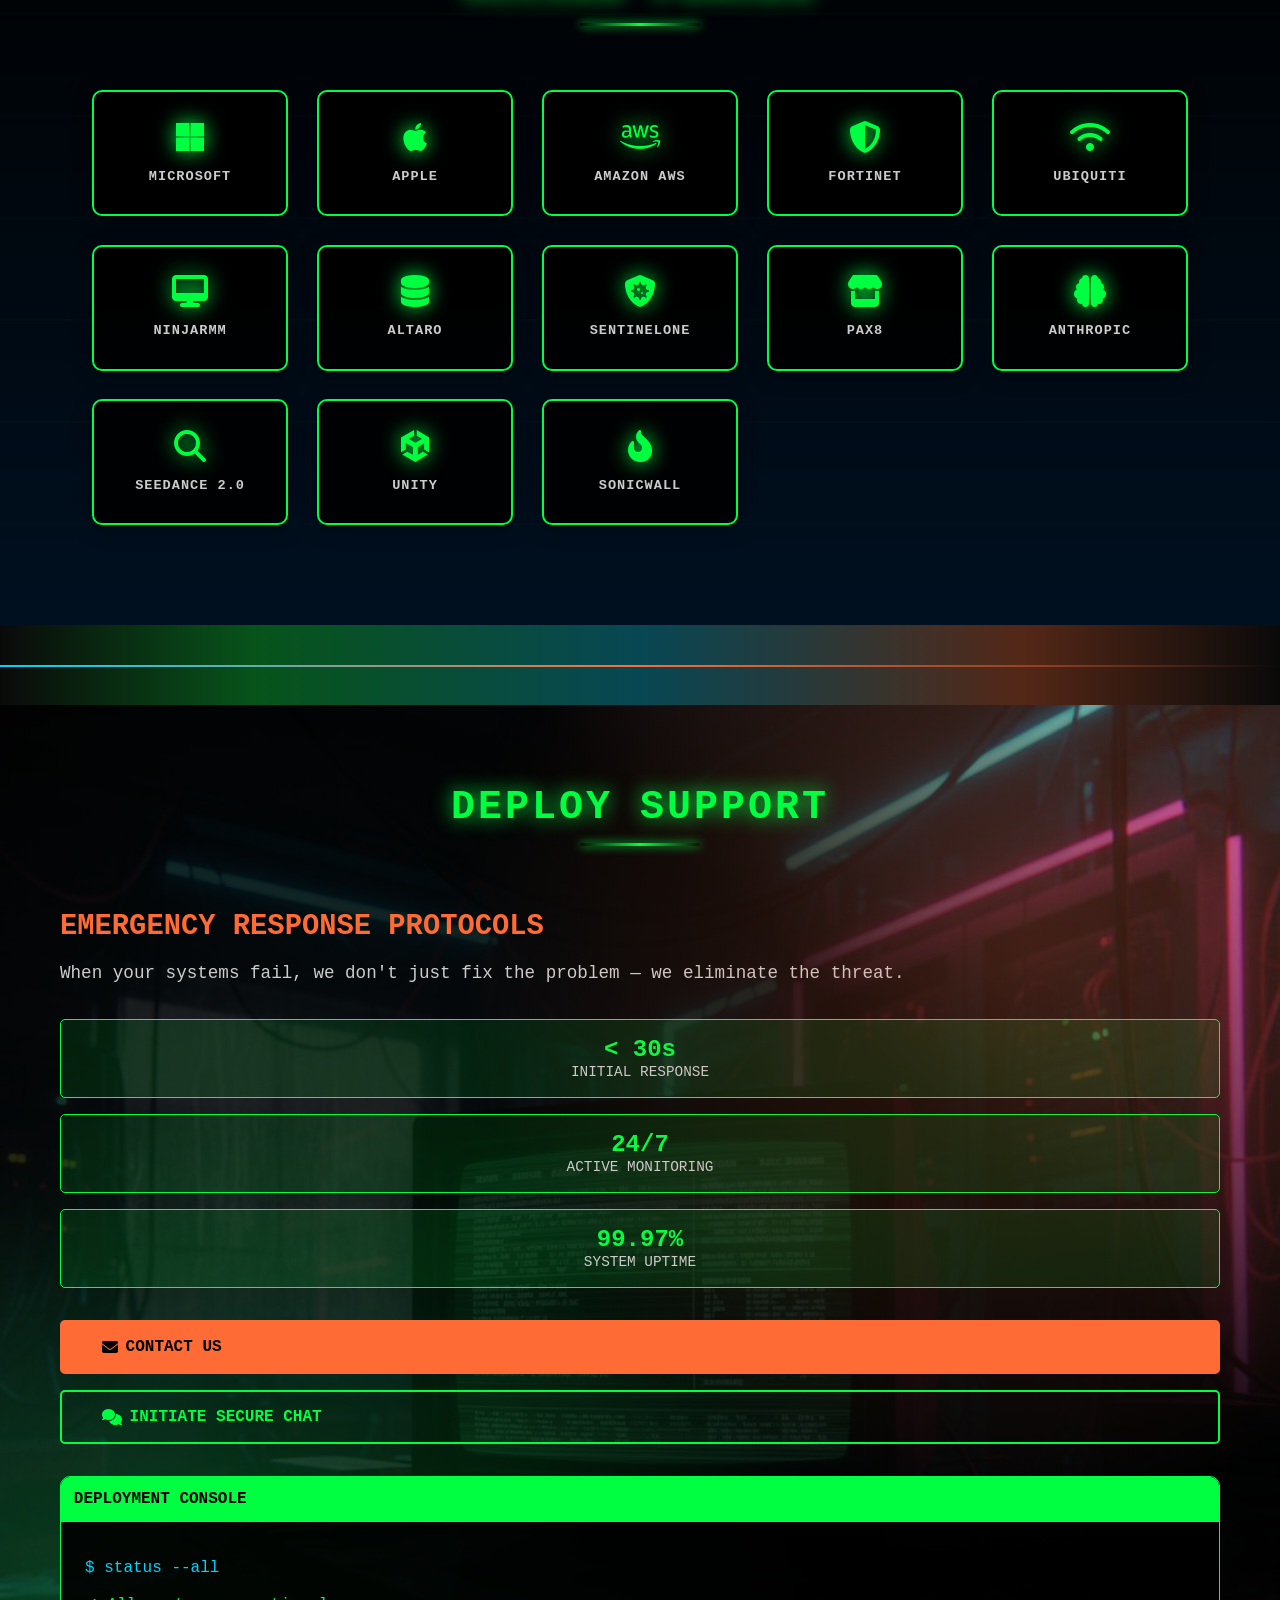
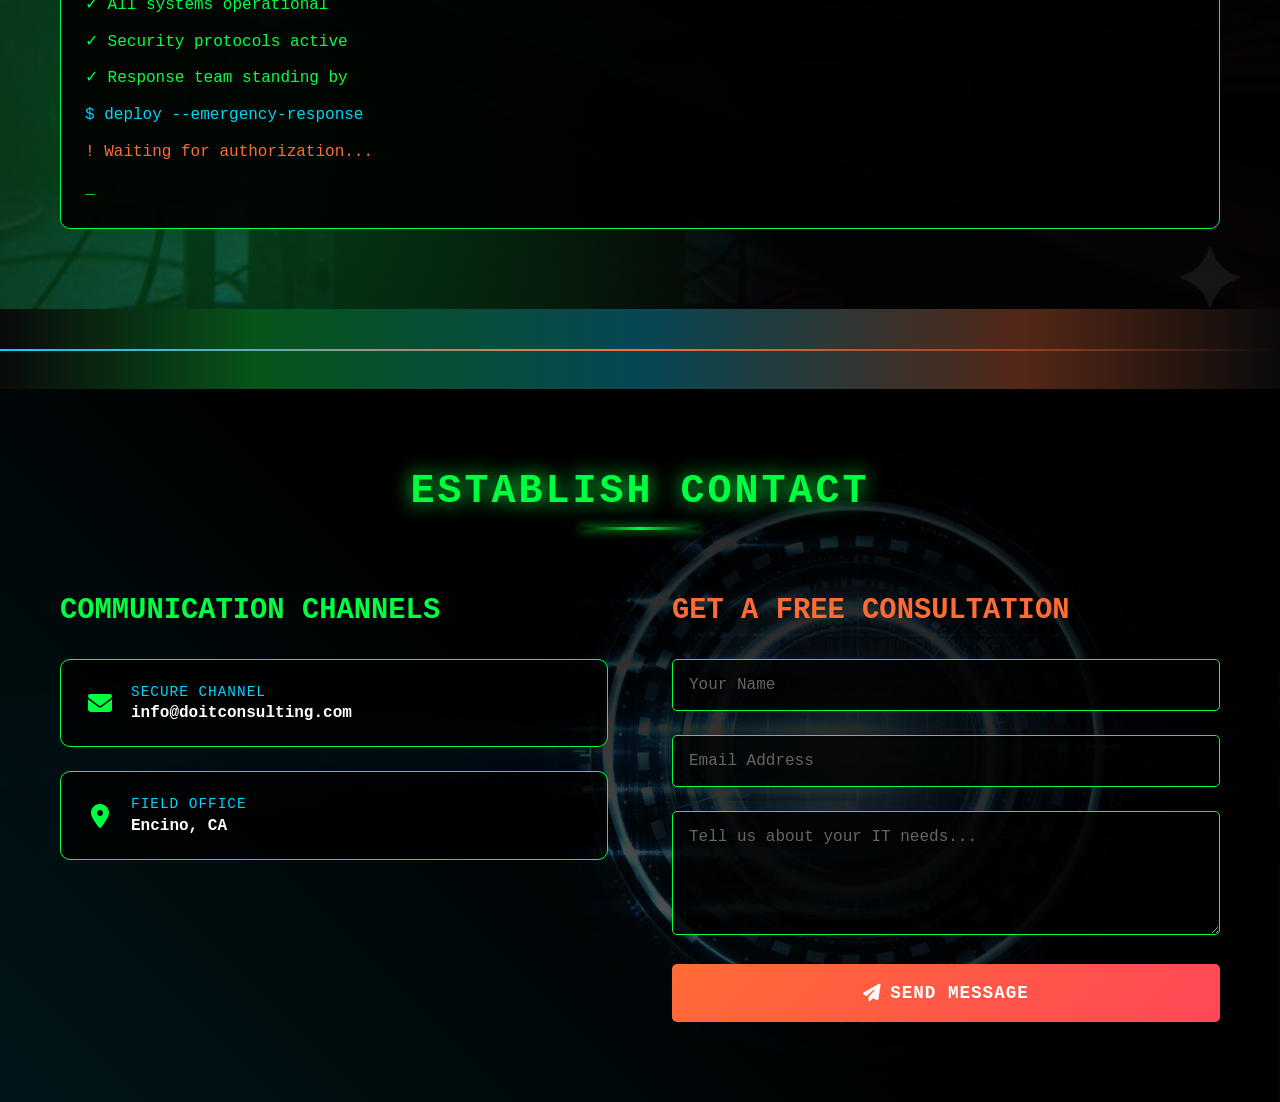
==== commit 7940580d: "Add game development service and Unity partner logo" ====
--- a/index.html
+++ b/index.html
@@ -218,6 +218,19 @@
                             <div class="progress-fill" style="width: 95%;"></div>
                         </div>
                     </div>
+
+                <div class="operation-card">
+                    <div class="card-header">
+                        <i class="fas fa-gamepad"></i>
+                        <span>GAME DEVELOPMENT</span>
+                        <div class="status-indicator active"></div>
+                    </div>
+                    <div class="card-content">
+                        <p>Custom game development for web and iOS platforms. From concept to launch, we create engaging interactive experiences with cutting-edge technology.</p>
+                        <div class="progress-bar">
+                            <div class="progress-fill" style="width: 87%;"></div>
+                        </div>
+                    </div>
                 </div>
             </div>
         </div>
@@ -347,6 +360,10 @@
                     <span>SEEDANCE 2.0</span>
                 </div>
                 <div class="ally-badge">
+                    <i class="fab fa-unity"></i>
+                    <span>UNITY</span>
+                </div>
+                                <div class="ally-badge">
                     <i class="fas fa-fire-alt"></i>
                     <span>SONICWALL</span>
                 </div>
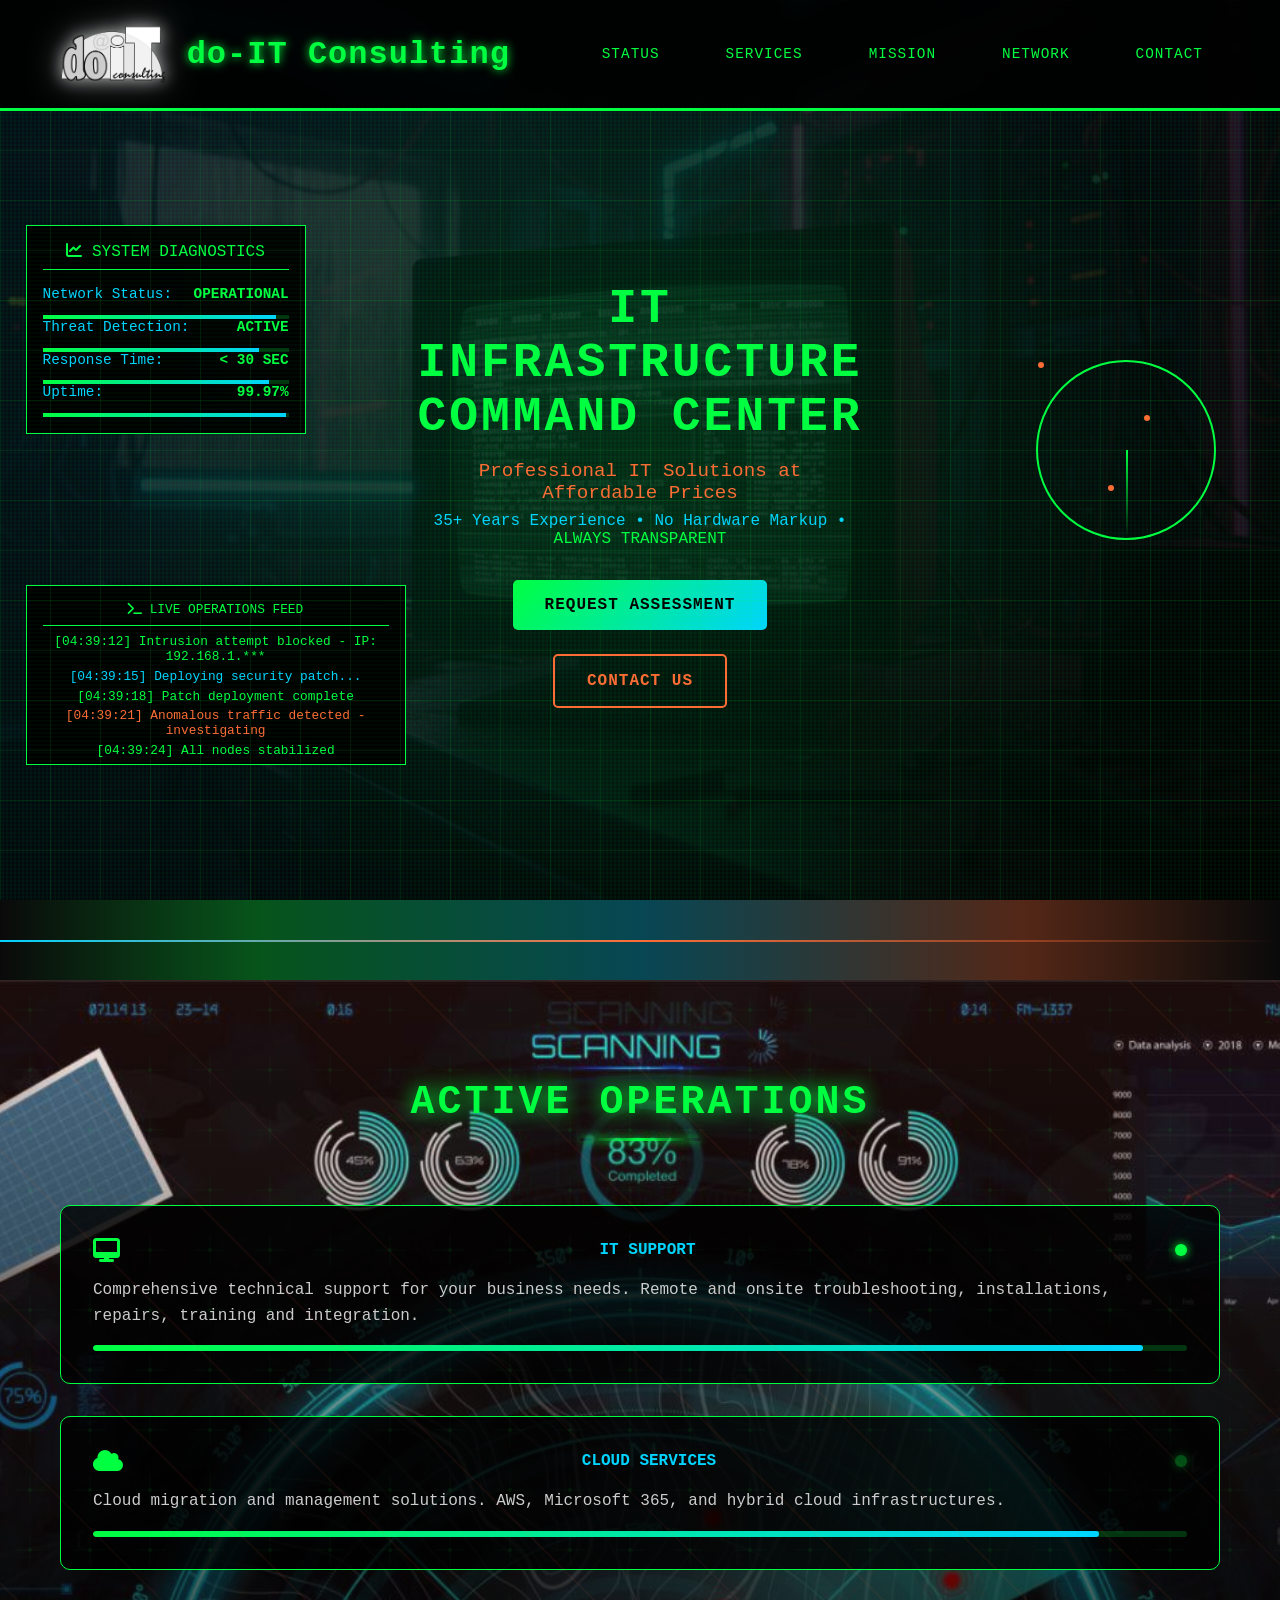
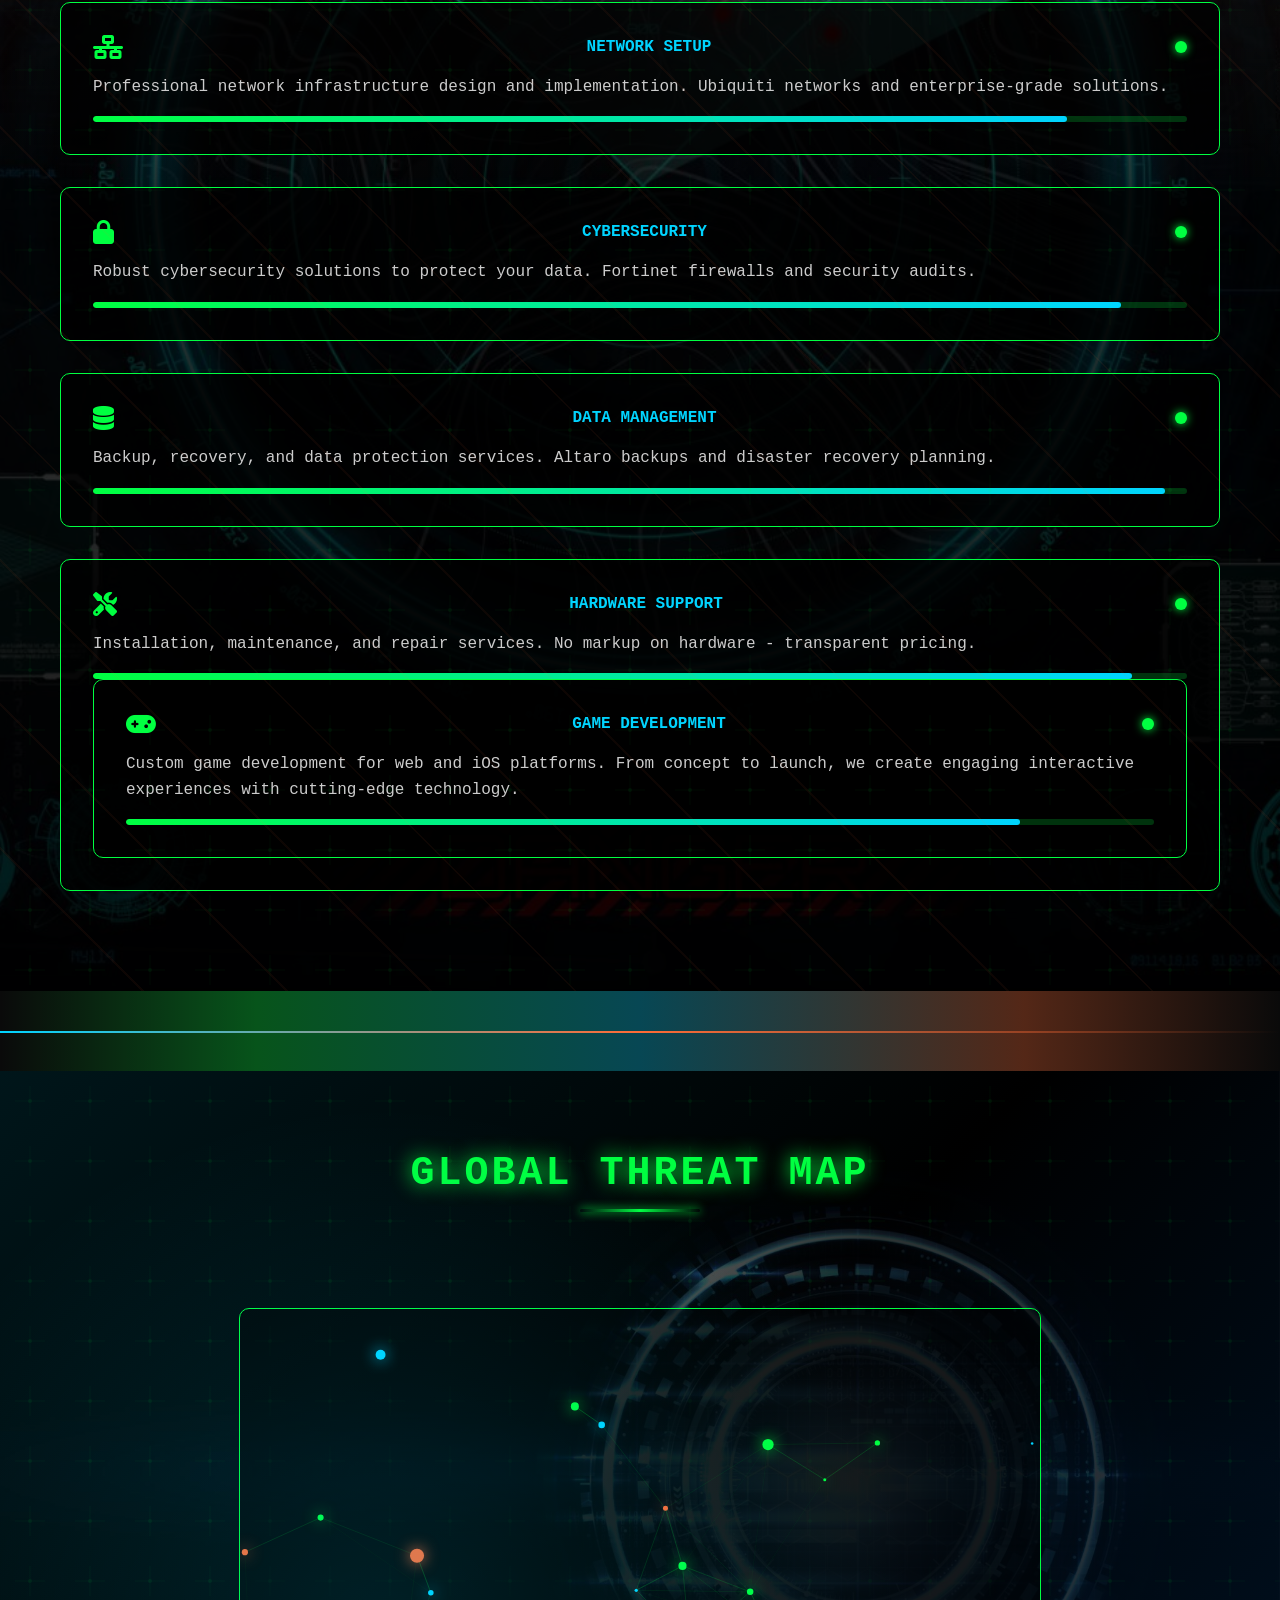
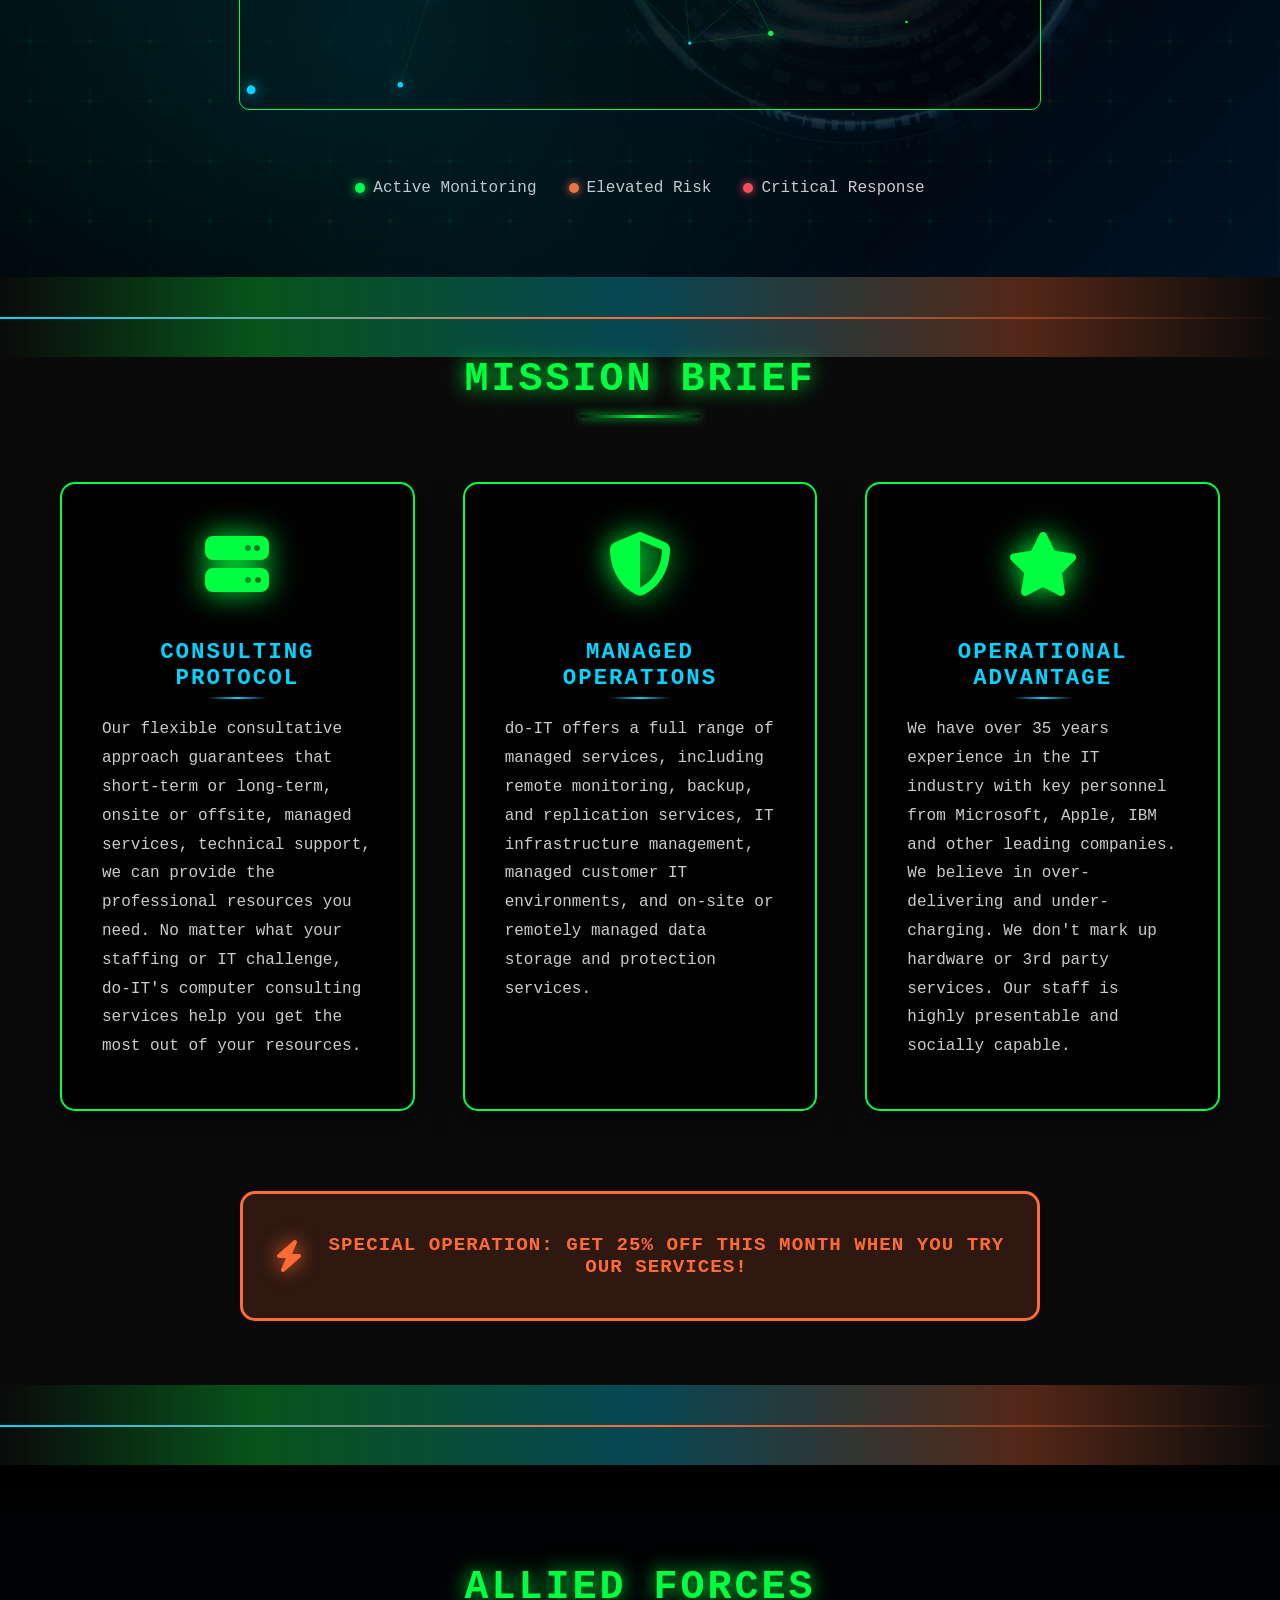
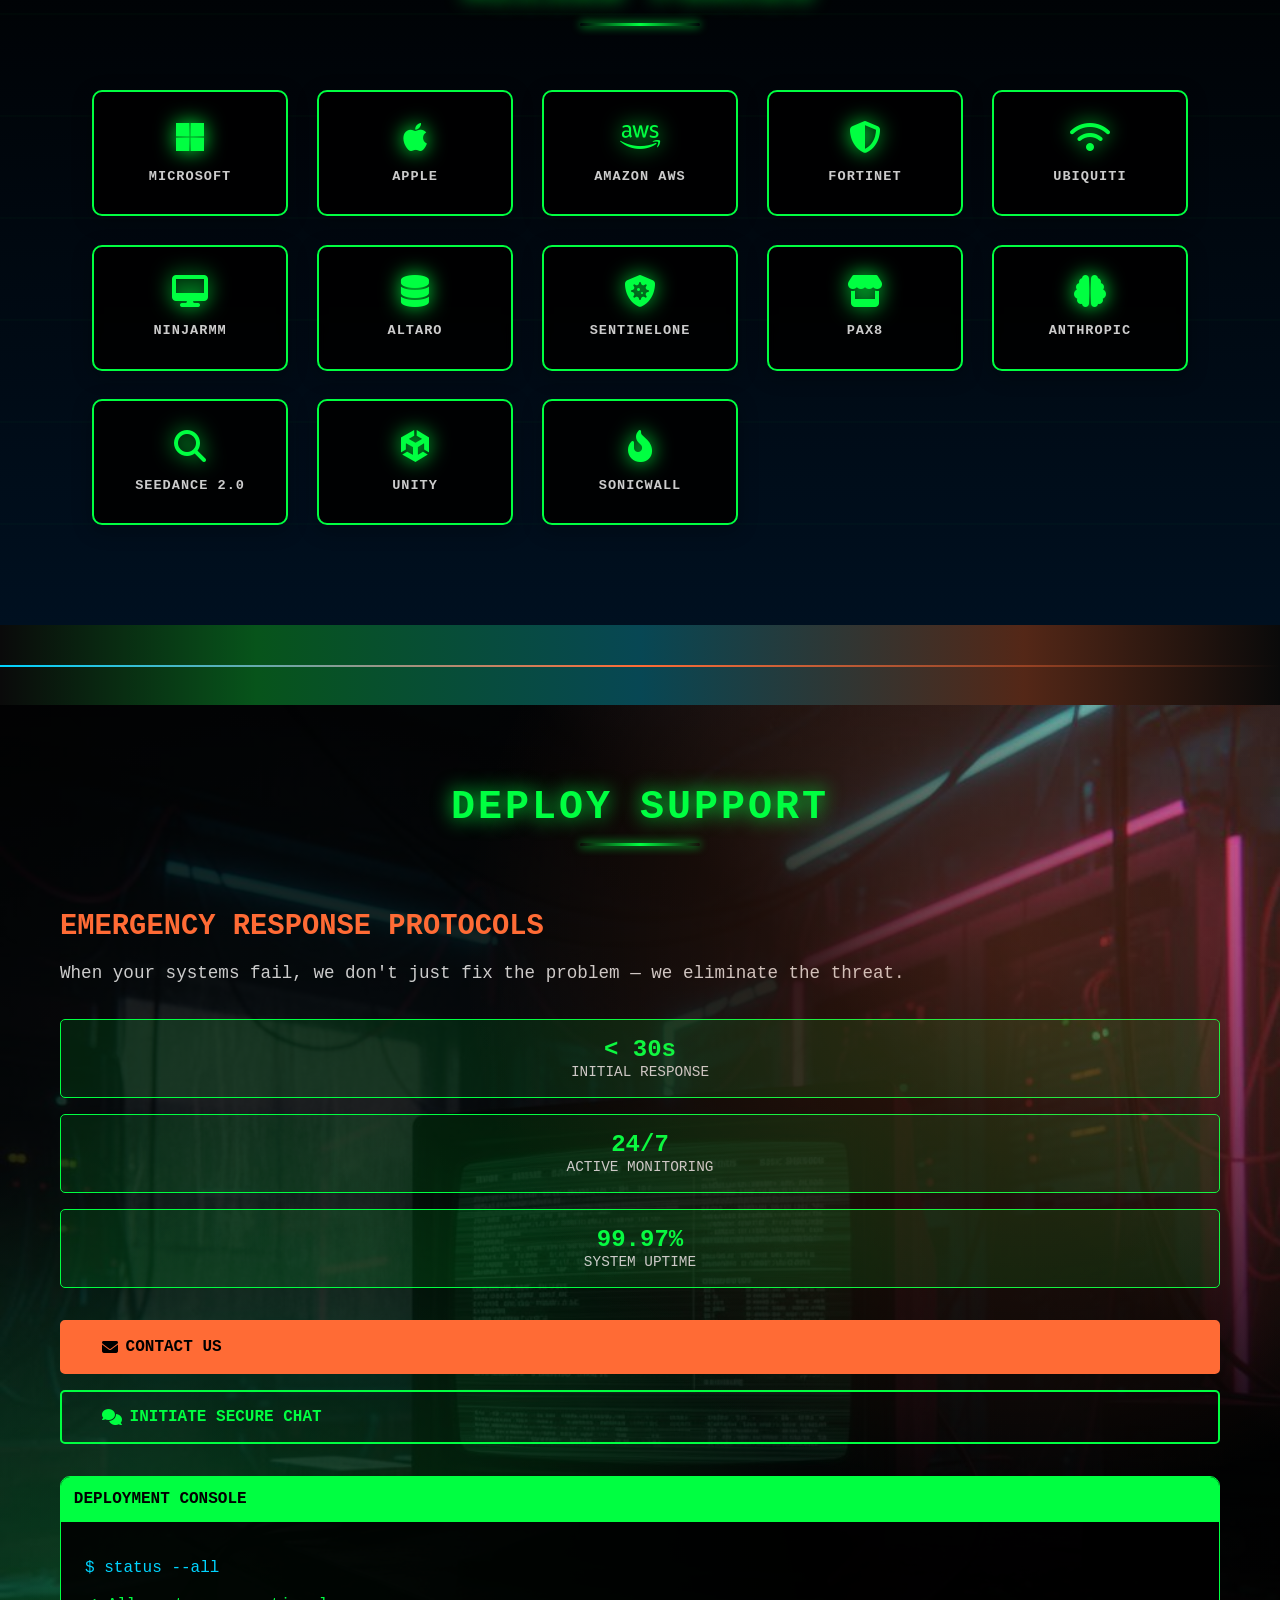
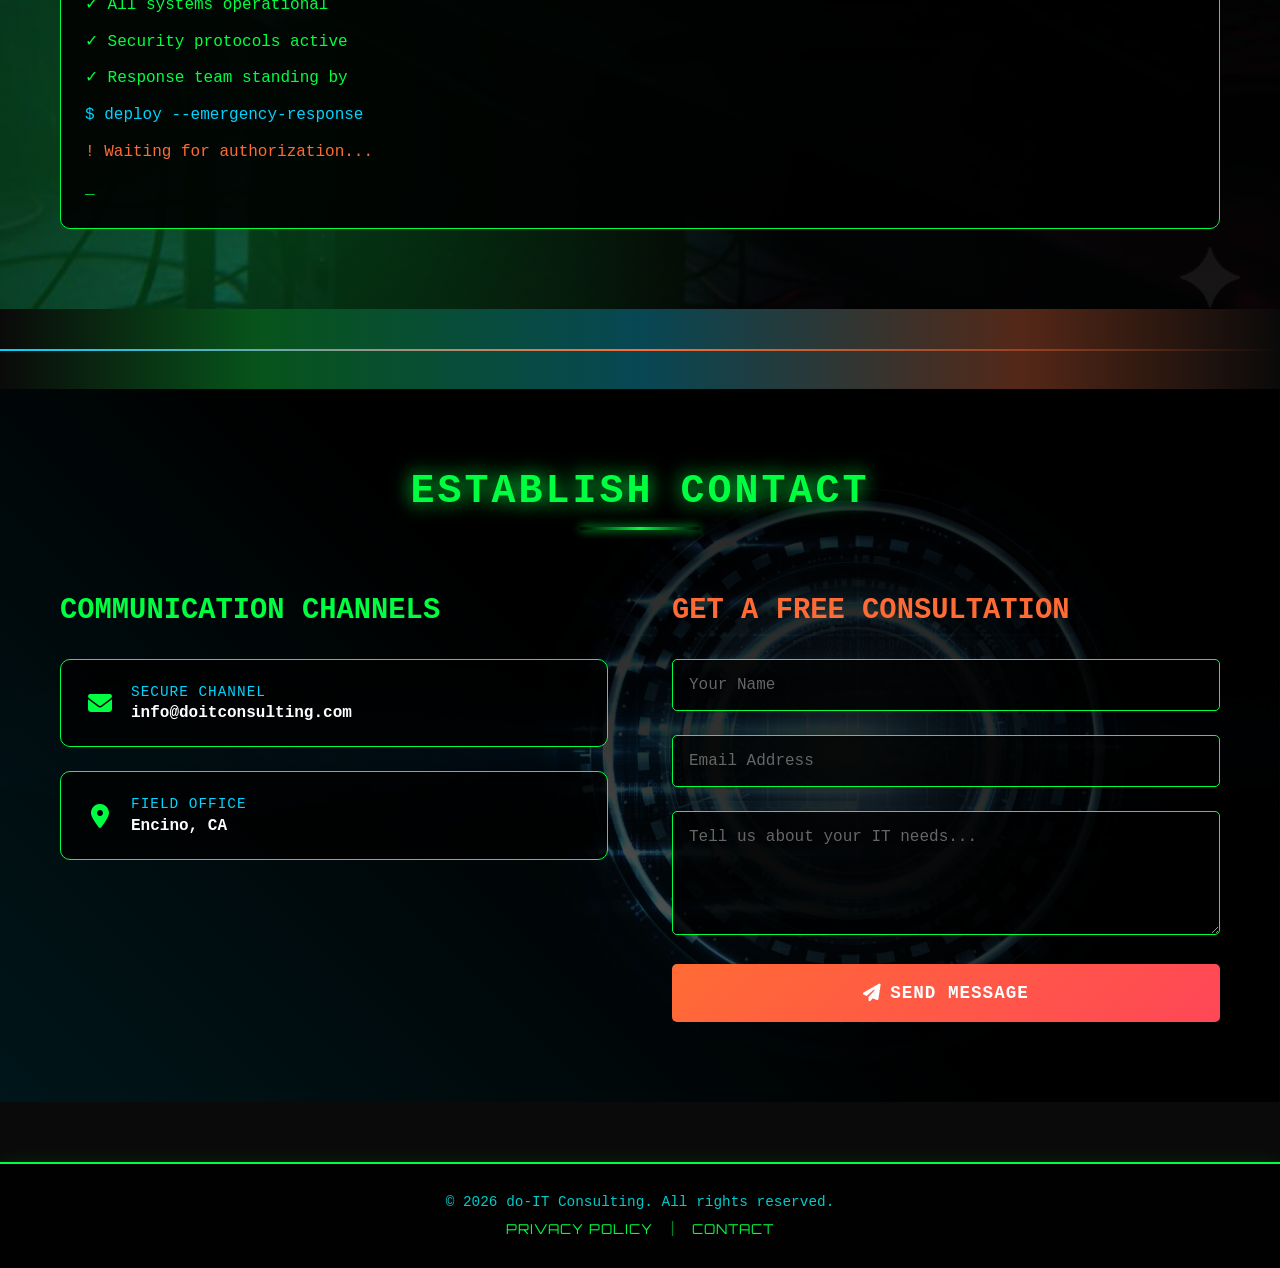
==== commit 5eb49003: "Add comprehensive privacy policy page with footer link and styling" ====
--- a/index.html
+++ b/index.html
@@ -480,7 +480,17 @@
         </div>
     </section>
 
-
+    <!-- Footer -->
+    <footer class="site-footer">
+        <div class="footer-content">
+            <p>&copy; 2026 do-IT Consulting. All rights reserved.</p>
+            <div class="footer-links">
+                <a href="privacy-policy.html" class="footer-link">PRIVACY POLICY</a>
+                <span class="separator">|</span>
+                <a href="#contact" class="footer-link">CONTACT</a>
+            </div>
+        </div>
+    </footer>
 
     <!-- VFX JavaScript -->
     <script src="js/vfx-script.js"></script>
--- a/css/vfx-style.css
+++ b/css/vfx-style.css
@@ -1730,4 +1730,78 @@
         width: 250px;
         justify-content: center;
     }
+}
+
+/* Footer Styles */
+.site-footer {
+    background: rgba(0, 0, 0, 0.9);
+    border-top: 2px solid #00ff41;
+    padding: 30px 20px;
+    text-align: center;
+    margin-top: 60px;
+    position: relative;
+    z-index: 10;
+    box-shadow: 0 0 20px rgba(0, 255, 65, 0.1);
+}
+
+.footer-content {
+    max-width: 1200px;
+    margin: 0 auto;
+}
+
+.site-footer p {
+    color: #00cccc;
+    margin-bottom: 10px;
+    font-size: 0.9rem;
+}
+
+.footer-links {
+    display: flex;
+    justify-content: center;
+    align-items: center;
+    gap: 15px;
+}
+
+.footer-link {
+    color: #00ff41;
+    text-decoration: none;
+    font-family: 'Orbitron', sans-serif;
+    font-size: 0.85rem;
+    text-transform: uppercase;
+    transition: all 0.3s ease;
+    letter-spacing: 1px;
+}
+
+.footer-link:hover {
+    color: #00ccff;
+    text-shadow: 0 0 10px #00ff41;
+}
+
+.footer-links .separator {
+    color: #00ff41;
+    opacity: 0.5;
+}
+
+@media (max-width: 768px) {
+    .site-footer {
+        padding: 20px 15px;
+        margin-top: 40px;
+    }
+
+    .footer-links {
+        flex-direction: column;
+        gap: 8px;
+    }
+
+    .footer-links .separator {
+        display: none;
+    }
+
+    .site-footer p {
+        font-size: 0.8rem;
+    }
+
+    .footer-link {
+        font-size: 0.75rem;
+    }
 }
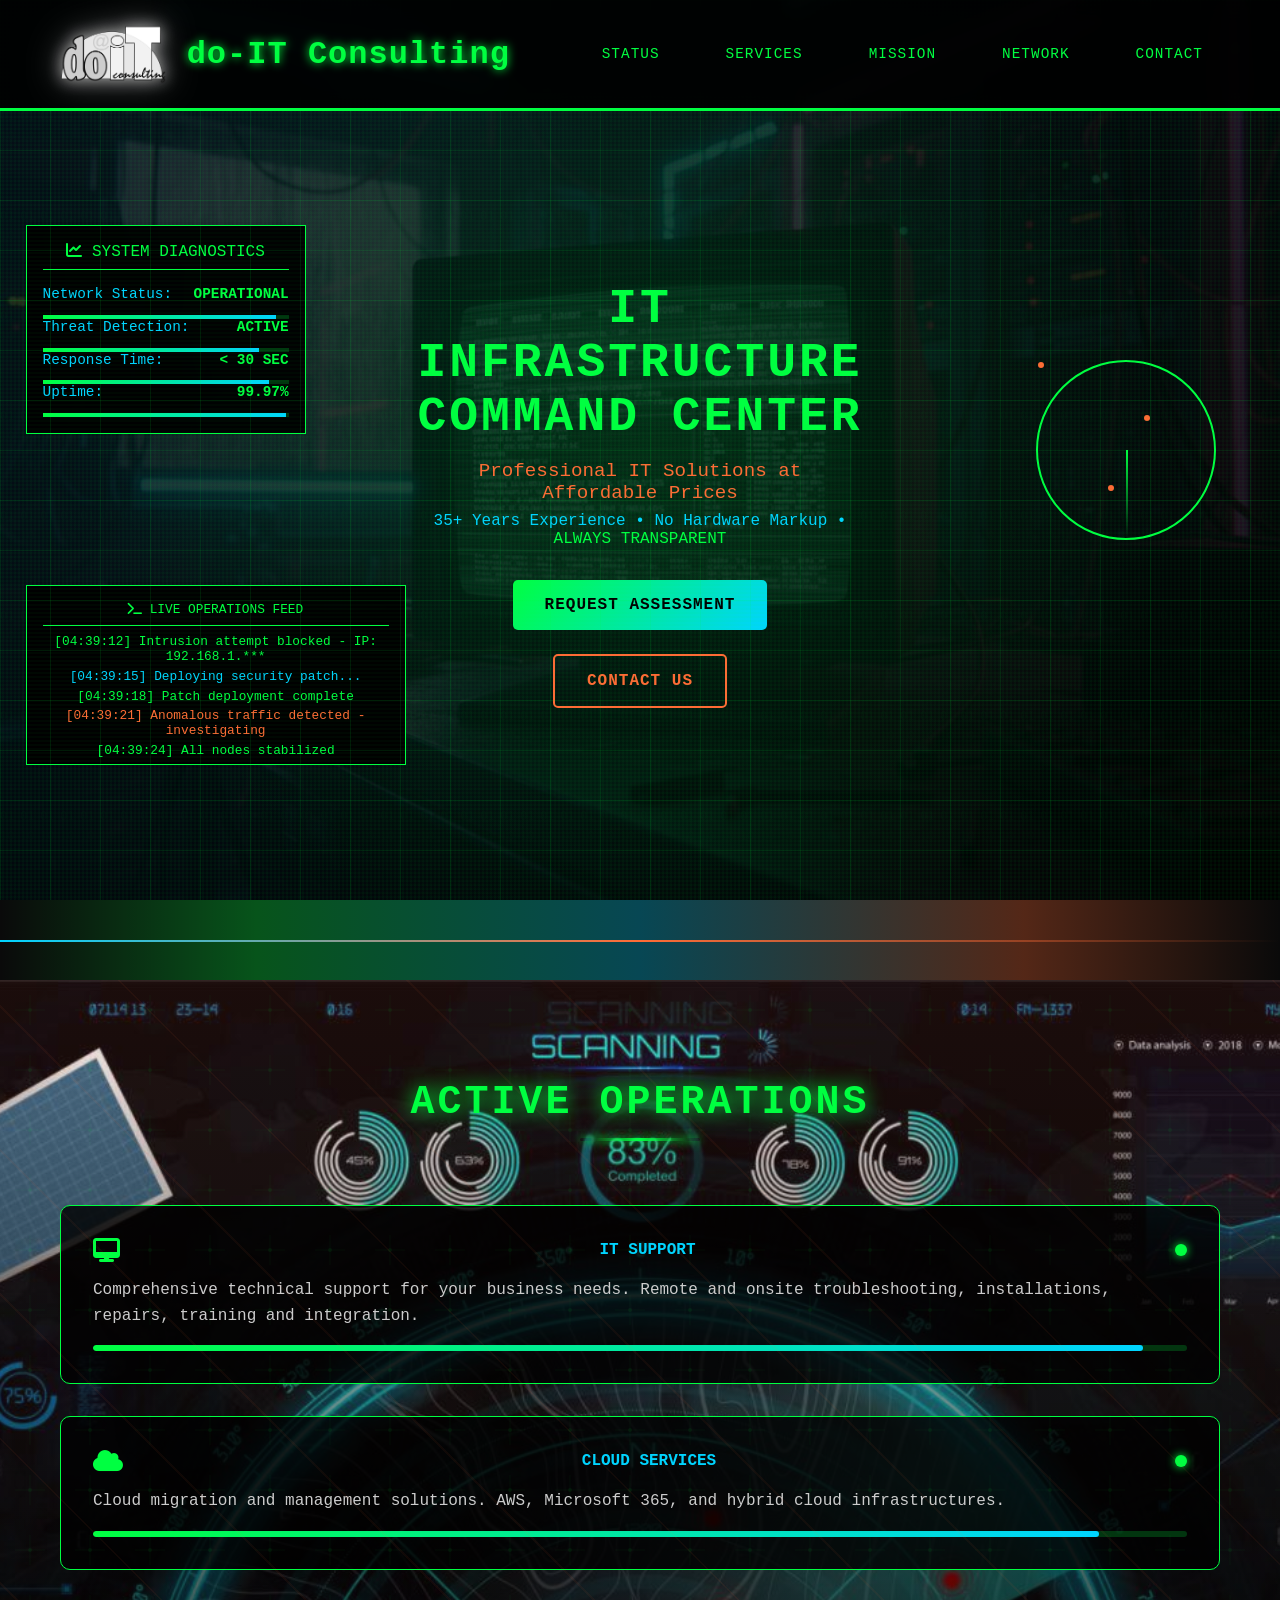
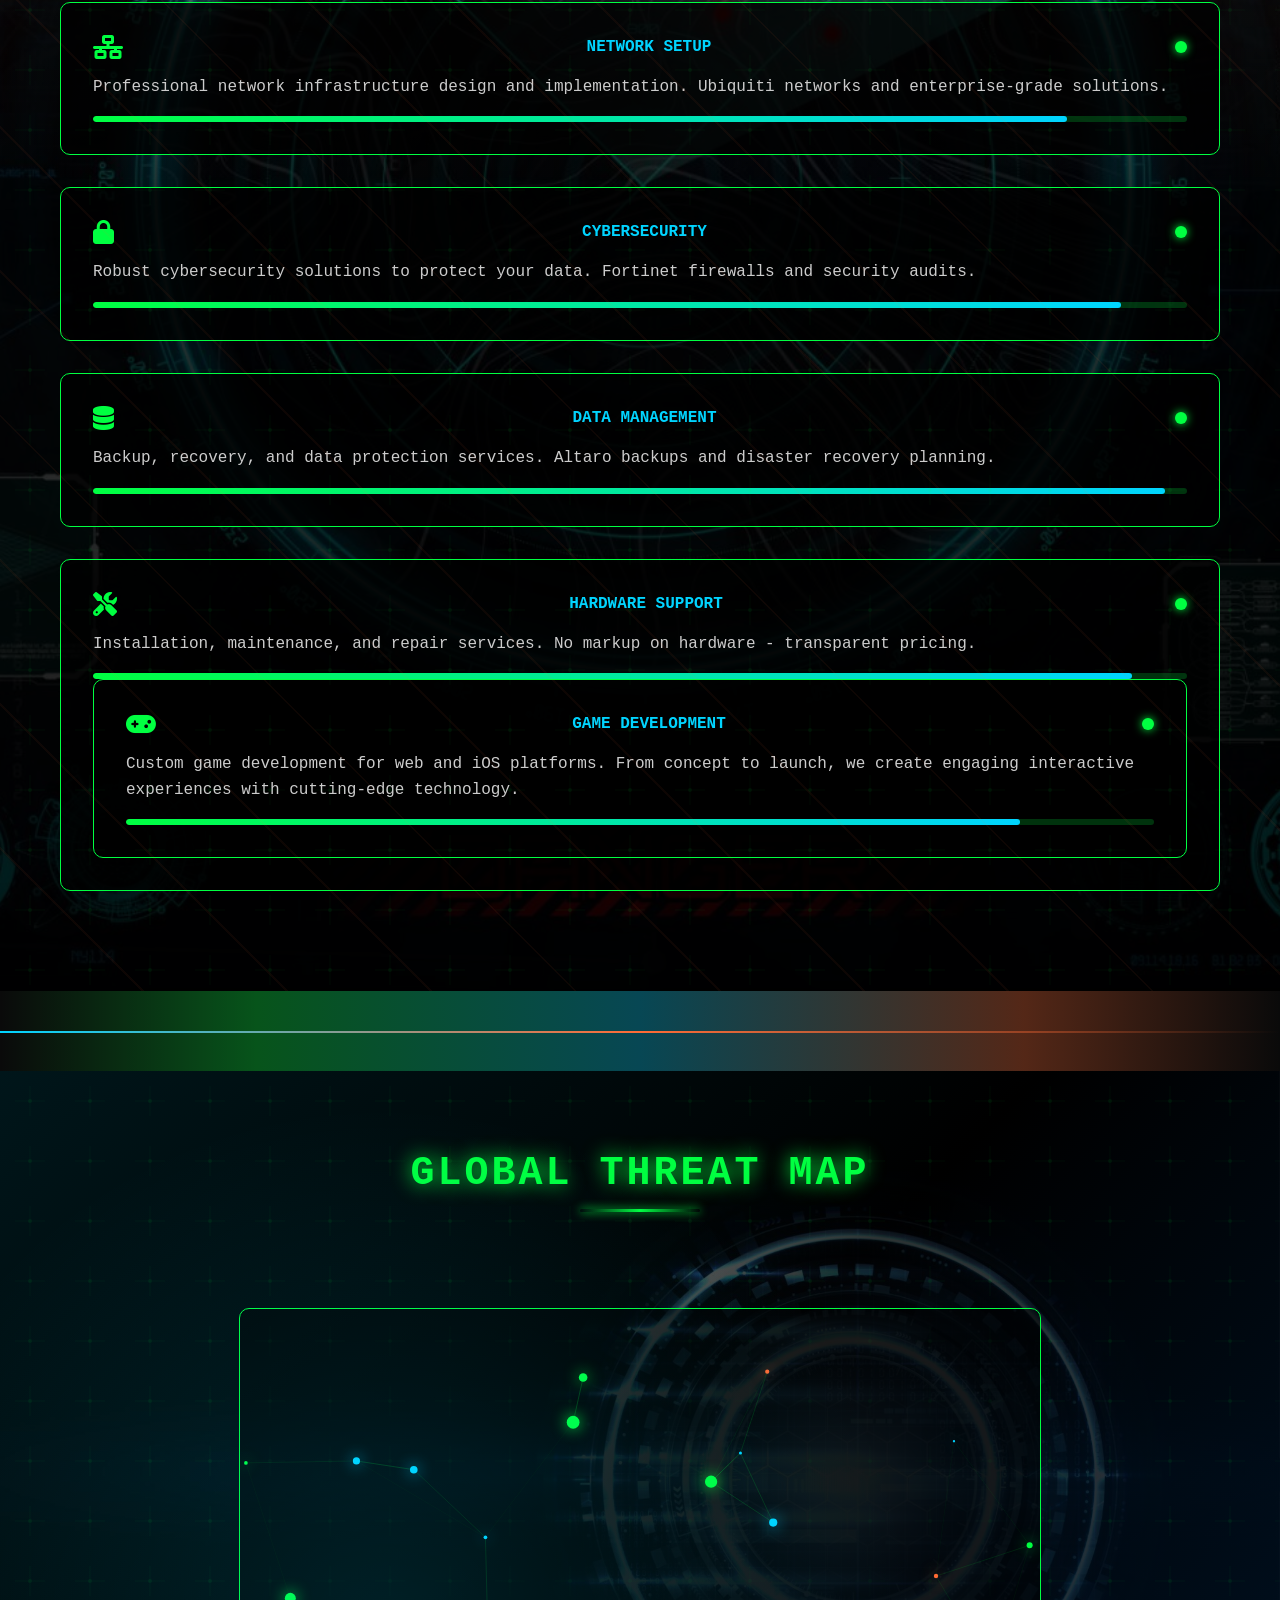
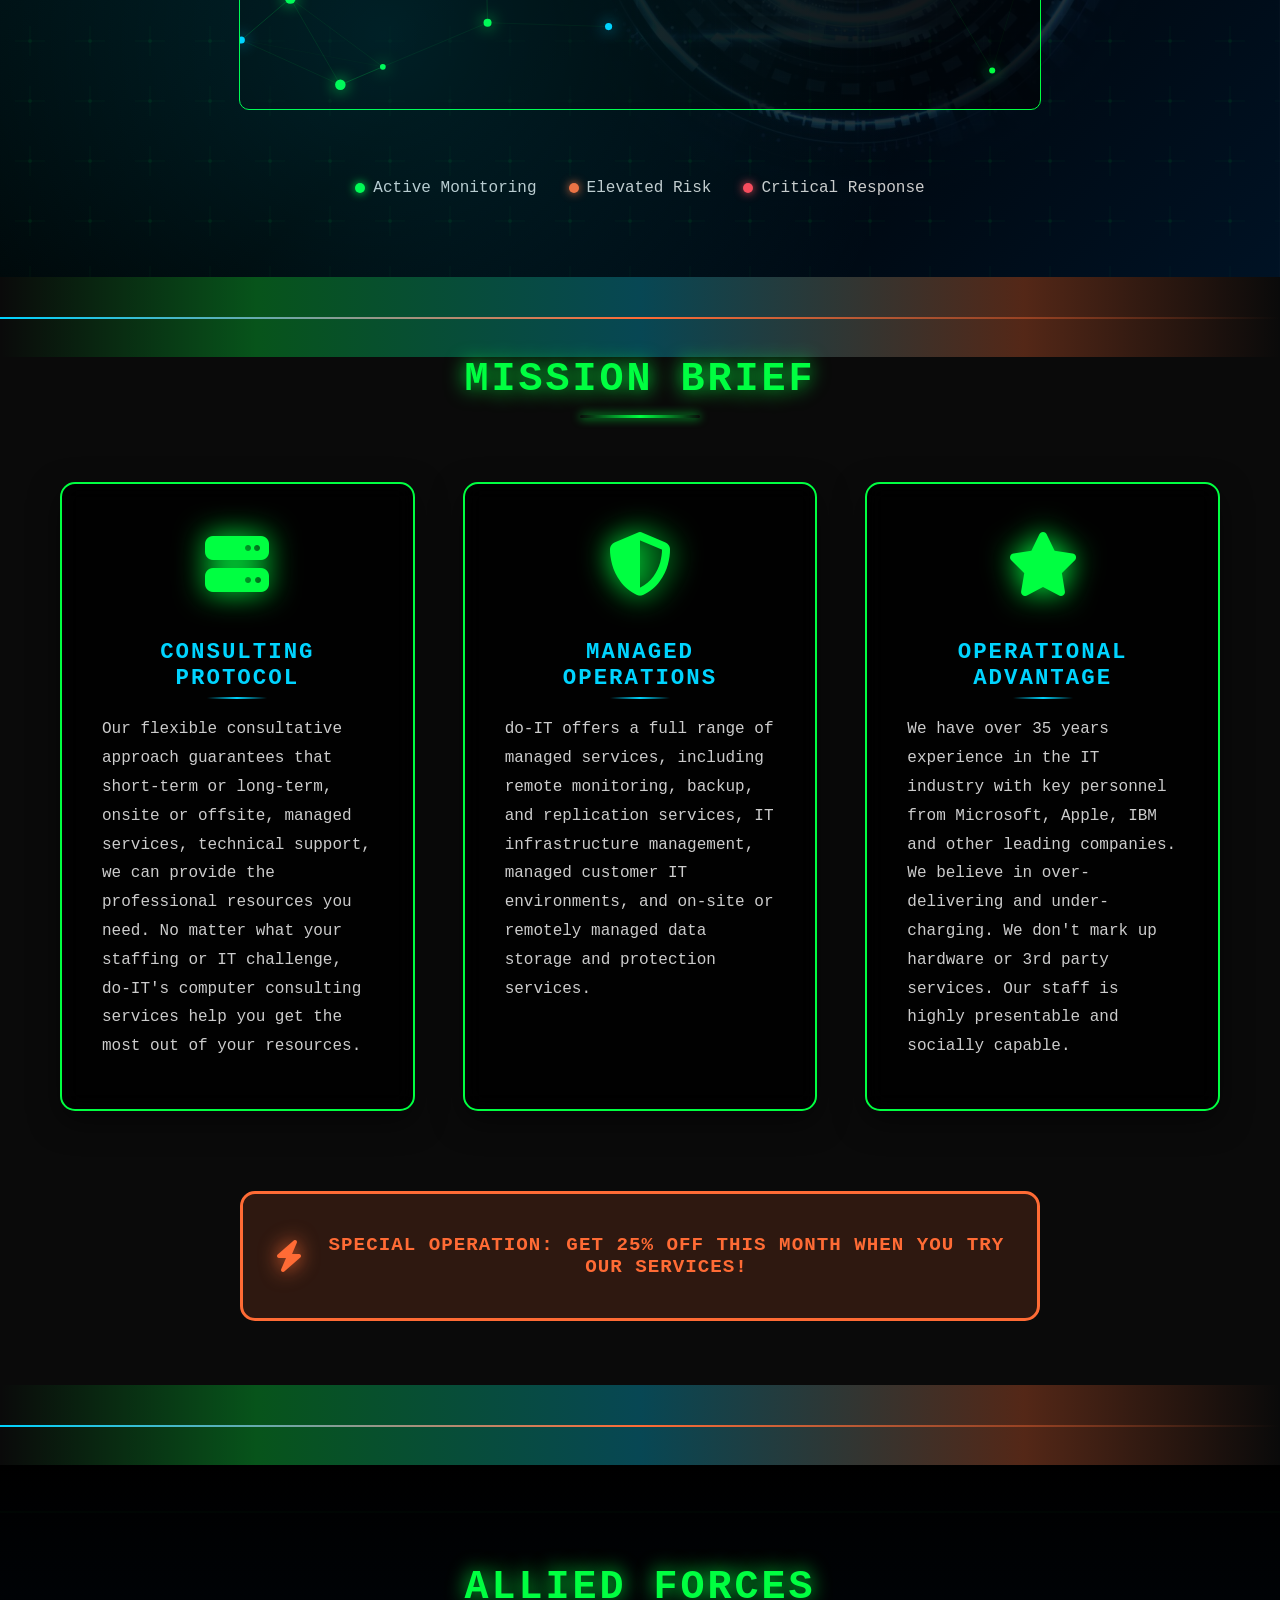
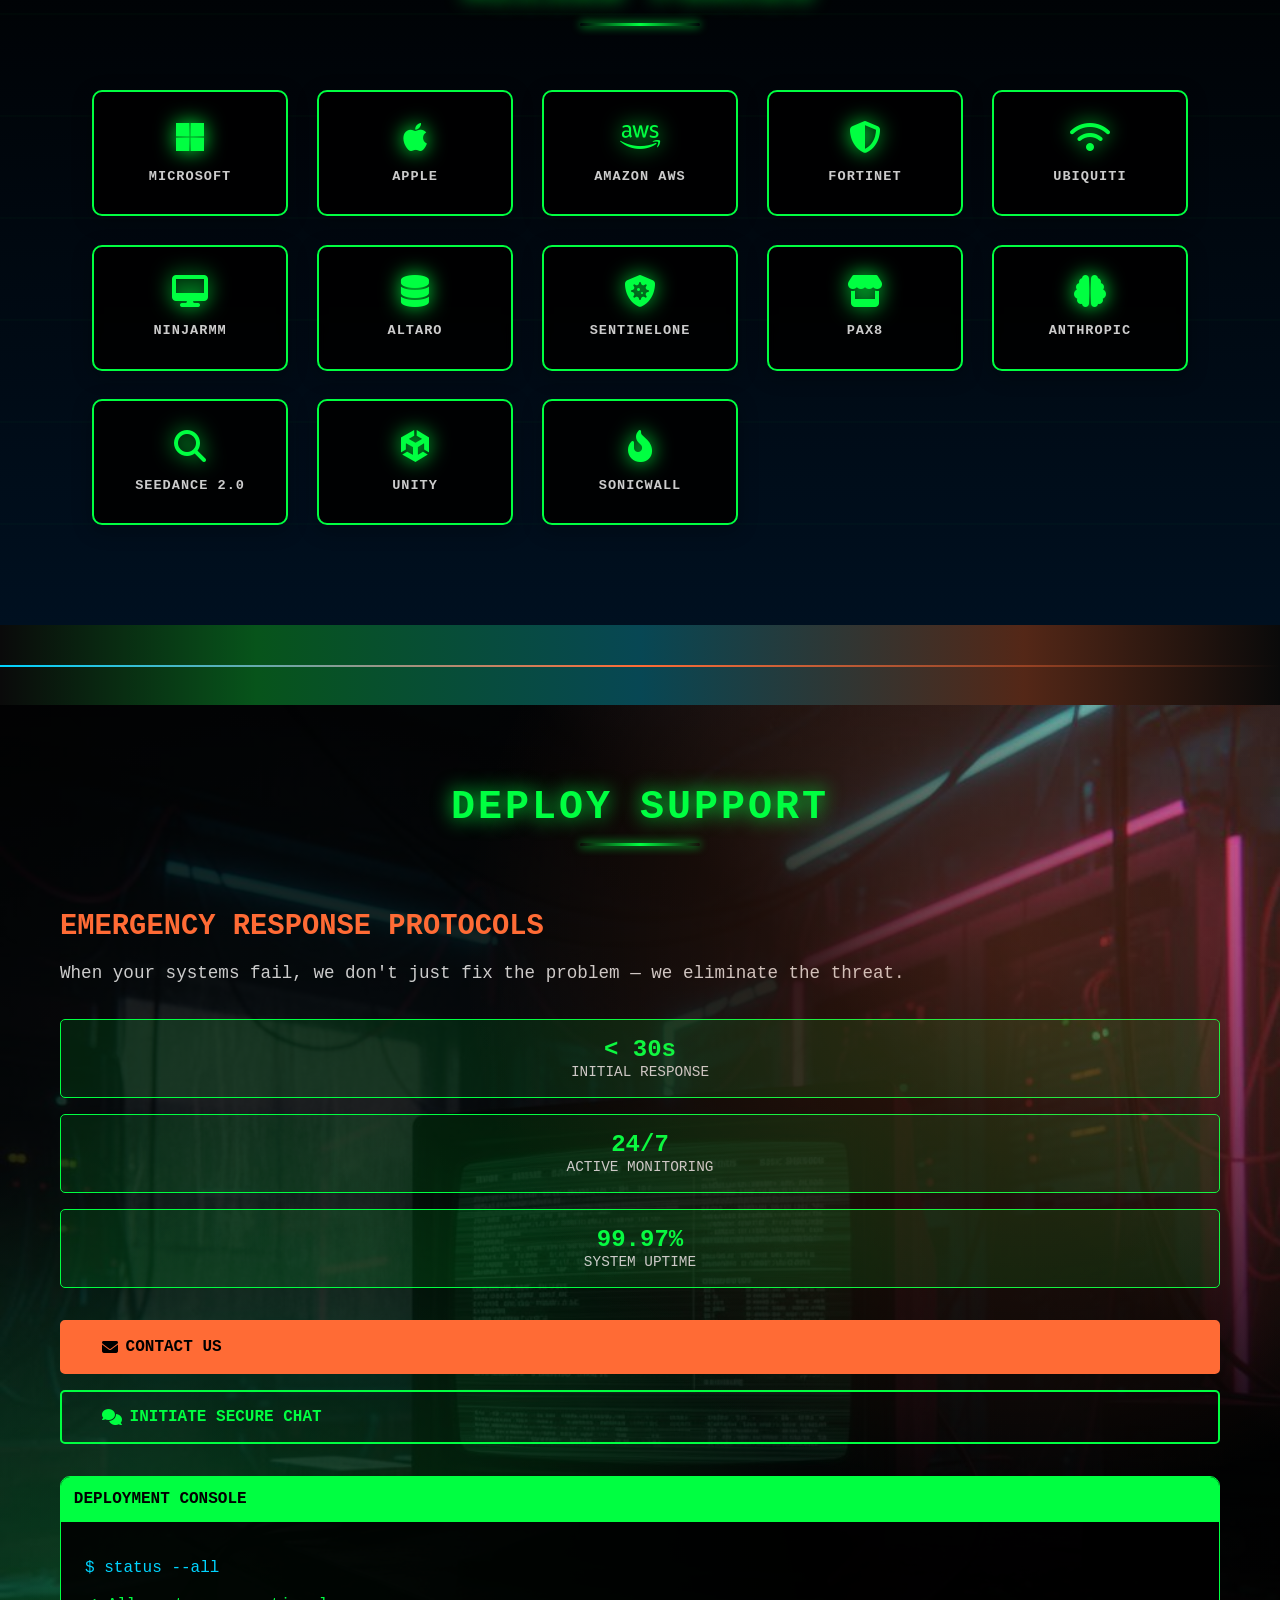
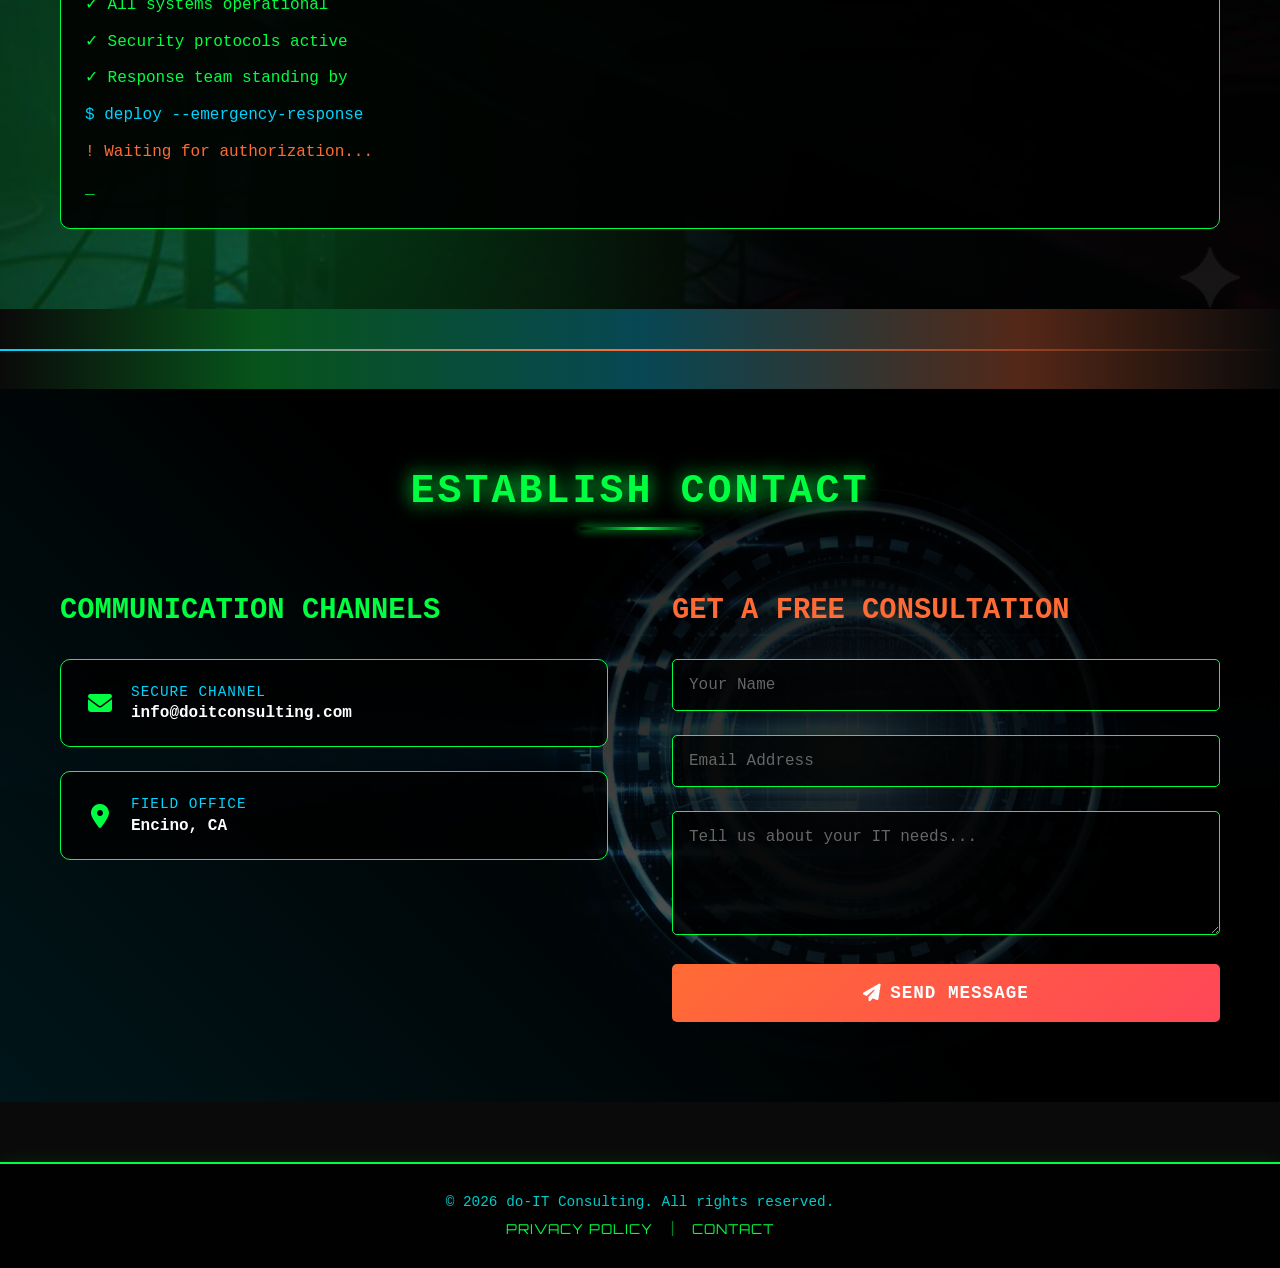
==== commit 4bcaf19a: "Make logo clickable as HOME button while preserving hover effects" ====
--- a/index.html
+++ b/index.html
@@ -26,10 +26,10 @@
     <!-- Command Bar Navigation -->
     <nav class="navbar">
         <div class="nav-container">
-            <div class="nav-logo">
+            <a href="index.html" class="nav-logo">
                 <img src="images/logo.png" alt="do-IT Consulting" class="logo-img">
                 <span class="logo-text">do-IT Consulting</span>
-            </div>
+            </a>
             <ul class="nav-menu">
                 <li><a href="#status" class="nav-link">STATUS</a></li>
                 <li><a href="#operations" class="nav-link">SERVICES</a></li>
--- a/css/vfx-style.css
+++ b/css/vfx-style.css
@@ -145,6 +145,8 @@
     display: flex;
     align-items: center;
     gap: 20px;
+    text-decoration: none;
+    cursor: pointer;
 }
 
 .logo-img {
@@ -156,7 +158,7 @@
     transition: filter 0.3s ease;
 }
 
-.logo-img:hover {
+.nav-logo:hover .logo-img {
     filter: drop-shadow(0 0 12px rgba(255, 255, 255, 0.8)) drop-shadow(0 0 24px rgba(255, 255, 255, 0.4));
 }
 
